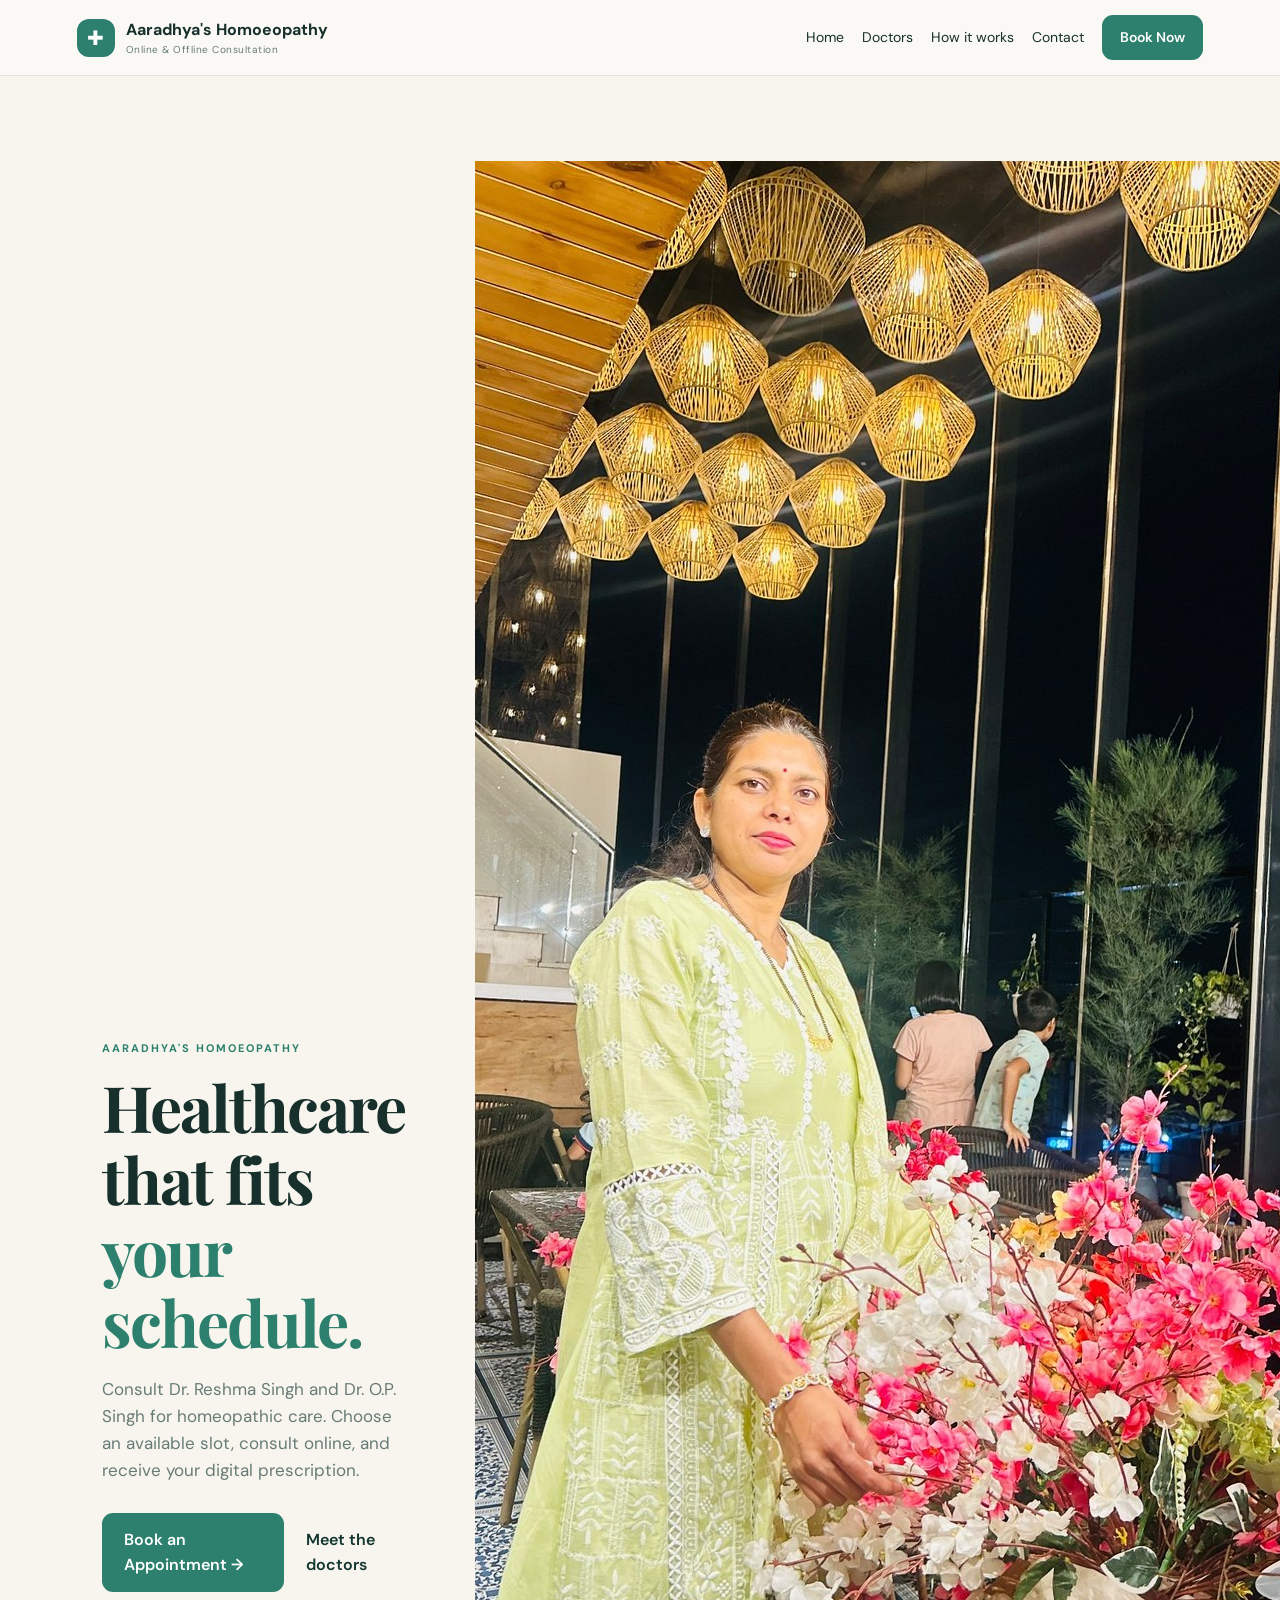
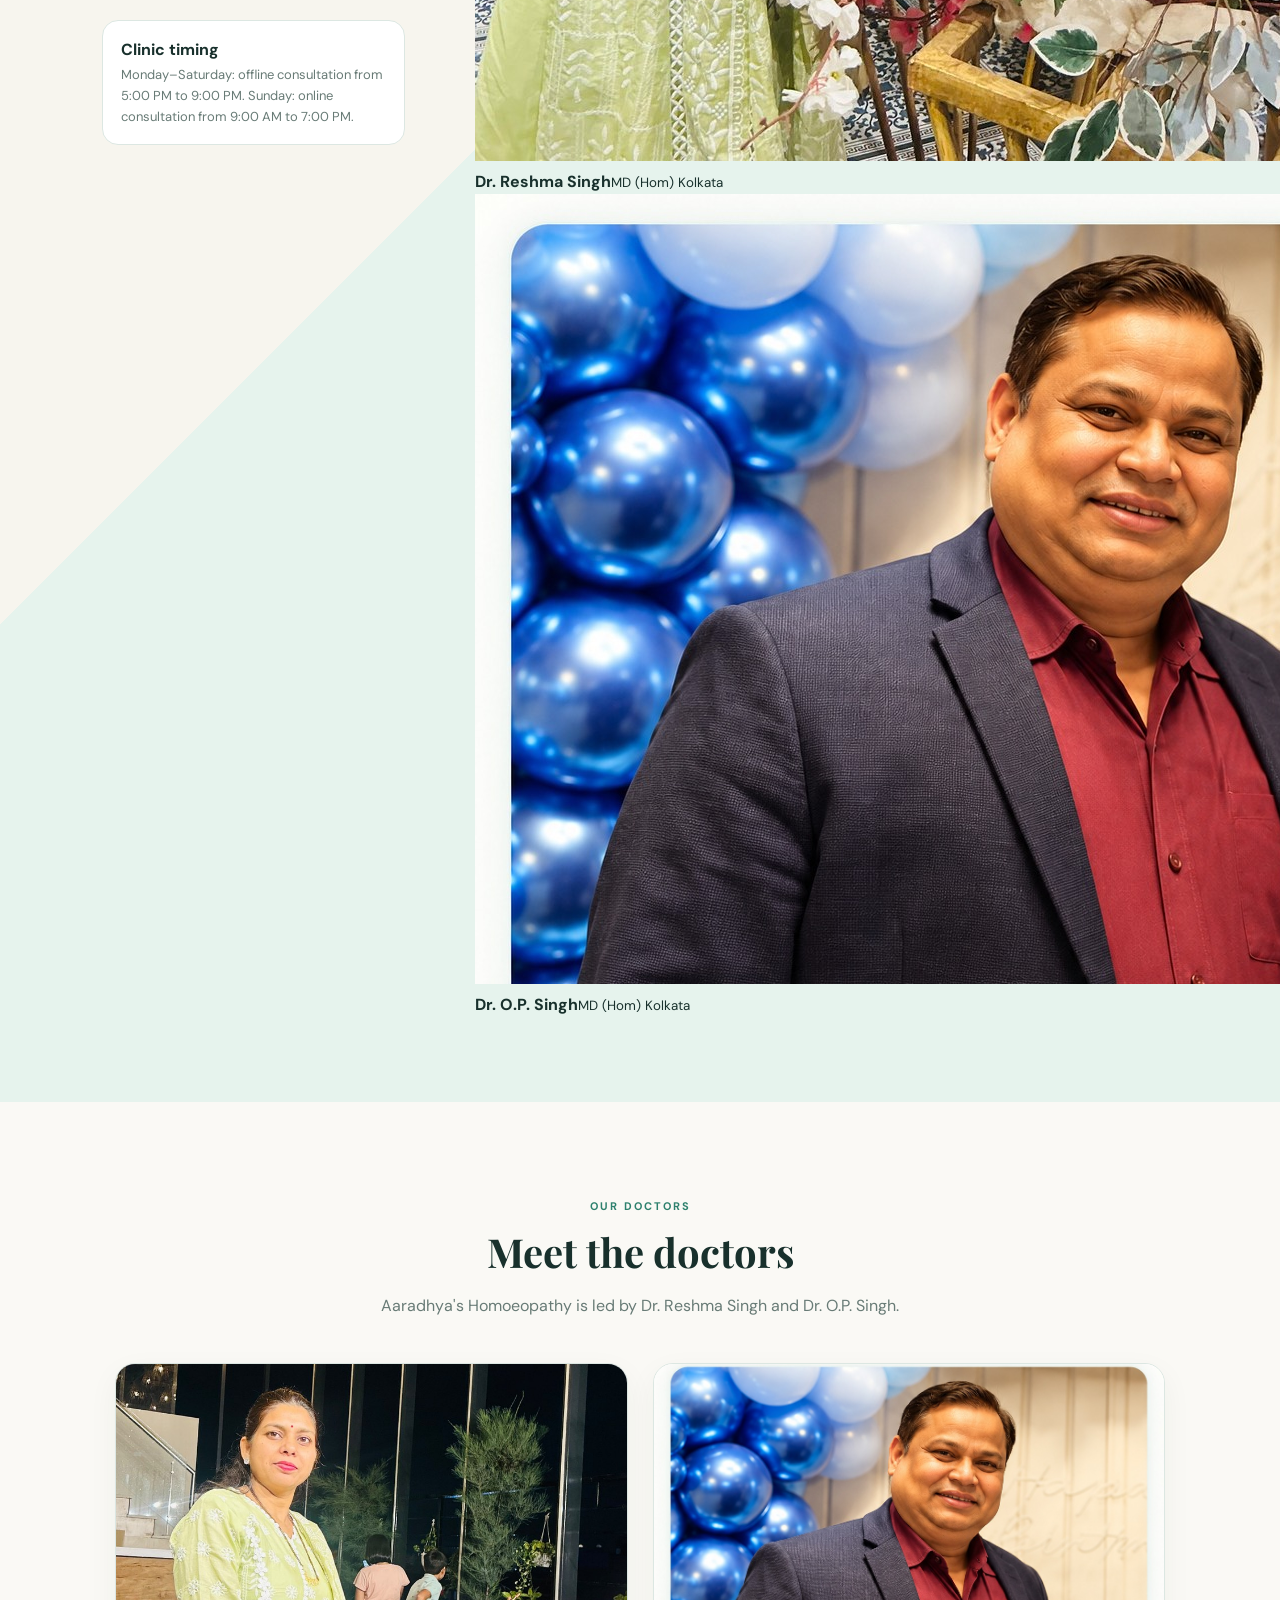
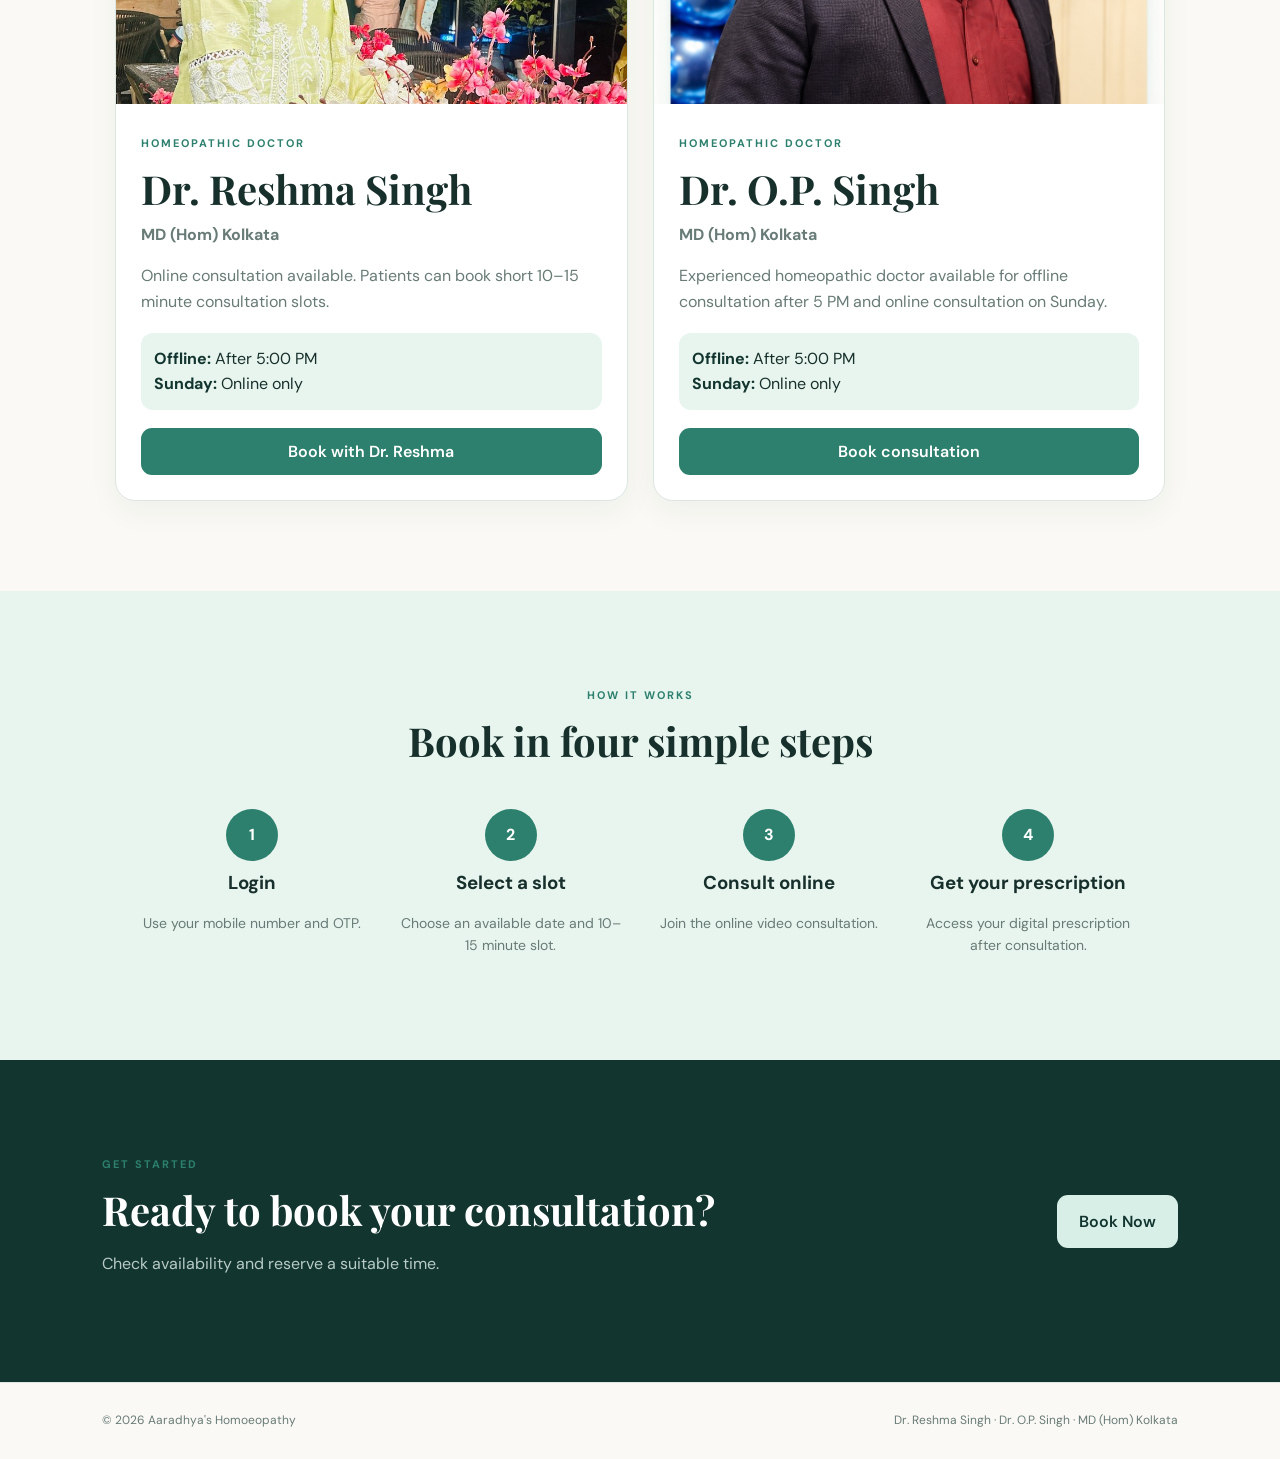
==== index.html @ a9f0364a "Show both doctor photos together on homepage" ====
<!doctype html><html lang="en"><head><meta charset="utf-8"><meta name="viewport" content="width=device-width,initial-scale=1"><title>Aaradhya's Homoeopathy | Dr. Reshma Singh & Dr. O.P. Singh</title><link rel="stylesheet" href="css/style.css"></head><body><header class="topbar"><a class="brand" href="#home"><span class="brand-mark">✚</span><div><strong>Aaradhya's Homoeopathy</strong><small>Online & Offline Consultation</small></div></a><nav><a href="#home">Home</a><a href="#doctors">Doctors</a><a href="#how">How it works</a><a href="#contact">Contact</a><a class="btn btn-primary" href="pages/booking.html">Book Now</a></nav></header><main><section id="home" class="hero"><div class="hero-copy"><span class="eyebrow">AARADHYA'S HOMOEOPATHY</span><h1>Healthcare that fits<br><span>your schedule.</span></h1><p>Consult Dr. Reshma Singh and Dr. O.P. Singh for homeopathic care. Choose an available slot, consult online, and receive your digital prescription.</p><div class="hero-actions"><a class="btn btn-primary btn-lg" href="pages/booking.html">Book an Appointment →</a><a class="text-link" href="#doctors">Meet the doctors</a></div><div class="schedule-banner"><b>Clinic timing</b><span>Monday–Saturday: offline consultation from 5:00 PM to 9:00 PM. Sunday: online consultation from 9:00 AM to 7:00 PM.</span></div></div><div class="doctor-duo"><div class="duo-card"><img src="images/Dr-Reshma-Singh.jpeg" alt="Dr. Reshma Singh" class="duo-photo"><div class="duo-info"><b>Dr. Reshma Singh</b><small>MD (Hom) Kolkata</small></div></div><div class="duo-card"><img src="images/Dr-O-P-Singh.jpg?v=2" alt="Dr. O.P. Singh" class="duo-photo"><div class="duo-info"><b>Dr. O.P. Singh</b><small>MD (Hom) Kolkata</small></div></div></div></div></section><section id="doctors" class="section"><div class="section-head"><span class="eyebrow">OUR DOCTORS</span><h2>Meet the doctors</h2><p>Aaradhya's Homoeopathy is led by Dr. Reshma Singh and Dr. O.P. Singh.</p></div><div class="doctor-grid"><article class="doctor-profile panel"><img src="images/Dr-Reshma-Singh.jpeg" alt="Dr. Reshma Singh" class="profile-photo"><div class="profile-body"><span class="eyebrow">HOMEOPATHIC DOCTOR</span><h2>Dr. Reshma Singh</h2><p class="credential">MD (Hom) Kolkata</p><p>Online consultation available. Patients can book short 10–15 minute consultation slots.</p><div class="profile-timing"><b>Offline:</b> <span>After 5:00 PM</span><br><b>Sunday:</b> <span>Online only</span></div><a class="btn btn-primary full" href="pages/booking.html">Book with Dr. Reshma</a></div></article><article class="doctor-profile panel"><img src="images/Dr-O-P-Singh.jpg?v=2" alt="Dr. O.P. Singh" class="profile-photo"><div class="profile-body"><span class="eyebrow">HOMEOPATHIC DOCTOR</span><h2>Dr. O.P. Singh</h2><p class="credential">MD (Hom) Kolkata</p><p>Experienced homeopathic doctor available for offline consultation after 5 PM and online consultation on Sunday.</p><div class="profile-timing"><b>Offline:</b> <span>After 5:00 PM</span><br><b>Sunday:</b> <span>Online only</span></div><a class="btn btn-primary full" href="pages/booking.html">Book consultation</a></div></article></div></section><section id="how" class="section soft"><div class="section-head"><span class="eyebrow">HOW IT WORKS</span><h2>Book in four simple steps</h2></div><div class="steps"><div><i>1</i><h3>Login</h3><p>Use your mobile number and OTP.</p></div><div><i>2</i><h3>Select a slot</h3><p>Choose an available date and 10–15 minute slot.</p></div><div><i>3</i><h3>Consult online</h3><p>Join the online video consultation.</p></div><div><i>4</i><h3>Get your prescription</h3><p>Access your digital prescription after consultation.</p></div></div></section><section id="contact" class="section contact"><div><span class="eyebrow">GET STARTED</span><h2>Ready to book your consultation?</h2><p>Check availability and reserve a suitable time.</p></div><a class="btn btn-lg" href="pages/booking.html">Book Now</a></section></main><footer><div>© 2026 Aaradhya's Homoeopathy</div><div>Dr. Reshma Singh · Dr. O.P. Singh · MD (Hom) Kolkata</div></footer><script src="js/app.js"></script></body></html>
---- css/style.css ----
@import url('https://fonts.googleapis.com/css2?family=DM+Sans:wght@400;500;600;700&family=Playfair+Display:wght@600;700&display=swap');
:root{--navy:#12352f;--green:#2d806d;--mint:#e8f5ef;--cream:#faf9f5;--text:#18302c;--muted:#687b76;--line:#dce7e2;--shadow:0 18px 50px rgba(18,53,47,.10)}*{box-sizing:border-box}html{scroll-behavior:smooth}body{margin:0;font-family:'DM Sans',sans-serif;color:var(--text);background:var(--cream);line-height:1.6}a{text-decoration:none;color:inherit}.topbar{min-height:76px;padding:0 6%;display:flex;align-items:center;justify-content:space-between;background:#faf9f5ee;border-bottom:1px solid var(--line);position:sticky;top:0;z-index:20}.brand{display:flex;gap:11px;align-items:center}.brand-mark{width:38px;height:38px;border-radius:12px;background:var(--green);color:#fff;display:grid;place-items:center;font-size:20px}.brand small{display:block;color:var(--muted);font-size:10px;letter-spacing:.5px}.topbar nav{display:flex;align-items:center;gap:18px;font-size:14px}.btn{display:inline-flex;justify-content:center;align-items:center;border-radius:11px;padding:11px 18px;font-weight:600;border:0;cursor:pointer;font-family:inherit}.btn-primary{background:var(--green);color:#fff}.btn-dark{background:var(--navy);color:#fff}.btn-outline{border:1px solid var(--line);background:#fff}.btn-lg{padding:14px 22px}.full{width:100%}.hero{min-height:650px;padding:85px 8%;display:grid;grid-template-columns:1.25fr .75fr;gap:70px;align-items:center;background:linear-gradient(135deg,#f7f5ee 55%,#e6f3ed 55%)}.eyebrow{font-size:11px;letter-spacing:2px;font-weight:700;color:var(--green)}h1,h2{font-family:'Playfair Display',serif;line-height:1.12;margin:12px 0 18px}h1{font-size:64px;letter-spacing:-2px}h1 span{color:var(--green)}h2{font-size:40px}h3{margin:7px 0 6px}.hero-copy>p{font-size:17px;max-width:650px;color:var(--muted)}.hero-actions{display:flex;gap:22px;align-items:center;margin:28px 0}.text-link{font-weight:600;color:var(--navy)}.trust-row{display:flex;gap:20px;color:var(--muted);font-size:13px}.doctor-card{background:#fff;padding:32px;border-radius:28px;box-shadow:var(--shadow);max-width:380px;margin:auto;width:100%;text-align:center}.doctor-photo{height:210px;border-radius:22px;background:linear-gradient(135deg,#b9d8ca,#6ea994);display:grid;place-items:center;color:#fff;font:700 72px 'Playfair Display';margin-bottom:20px}.status-dot{color:#27805f;font-size:13px;font-weight:600}.doctor-card h2{font-size:30px;margin:8px 0}.doctor-card p{color:var(--muted);margin:0 0 12px}.rating{font-size:14px;color:#d49c31;margin-bottom:22px}.rating span{color:var(--muted);margin-left:5px}.section{padding:90px 8%}.section-head{text-align:center;max-width:700px;margin:0 auto 45px}.section-head p{color:var(--muted)}.cards{display:grid;gap:18px}.four{grid-template-columns:repeat(4,1fr)}.info-card{background:#fff;border:1px solid var(--line);border-radius:20px;padding:25px}.info-card>b{color:var(--green);font-size:12px}.info-card p,.steps p{color:var(--muted);font-size:14px}.soft{background:var(--mint)}.steps{display:grid;grid-template-columns:repeat(4,1fr);gap:35px;text-align:center;max-width:1000px;margin:auto}.steps i{width:52px;height:52px;border-radius:50%;background:var(--green);color:#fff;display:grid;place-items:center;font-style:normal;font-weight:700;margin:auto}.contact{background:var(--navy);color:#fff;display:flex;align-items:center;justify-content:space-between}.contact p{color:#b9cbc6}.contact .btn{background:#d7efe6;color:var(--navy)}footer{padding:28px 8%;display:flex;justify-content:space-between;color:var(--muted);font-size:12px;border-top:1px solid var(--line)}.page{max-width:1180px;margin:auto;padding:45px 6%}.page-title{margin-bottom:30px}.page-title h1{font-size:44px}.panel{background:#fff;border:1px solid var(--line);border-radius:20px;padding:25px;box-shadow:0 10px 30px rgba(18,53,47,.05)}.grid-2{display:grid;grid-template-columns:1fr 1fr;gap:22px}.form-group{margin-bottom:18px}.form-group label{display:block;font-size:13px;font-weight:600;margin-bottom:7px}.form-group input,.form-group select,.form-group textarea{width:100%;padding:13px;border:1px solid var(--line);border-radius:10px;font:inherit;background:#fff}.slot-grid{display:grid;grid-template-columns:repeat(4,1fr);gap:10px;margin:15px 0}.slot{padding:12px;border:1px solid var(--line);border-radius:10px;background:#fff;cursor:pointer;text-align:center}.slot:hover,.slot.selected{background:var(--mint);border-color:var(--green);color:var(--green);font-weight:700}.slot.booked{background:#f3f3f3;color:#aaa;cursor:not-allowed;text-decoration:line-through}.date-row{display:flex;gap:10px;overflow:auto;margin-bottom:20px}.date-btn{min-width:90px;padding:12px;border:1px solid var(--line);background:#fff;border-radius:12px;cursor:pointer;text-align:center}.date-btn.active{background:var(--navy);color:#fff}.date-btn small,.date-btn b{display:block}.badge{display:inline-block;padding:5px 9px;border-radius:20px;font-size:11px;font-weight:700}.badge.green{background:#e1f3e9;color:#267153}.badge.yellow{background:#fff3d8;color:#9a711f}.badge.gray{background:#eee;color:#666}.dashboard-grid{display:grid;grid-template-columns:repeat(4,1fr);gap:15px;margin-bottom:25px}.stat{background:#fff;border:1px solid var(--line);border-radius:18px;padding:20px}.stat small{color:var(--muted)}.stat strong{display:block;font-size:28px;margin-top:6px}.table{width:100%;border-collapse:collapse}.table th,.table td{text-align:left;padding:14px;border-bottom:1px solid var(--line);font-size:13px}.table th{color:var(--muted);font-size:11px;text-transform:uppercase;letter-spacing:.6px}.login-wrap{min-height:calc(100vh - 76px);display:grid;place-items:center;padding:30px}.login-card{width:min(440px,100%);background:#fff;border:1px solid var(--line);padding:35px;border-radius:24px;box-shadow:var(--shadow)}.login-card h1{font-size:38px}.center{text-align:center}.notice{padding:14px;border-radius:12px;background:var(--mint);font-size:13px;margin:15px 0}.rx{border-left:4px solid var(--green);background:#f8fbf9;padding:18px;border-radius:12px;margin:12px 0}.medicine-row{display:flex;justify-content:space-between;gap:15px;padding:12px 0;border-bottom:1px solid var(--line)}.meet{background:#172522;color:#fff;border-radius:20px;padding:45px;text-align:center}.lang-toggle{display:flex;gap:6px;align-items:center}.lang-btn{padding:7px 10px;border:1px solid var(--line);background:#fff;border-radius:9px;cursor:pointer;font:600 12px 'DM Sans',sans-serif}.lang-btn.active{background:var(--navy);color:#fff}@media(max-width:850px){.topbar{padding:15px 5%;gap:12px}.topbar nav>a:not(.btn){display:none}.hero{grid-template-columns:1fr;padding:55px 6%;background:#f7f5ee}.hero h1{font-size:48px}.four,.steps,.dashboard-grid{grid-template-columns:1fr 1fr}.grid-2{grid-template-columns:1fr}.contact{display:block}.contact .btn{margin-top:15px}footer{display:block}.slot-grid{grid-template-columns:repeat(2,1fr)}}@media(max-width:500px){.four,.steps,.dashboard-grid{grid-template-columns:1fr}.hero-actions,.trust-row{flex-direction:column;align-items:flex-start}.section{padding:65px 6%}.topbar nav{gap:8px}}.schedule-banner{margin-top:25px;background:#fff;border:1px solid var(--line);border-radius:16px;padding:16px 18px;display:grid;gap:3px;max-width:650px}.schedule-banner span{color:var(--muted);font-size:13px}.doctor-hero{width:100%;max-width:440px;margin:auto}.hero-photo{width:100%;height:470px;object-fit:cover;border-radius:28px;box-shadow:var(--shadow);display:block}.doctor-card-mini{margin:-45px 18px 0;background:#fff;border-radius:16px;padding:15px 18px;position:relative;z-index:2;display:flex;justify-content:space-between;align-items:center;box-shadow:var(--shadow)}.doctor-card-mini small{display:block;color:var(--muted);font-size:11px;margin-top:2px}.doctor-card-mini .status-dot{font-size:12px}.doctor-grid{display:grid;grid-template-columns:1fr 1fr;gap:25px;max-width:1050px;margin:auto}.doctor-profile{padding:0;overflow:hidden}.profile-photo{width:100%;height:340px;display:block;object-fit:cover}.profile-body{padding:25px}.credential{color:var(--green);font-weight:700;margin-top:-8px}.profile-body p{color:var(--muted)}.profile-timing{background:var(--mint);padding:13px;border-radius:12px;margin:18px 0}.profile-timing b{color:var(--navy)}@media(max-width:850px){.doctor-grid{grid-template-columns:1fr}.hero-photo{height:400px}}.doctor-hero{position:relative}.hero-slide{position:absolute;inset:0;opacity:0;visibility:hidden;transition:opacity .8s ease,visibility .8s ease}.hero-slide.active{position:relative;opacity:1;visibility:visible}.hero-slide .hero-photo{transition:transform .8s ease,filter .8s ease;filter:contrast(1.04) saturate(1.03)}.hero-slide.active .hero-photo{transform:scale(1.01)}.op-photo{object-position:center 34%}.carousel-dots{position:absolute;left:50%;bottom:68px;transform:translateX(-50%);display:flex;gap:7px;z-index:5}.carousel-dot{width:9px;height:9px;border:0;border-radius:50%;padding:0;background:#fff;opacity:.55;box-shadow:0 1px 4px rgba(0,0,0,.25);cursor:pointer}.carousel-dot.active{opacity:1;transform:scale(1.15)}@media(max-width:850px){.carousel-dots{bottom:62px}}
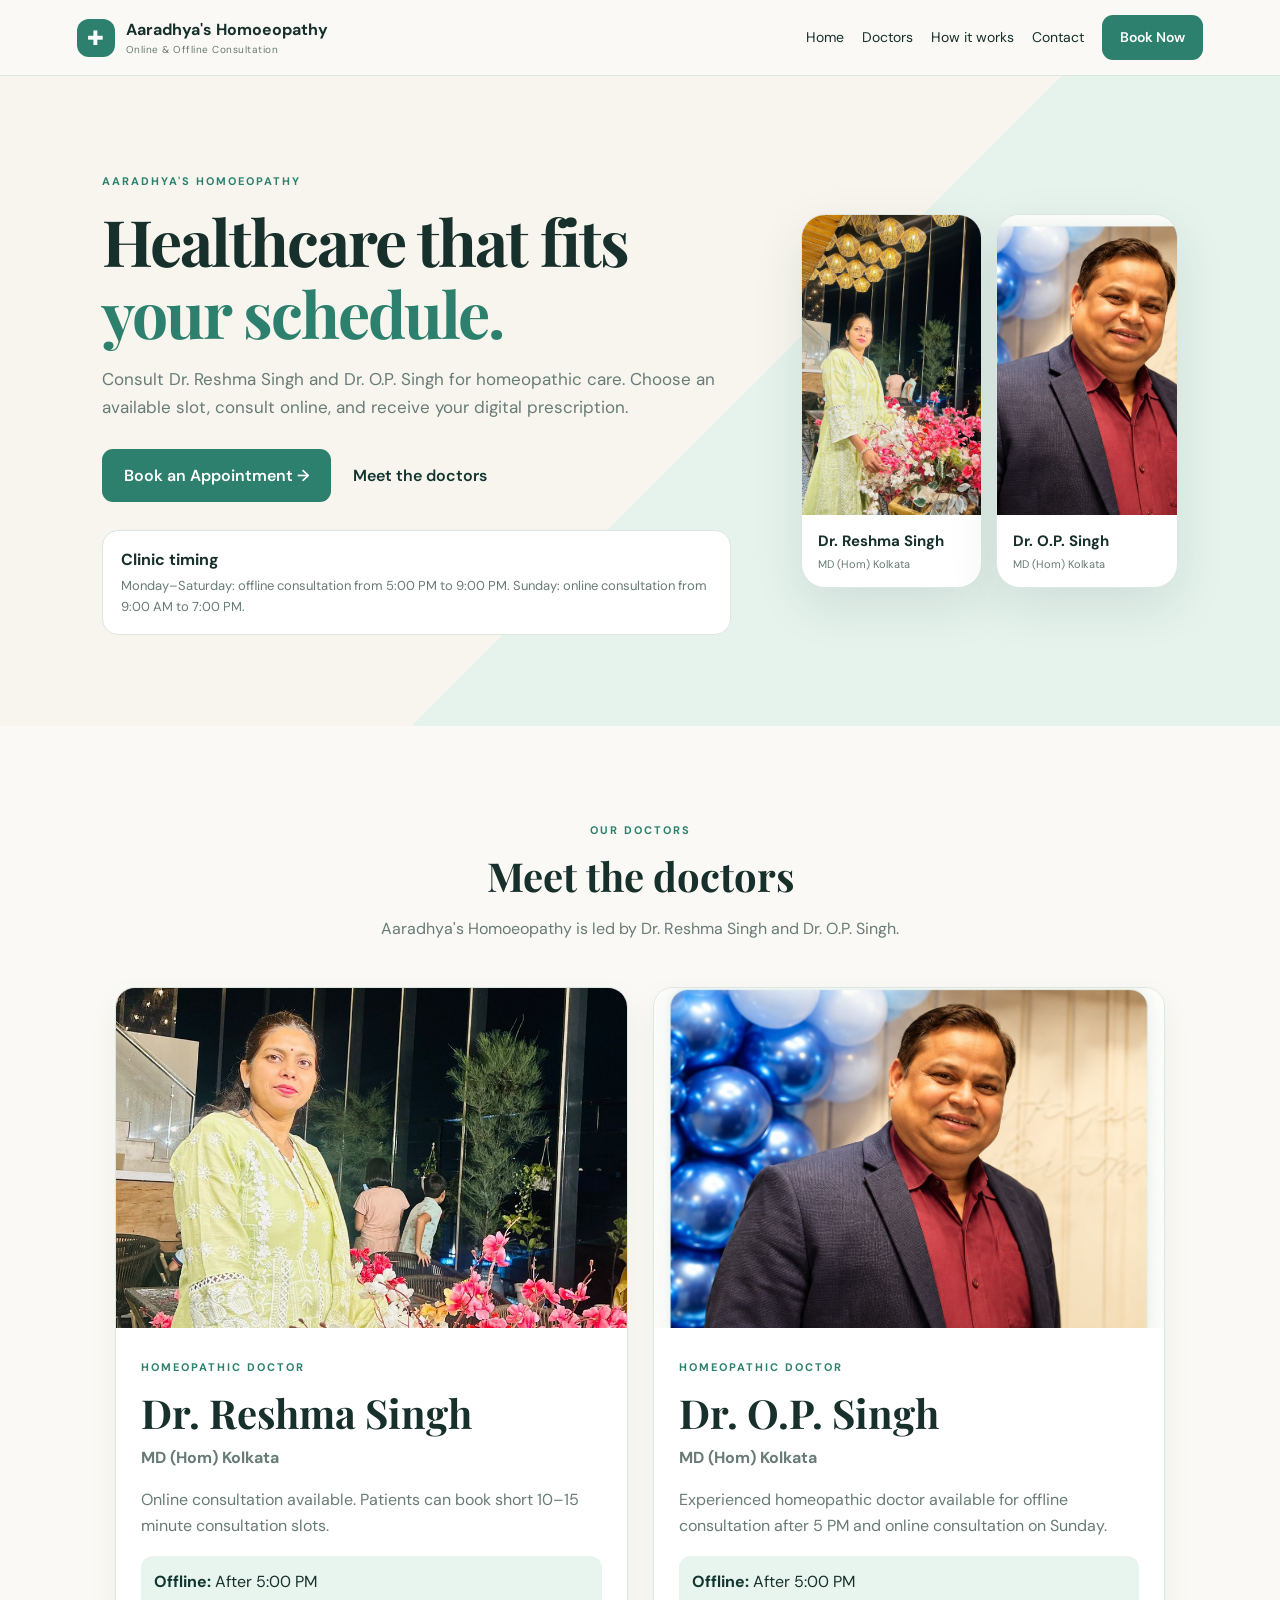
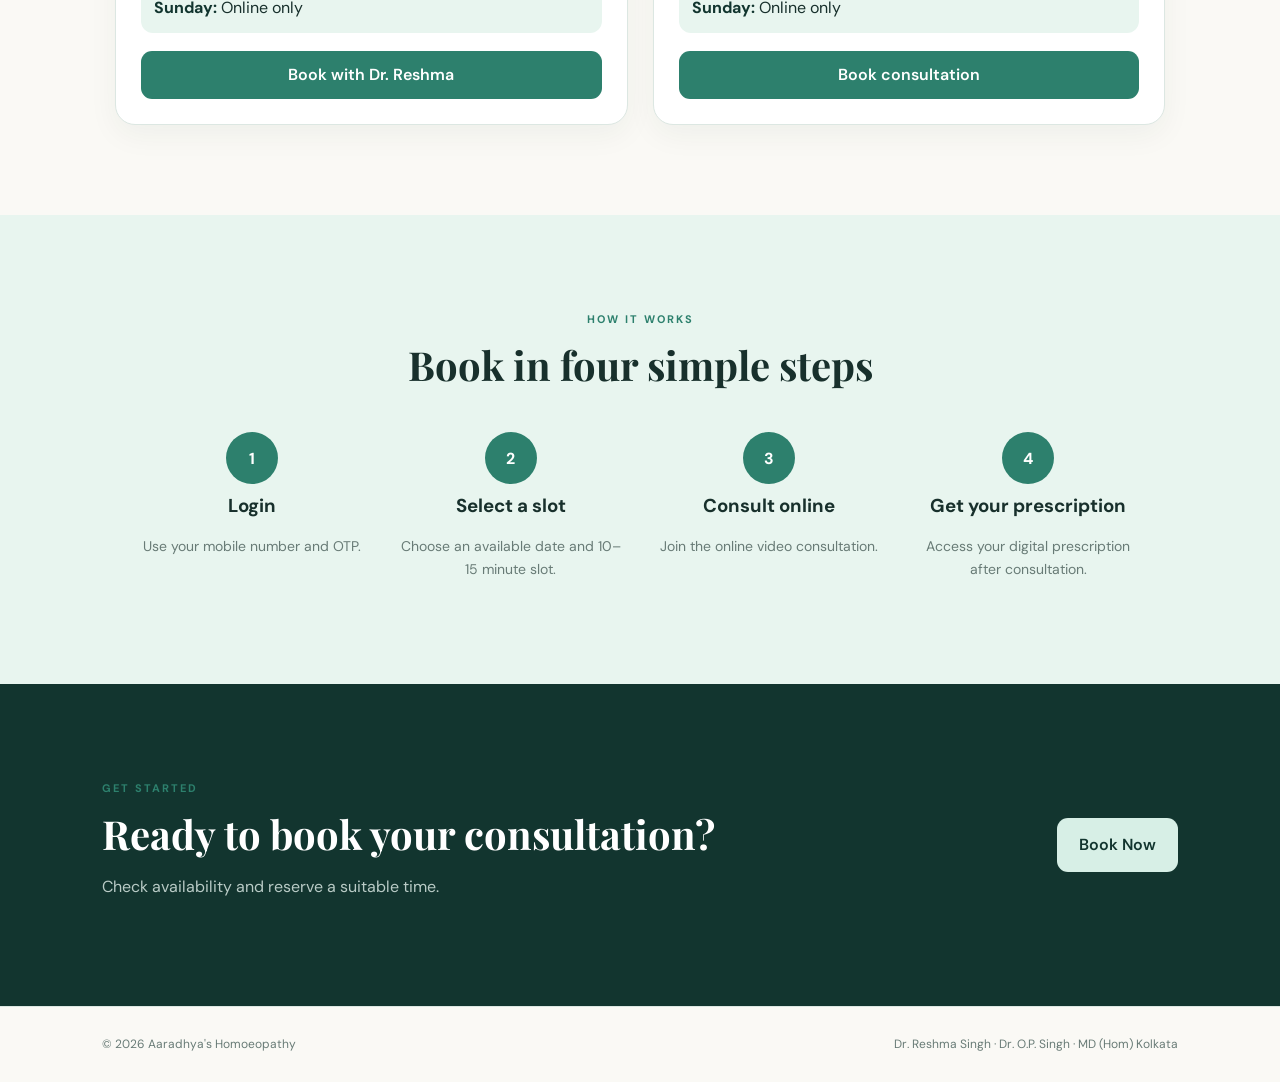
==== commit 9f729302: "Fix homepage doctor photo layout markup" ====
--- a/index.html
+++ b/index.html
@@ -1 +1 @@
-<!doctype html><html lang="en"><head><meta charset="utf-8"><meta name="viewport" content="width=device-width,initial-scale=1"><title>Aaradhya's Homoeopathy | Dr. Reshma Singh & Dr. O.P. Singh</title><link rel="stylesheet" href="css/style.css"></head><body><header class="topbar"><a class="brand" href="#home"><span class="brand-mark">✚</span><div><strong>Aaradhya's Homoeopathy</strong><small>Online & Offline Consultation</small></div></a><nav><a href="#home">Home</a><a href="#doctors">Doctors</a><a href="#how">How it works</a><a href="#contact">Contact</a><a class="btn btn-primary" href="pages/booking.html">Book Now</a></nav></header><main><section id="home" class="hero"><div class="hero-copy"><span class="eyebrow">AARADHYA'S HOMOEOPATHY</span><h1>Healthcare that fits<br><span>your schedule.</span></h1><p>Consult Dr. Reshma Singh and Dr. O.P. Singh for homeopathic care. Choose an available slot, consult online, and receive your digital prescription.</p><div class="hero-actions"><a class="btn btn-primary btn-lg" href="pages/booking.html">Book an Appointment →</a><a class="text-link" href="#doctors">Meet the doctors</a></div><div class="schedule-banner"><b>Clinic timing</b><span>Monday–Saturday: offline consultation from 5:00 PM to 9:00 PM. Sunday: online consultation from 9:00 AM to 7:00 PM.</span></div></div><div class="doctor-duo"><div class="duo-card"><img src="images/Dr-Reshma-Singh.jpeg" alt="Dr. Reshma Singh" class="duo-photo"><div class="duo-info"><b>Dr. Reshma Singh</b><small>MD (Hom) Kolkata</small></div></div><div class="duo-card"><img src="images/Dr-O-P-Singh.jpg?v=2" alt="Dr. O.P. Singh" class="duo-photo"><div class="duo-info"><b>Dr. O.P. Singh</b><small>MD (Hom) Kolkata</small></div></div></div></div></section><section id="doctors" class="section"><div class="section-head"><span class="eyebrow">OUR DOCTORS</span><h2>Meet the doctors</h2><p>Aaradhya's Homoeopathy is led by Dr. Reshma Singh and Dr. O.P. Singh.</p></div><div class="doctor-grid"><article class="doctor-profile panel"><img src="images/Dr-Reshma-Singh.jpeg" alt="Dr. Reshma Singh" class="profile-photo"><div class="profile-body"><span class="eyebrow">HOMEOPATHIC DOCTOR</span><h2>Dr. Reshma Singh</h2><p class="credential">MD (Hom) Kolkata</p><p>Online consultation available. Patients can book short 10–15 minute consultation slots.</p><div class="profile-timing"><b>Offline:</b> <span>After 5:00 PM</span><br><b>Sunday:</b> <span>Online only</span></div><a class="btn btn-primary full" href="pages/booking.html">Book with Dr. Reshma</a></div></article><article class="doctor-profile panel"><img src="images/Dr-O-P-Singh.jpg?v=2" alt="Dr. O.P. Singh" class="profile-photo"><div class="profile-body"><span class="eyebrow">HOMEOPATHIC DOCTOR</span><h2>Dr. O.P. Singh</h2><p class="credential">MD (Hom) Kolkata</p><p>Experienced homeopathic doctor available for offline consultation after 5 PM and online consultation on Sunday.</p><div class="profile-timing"><b>Offline:</b> <span>After 5:00 PM</span><br><b>Sunday:</b> <span>Online only</span></div><a class="btn btn-primary full" href="pages/booking.html">Book consultation</a></div></article></div></section><section id="how" class="section soft"><div class="section-head"><span class="eyebrow">HOW IT WORKS</span><h2>Book in four simple steps</h2></div><div class="steps"><div><i>1</i><h3>Login</h3><p>Use your mobile number and OTP.</p></div><div><i>2</i><h3>Select a slot</h3><p>Choose an available date and 10–15 minute slot.</p></div><div><i>3</i><h3>Consult online</h3><p>Join the online video consultation.</p></div><div><i>4</i><h3>Get your prescription</h3><p>Access your digital prescription after consultation.</p></div></div></section><section id="contact" class="section contact"><div><span class="eyebrow">GET STARTED</span><h2>Ready to book your consultation?</h2><p>Check availability and reserve a suitable time.</p></div><a class="btn btn-lg" href="pages/booking.html">Book Now</a></section></main><footer><div>© 2026 Aaradhya's Homoeopathy</div><div>Dr. Reshma Singh · Dr. O.P. Singh · MD (Hom) Kolkata</div></footer><script src="js/app.js"></script></body></html>+<!doctype html><html lang="en"><head><meta charset="utf-8"><meta name="viewport" content="width=device-width,initial-scale=1"><title>Aaradhya's Homoeopathy | Dr. Reshma Singh & Dr. O.P. Singh</title><link rel="stylesheet" href="css/style.css"></head><body><header class="topbar"><a class="brand" href="#home"><span class="brand-mark">✚</span><div><strong>Aaradhya's Homoeopathy</strong><small>Online & Offline Consultation</small></div></a><nav><a href="#home">Home</a><a href="#doctors">Doctors</a><a href="#how">How it works</a><a href="#contact">Contact</a><a class="btn btn-primary" href="pages/booking.html">Book Now</a></nav></header><main><section id="home" class="hero"><div class="hero-copy"><span class="eyebrow">AARADHYA'S HOMOEOPATHY</span><h1>Healthcare that fits<br><span>your schedule.</span></h1><p>Consult Dr. Reshma Singh and Dr. O.P. Singh for homeopathic care. Choose an available slot, consult online, and receive your digital prescription.</p><div class="hero-actions"><a class="btn btn-primary btn-lg" href="pages/booking.html">Book an Appointment →</a><a class="text-link" href="#doctors">Meet the doctors</a></div><div class="schedule-banner"><b>Clinic timing</b><span>Monday–Saturday: offline consultation from 5:00 PM to 9:00 PM. Sunday: online consultation from 9:00 AM to 7:00 PM.</span></div></div><div class="doctor-duo"><div class="duo-card"><img src="images/Dr-Reshma-Singh.jpeg" alt="Dr. Reshma Singh" class="duo-photo"><div class="duo-info"><b>Dr. Reshma Singh</b><small>MD (Hom) Kolkata</small></div></div><div class="duo-card"><img src="images/Dr-O-P-Singh.jpg?v=2" alt="Dr. O.P. Singh" class="duo-photo"><div class="duo-info"><b>Dr. O.P. Singh</b><small>MD (Hom) Kolkata</small></div></div></div></section><section id="doctors" class="section"><div class="section-head"><span class="eyebrow">OUR DOCTORS</span><h2>Meet the doctors</h2><p>Aaradhya's Homoeopathy is led by Dr. Reshma Singh and Dr. O.P. Singh.</p></div><div class="doctor-grid"><article class="doctor-profile panel"><img src="images/Dr-Reshma-Singh.jpeg" alt="Dr. Reshma Singh" class="profile-photo"><div class="profile-body"><span class="eyebrow">HOMEOPATHIC DOCTOR</span><h2>Dr. Reshma Singh</h2><p class="credential">MD (Hom) Kolkata</p><p>Online consultation available. Patients can book short 10–15 minute consultation slots.</p><div class="profile-timing"><b>Offline:</b> <span>After 5:00 PM</span><br><b>Sunday:</b> <span>Online only</span></div><a class="btn btn-primary full" href="pages/booking.html">Book with Dr. Reshma</a></div></article><article class="doctor-profile panel"><img src="images/Dr-O-P-Singh.jpg?v=2" alt="Dr. O.P. Singh" class="profile-photo"><div class="profile-body"><span class="eyebrow">HOMEOPATHIC DOCTOR</span><h2>Dr. O.P. Singh</h2><p class="credential">MD (Hom) Kolkata</p><p>Experienced homeopathic doctor available for offline consultation after 5 PM and online consultation on Sunday.</p><div class="profile-timing"><b>Offline:</b> <span>After 5:00 PM</span><br><b>Sunday:</b> <span>Online only</span></div><a class="btn btn-primary full" href="pages/booking.html">Book consultation</a></div></article></div></section><section id="how" class="section soft"><div class="section-head"><span class="eyebrow">HOW IT WORKS</span><h2>Book in four simple steps</h2></div><div class="steps"><div><i>1</i><h3>Login</h3><p>Use your mobile number and OTP.</p></div><div><i>2</i><h3>Select a slot</h3><p>Choose an available date and 10–15 minute slot.</p></div><div><i>3</i><h3>Consult online</h3><p>Join the online video consultation.</p></div><div><i>4</i><h3>Get your prescription</h3><p>Access your digital prescription after consultation.</p></div></div></section><section id="contact" class="section contact"><div><span class="eyebrow">GET STARTED</span><h2>Ready to book your consultation?</h2><p>Check availability and reserve a suitable time.</p></div><a class="btn btn-lg" href="pages/booking.html">Book Now</a></section></main><footer><div>© 2026 Aaradhya's Homoeopathy</div><div>Dr. Reshma Singh · Dr. O.P. Singh · MD (Hom) Kolkata</div></footer><script src="js/app.js"></script></body></html>
--- a/css/style.css
+++ b/css/style.css
@@ -1,2 +1,2 @@
 @import url('https://fonts.googleapis.com/css2?family=DM+Sans:wght@400;500;600;700&family=Playfair+Display:wght@600;700&display=swap');
-:root{--navy:#12352f;--green:#2d806d;--mint:#e8f5ef;--cream:#faf9f5;--text:#18302c;--muted:#687b76;--line:#dce7e2;--shadow:0 18px 50px rgba(18,53,47,.10)}*{box-sizing:border-box}html{scroll-behavior:smooth}body{margin:0;font-family:'DM Sans',sans-serif;color:var(--text);background:var(--cream);line-height:1.6}a{text-decoration:none;color:inherit}.topbar{min-height:76px;padding:0 6%;display:flex;align-items:center;justify-content:space-between;background:#faf9f5ee;border-bottom:1px solid var(--line);position:sticky;top:0;z-index:20}.brand{display:flex;gap:11px;align-items:center}.brand-mark{width:38px;height:38px;border-radius:12px;background:var(--green);color:#fff;display:grid;place-items:center;font-size:20px}.brand small{display:block;color:var(--muted);font-size:10px;letter-spacing:.5px}.topbar nav{display:flex;align-items:center;gap:18px;font-size:14px}.btn{display:inline-flex;justify-content:center;align-items:center;border-radius:11px;padding:11px 18px;font-weight:600;border:0;cursor:pointer;font-family:inherit}.btn-primary{background:var(--green);color:#fff}.btn-dark{background:var(--navy);color:#fff}.btn-outline{border:1px solid var(--line);background:#fff}.btn-lg{padding:14px 22px}.full{width:100%}.hero{min-height:650px;padding:85px 8%;display:grid;grid-template-columns:1.25fr .75fr;gap:70px;align-items:center;background:linear-gradient(135deg,#f7f5ee 55%,#e6f3ed 55%)}.eyebrow{font-size:11px;letter-spacing:2px;font-weight:700;color:var(--green)}h1,h2{font-family:'Playfair Display',serif;line-height:1.12;margin:12px 0 18px}h1{font-size:64px;letter-spacing:-2px}h1 span{color:var(--green)}h2{font-size:40px}h3{margin:7px 0 6px}.hero-copy>p{font-size:17px;max-width:650px;color:var(--muted)}.hero-actions{display:flex;gap:22px;align-items:center;margin:28px 0}.text-link{font-weight:600;color:var(--navy)}.trust-row{display:flex;gap:20px;color:var(--muted);font-size:13px}.doctor-card{background:#fff;padding:32px;border-radius:28px;box-shadow:var(--shadow);max-width:380px;margin:auto;width:100%;text-align:center}.doctor-photo{height:210px;border-radius:22px;background:linear-gradient(135deg,#b9d8ca,#6ea994);display:grid;place-items:center;color:#fff;font:700 72px 'Playfair Display';margin-bottom:20px}.status-dot{color:#27805f;font-size:13px;font-weight:600}.doctor-card h2{font-size:30px;margin:8px 0}.doctor-card p{color:var(--muted);margin:0 0 12px}.rating{font-size:14px;color:#d49c31;margin-bottom:22px}.rating span{color:var(--muted);margin-left:5px}.section{padding:90px 8%}.section-head{text-align:center;max-width:700px;margin:0 auto 45px}.section-head p{color:var(--muted)}.cards{display:grid;gap:18px}.four{grid-template-columns:repeat(4,1fr)}.info-card{background:#fff;border:1px solid var(--line);border-radius:20px;padding:25px}.info-card>b{color:var(--green);font-size:12px}.info-card p,.steps p{color:var(--muted);font-size:14px}.soft{background:var(--mint)}.steps{display:grid;grid-template-columns:repeat(4,1fr);gap:35px;text-align:center;max-width:1000px;margin:auto}.steps i{width:52px;height:52px;border-radius:50%;background:var(--green);color:#fff;display:grid;place-items:center;font-style:normal;font-weight:700;margin:auto}.contact{background:var(--navy);color:#fff;display:flex;align-items:center;justify-content:space-between}.contact p{color:#b9cbc6}.contact .btn{background:#d7efe6;color:var(--navy)}footer{padding:28px 8%;display:flex;justify-content:space-between;color:var(--muted);font-size:12px;border-top:1px solid var(--line)}.page{max-width:1180px;margin:auto;padding:45px 6%}.page-title{margin-bottom:30px}.page-title h1{font-size:44px}.panel{background:#fff;border:1px solid var(--line);border-radius:20px;padding:25px;box-shadow:0 10px 30px rgba(18,53,47,.05)}.grid-2{display:grid;grid-template-columns:1fr 1fr;gap:22px}.form-group{margin-bottom:18px}.form-group label{display:block;font-size:13px;font-weight:600;margin-bottom:7px}.form-group input,.form-group select,.form-group textarea{width:100%;padding:13px;border:1px solid var(--line);border-radius:10px;font:inherit;background:#fff}.slot-grid{display:grid;grid-template-columns:repeat(4,1fr);gap:10px;margin:15px 0}.slot{padding:12px;border:1px solid var(--line);border-radius:10px;background:#fff;cursor:pointer;text-align:center}.slot:hover,.slot.selected{background:var(--mint);border-color:var(--green);color:var(--green);font-weight:700}.slot.booked{background:#f3f3f3;color:#aaa;cursor:not-allowed;text-decoration:line-through}.date-row{display:flex;gap:10px;overflow:auto;margin-bottom:20px}.date-btn{min-width:90px;padding:12px;border:1px solid var(--line);background:#fff;border-radius:12px;cursor:pointer;text-align:center}.date-btn.active{background:var(--navy);color:#fff}.date-btn small,.date-btn b{display:block}.badge{display:inline-block;padding:5px 9px;border-radius:20px;font-size:11px;font-weight:700}.badge.green{background:#e1f3e9;color:#267153}.badge.yellow{background:#fff3d8;color:#9a711f}.badge.gray{background:#eee;color:#666}.dashboard-grid{display:grid;grid-template-columns:repeat(4,1fr);gap:15px;margin-bottom:25px}.stat{background:#fff;border:1px solid var(--line);border-radius:18px;padding:20px}.stat small{color:var(--muted)}.stat strong{display:block;font-size:28px;margin-top:6px}.table{width:100%;border-collapse:collapse}.table th,.table td{text-align:left;padding:14px;border-bottom:1px solid var(--line);font-size:13px}.table th{color:var(--muted);font-size:11px;text-transform:uppercase;letter-spacing:.6px}.login-wrap{min-height:calc(100vh - 76px);display:grid;place-items:center;padding:30px}.login-card{width:min(440px,100%);background:#fff;border:1px solid var(--line);padding:35px;border-radius:24px;box-shadow:var(--shadow)}.login-card h1{font-size:38px}.center{text-align:center}.notice{padding:14px;border-radius:12px;background:var(--mint);font-size:13px;margin:15px 0}.rx{border-left:4px solid var(--green);background:#f8fbf9;padding:18px;border-radius:12px;margin:12px 0}.medicine-row{display:flex;justify-content:space-between;gap:15px;padding:12px 0;border-bottom:1px solid var(--line)}.meet{background:#172522;color:#fff;border-radius:20px;padding:45px;text-align:center}.lang-toggle{display:flex;gap:6px;align-items:center}.lang-btn{padding:7px 10px;border:1px solid var(--line);background:#fff;border-radius:9px;cursor:pointer;font:600 12px 'DM Sans',sans-serif}.lang-btn.active{background:var(--navy);color:#fff}@media(max-width:850px){.topbar{padding:15px 5%;gap:12px}.topbar nav>a:not(.btn){display:none}.hero{grid-template-columns:1fr;padding:55px 6%;background:#f7f5ee}.hero h1{font-size:48px}.four,.steps,.dashboard-grid{grid-template-columns:1fr 1fr}.grid-2{grid-template-columns:1fr}.contact{display:block}.contact .btn{margin-top:15px}footer{display:block}.slot-grid{grid-template-columns:repeat(2,1fr)}}@media(max-width:500px){.four,.steps,.dashboard-grid{grid-template-columns:1fr}.hero-actions,.trust-row{flex-direction:column;align-items:flex-start}.section{padding:65px 6%}.topbar nav{gap:8px}}.schedule-banner{margin-top:25px;background:#fff;border:1px solid var(--line);border-radius:16px;padding:16px 18px;display:grid;gap:3px;max-width:650px}.schedule-banner span{color:var(--muted);font-size:13px}.doctor-hero{width:100%;max-width:440px;margin:auto}.hero-photo{width:100%;height:470px;object-fit:cover;border-radius:28px;box-shadow:var(--shadow);display:block}.doctor-card-mini{margin:-45px 18px 0;background:#fff;border-radius:16px;padding:15px 18px;position:relative;z-index:2;display:flex;justify-content:space-between;align-items:center;box-shadow:var(--shadow)}.doctor-card-mini small{display:block;color:var(--muted);font-size:11px;margin-top:2px}.doctor-card-mini .status-dot{font-size:12px}.doctor-grid{display:grid;grid-template-columns:1fr 1fr;gap:25px;max-width:1050px;margin:auto}.doctor-profile{padding:0;overflow:hidden}.profile-photo{width:100%;height:340px;display:block;object-fit:cover}.profile-body{padding:25px}.credential{color:var(--green);font-weight:700;margin-top:-8px}.profile-body p{color:var(--muted)}.profile-timing{background:var(--mint);padding:13px;border-radius:12px;margin:18px 0}.profile-timing b{color:var(--navy)}@media(max-width:850px){.doctor-grid{grid-template-columns:1fr}.hero-photo{height:400px}}.doctor-hero{position:relative}.hero-slide{position:absolute;inset:0;opacity:0;visibility:hidden;transition:opacity .8s ease,visibility .8s ease}.hero-slide.active{position:relative;opacity:1;visibility:visible}.hero-slide .hero-photo{transition:transform .8s ease,filter .8s ease;filter:contrast(1.04) saturate(1.03)}.hero-slide.active .hero-photo{transform:scale(1.01)}.op-photo{object-position:center 34%}.carousel-dots{position:absolute;left:50%;bottom:68px;transform:translateX(-50%);display:flex;gap:7px;z-index:5}.carousel-dot{width:9px;height:9px;border:0;border-radius:50%;padding:0;background:#fff;opacity:.55;box-shadow:0 1px 4px rgba(0,0,0,.25);cursor:pointer}.carousel-dot.active{opacity:1;transform:scale(1.15)}@media(max-width:850px){.carousel-dots{bottom:62px}}+:root{--navy:#12352f;--green:#2d806d;--mint:#e8f5ef;--cream:#faf9f5;--text:#18302c;--muted:#687b76;--line:#dce7e2;--shadow:0 18px 50px rgba(18,53,47,.10)}*{box-sizing:border-box}html{scroll-behavior:smooth}body{margin:0;font-family:'DM Sans',sans-serif;color:var(--text);background:var(--cream);line-height:1.6}a{text-decoration:none;color:inherit}.topbar{min-height:76px;padding:0 6%;display:flex;align-items:center;justify-content:space-between;background:#faf9f5ee;border-bottom:1px solid var(--line);position:sticky;top:0;z-index:20}.brand{display:flex;gap:11px;align-items:center}.brand-mark{width:38px;height:38px;border-radius:12px;background:var(--green);color:#fff;display:grid;place-items:center;font-size:20px}.brand small{display:block;color:var(--muted);font-size:10px;letter-spacing:.5px}.topbar nav{display:flex;align-items:center;gap:18px;font-size:14px}.btn{display:inline-flex;justify-content:center;align-items:center;border-radius:11px;padding:11px 18px;font-weight:600;border:0;cursor:pointer;font-family:inherit}.btn-primary{background:var(--green);color:#fff}.btn-dark{background:var(--navy);color:#fff}.btn-outline{border:1px solid var(--line);background:#fff}.btn-lg{padding:14px 22px}.full{width:100%}.hero{min-height:650px;padding:85px 8%;display:grid;grid-template-columns:1.25fr .75fr;gap:70px;align-items:center;background:linear-gradient(135deg,#f7f5ee 55%,#e6f3ed 55%)}.eyebrow{font-size:11px;letter-spacing:2px;font-weight:700;color:var(--green)}h1,h2{font-family:'Playfair Display',serif;line-height:1.12;margin:12px 0 18px}h1{font-size:64px;letter-spacing:-2px}h1 span{color:var(--green)}h2{font-size:40px}h3{margin:7px 0 6px}.hero-copy>p{font-size:17px;max-width:650px;color:var(--muted)}.hero-actions{display:flex;gap:22px;align-items:center;margin:28px 0}.text-link{font-weight:600;color:var(--navy)}.trust-row{display:flex;gap:20px;color:var(--muted);font-size:13px}.doctor-card{background:#fff;padding:32px;border-radius:28px;box-shadow:var(--shadow);max-width:380px;margin:auto;width:100%;text-align:center}.doctor-photo{height:210px;border-radius:22px;background:linear-gradient(135deg,#b9d8ca,#6ea994);display:grid;place-items:center;color:#fff;font:700 72px 'Playfair Display';margin-bottom:20px}.status-dot{color:#27805f;font-size:13px;font-weight:600}.doctor-card h2{font-size:30px;margin:8px 0}.doctor-card p{color:var(--muted);margin:0 0 12px}.rating{font-size:14px;color:#d49c31;margin-bottom:22px}.rating span{color:var(--muted);margin-left:5px}.section{padding:90px 8%}.section-head{text-align:center;max-width:700px;margin:0 auto 45px}.section-head p{color:var(--muted)}.cards{display:grid;gap:18px}.four{grid-template-columns:repeat(4,1fr)}.info-card{background:#fff;border:1px solid var(--line);border-radius:20px;padding:25px}.info-card>b{color:var(--green);font-size:12px}.info-card p,.steps p{color:var(--muted);font-size:14px}.soft{background:var(--mint)}.steps{display:grid;grid-template-columns:repeat(4,1fr);gap:35px;text-align:center;max-width:1000px;margin:auto}.steps i{width:52px;height:52px;border-radius:50%;background:var(--green);color:#fff;display:grid;place-items:center;font-style:normal;font-weight:700;margin:auto}.contact{background:var(--navy);color:#fff;display:flex;align-items:center;justify-content:space-between}.contact p{color:#b9cbc6}.contact .btn{background:#d7efe6;color:var(--navy)}footer{padding:28px 8%;display:flex;justify-content:space-between;color:var(--muted);font-size:12px;border-top:1px solid var(--line)}.page{max-width:1180px;margin:auto;padding:45px 6%}.page-title{margin-bottom:30px}.page-title h1{font-size:44px}.panel{background:#fff;border:1px solid var(--line);border-radius:20px;padding:25px;box-shadow:0 10px 30px rgba(18,53,47,.05)}.grid-2{display:grid;grid-template-columns:1fr 1fr;gap:22px}.form-group{margin-bottom:18px}.form-group label{display:block;font-size:13px;font-weight:600;margin-bottom:7px}.form-group input,.form-group select,.form-group textarea{width:100%;padding:13px;border:1px solid var(--line);border-radius:10px;font:inherit;background:#fff}.slot-grid{display:grid;grid-template-columns:repeat(4,1fr);gap:10px;margin:15px 0}.slot{padding:12px;border:1px solid var(--line);border-radius:10px;background:#fff;cursor:pointer;text-align:center}.slot:hover,.slot.selected{background:var(--mint);border-color:var(--green);color:var(--green);font-weight:700}.slot.booked{background:#f3f3f3;color:#aaa;cursor:not-allowed;text-decoration:line-through}.date-row{display:flex;gap:10px;overflow:auto;margin-bottom:20px}.date-btn{min-width:90px;padding:12px;border:1px solid var(--line);background:#fff;border-radius:12px;cursor:pointer;text-align:center}.date-btn.active{background:var(--navy);color:#fff}.date-btn small,.date-btn b{display:block}.badge{display:inline-block;padding:5px 9px;border-radius:20px;font-size:11px;font-weight:700}.badge.green{background:#e1f3e9;color:#267153}.badge.yellow{background:#fff3d8;color:#9a711f}.badge.gray{background:#eee;color:#666}.dashboard-grid{display:grid;grid-template-columns:repeat(4,1fr);gap:15px;margin-bottom:25px}.stat{background:#fff;border:1px solid var(--line);border-radius:18px;padding:20px}.stat small{color:var(--muted)}.stat strong{display:block;font-size:28px;margin-top:6px}.table{width:100%;border-collapse:collapse}.table th,.table td{text-align:left;padding:14px;border-bottom:1px solid var(--line);font-size:13px}.table th{color:var(--muted);font-size:11px;text-transform:uppercase;letter-spacing:.6px}.login-wrap{min-height:calc(100vh - 76px);display:grid;place-items:center;padding:30px}.login-card{width:min(440px,100%);background:#fff;border:1px solid var(--line);padding:35px;border-radius:24px;box-shadow:var(--shadow)}.login-card h1{font-size:38px}.center{text-align:center}.notice{padding:14px;border-radius:12px;background:var(--mint);font-size:13px;margin:15px 0}.rx{border-left:4px solid var(--green);background:#f8fbf9;padding:18px;border-radius:12px;margin:12px 0}.medicine-row{display:flex;justify-content:space-between;gap:15px;padding:12px 0;border-bottom:1px solid var(--line)}.meet{background:#172522;color:#fff;border-radius:20px;padding:45px;text-align:center}.lang-toggle{display:flex;gap:6px;align-items:center}.lang-btn{padding:7px 10px;border:1px solid var(--line);background:#fff;border-radius:9px;cursor:pointer;font:600 12px 'DM Sans',sans-serif}.lang-btn.active{background:var(--navy);color:#fff}@media(max-width:850px){.topbar{padding:15px 5%;gap:12px}.topbar nav>a:not(.btn){display:none}.hero{grid-template-columns:1fr;padding:55px 6%;background:#f7f5ee}.hero h1{font-size:48px}.four,.steps,.dashboard-grid{grid-template-columns:1fr 1fr}.grid-2{grid-template-columns:1fr}.contact{display:block}.contact .btn{margin-top:15px}footer{display:block}.slot-grid{grid-template-columns:repeat(2,1fr)}}@media(max-width:500px){.four,.steps,.dashboard-grid{grid-template-columns:1fr}.hero-actions,.trust-row{flex-direction:column;align-items:flex-start}.section{padding:65px 6%}.topbar nav{gap:8px}}.schedule-banner{margin-top:25px;background:#fff;border:1px solid var(--line);border-radius:16px;padding:16px 18px;display:grid;gap:3px;max-width:650px}.schedule-banner span{color:var(--muted);font-size:13px}.doctor-hero{width:100%;max-width:440px;margin:auto}.hero-photo{width:100%;height:470px;object-fit:cover;border-radius:28px;box-shadow:var(--shadow);display:block}.doctor-card-mini{margin:-45px 18px 0;background:#fff;border-radius:16px;padding:15px 18px;position:relative;z-index:2;display:flex;justify-content:space-between;align-items:center;box-shadow:var(--shadow)}.doctor-card-mini small{display:block;color:var(--muted);font-size:11px;margin-top:2px}.doctor-card-mini .status-dot{font-size:12px}.doctor-grid{display:grid;grid-template-columns:1fr 1fr;gap:25px;max-width:1050px;margin:auto}.doctor-profile{padding:0;overflow:hidden}.profile-photo{width:100%;height:340px;display:block;object-fit:cover}.profile-body{padding:25px}.credential{color:var(--green);font-weight:700;margin-top:-8px}.profile-body p{color:var(--muted)}.profile-timing{background:var(--mint);padding:13px;border-radius:12px;margin:18px 0}.profile-timing b{color:var(--navy)}@media(max-width:850px){.doctor-grid{grid-template-columns:1fr}.hero-photo{height:400px}}.doctor-hero{position:relative}.hero-slide{position:absolute;inset:0;opacity:0;visibility:hidden;transition:opacity .8s ease,visibility .8s ease}.hero-slide.active{position:relative;opacity:1;visibility:visible}.hero-slide .hero-photo{transition:transform .8s ease,filter .8s ease;filter:contrast(1.04) saturate(1.03)}.hero-slide.active .hero-photo{transform:scale(1.01)}.op-photo{object-position:center 34%}.carousel-dots{position:absolute;left:50%;bottom:68px;transform:translateX(-50%);display:flex;gap:7px;z-index:5}.carousel-dot{width:9px;height:9px;border:0;border-radius:50%;padding:0;background:#fff;opacity:.55;box-shadow:0 1px 4px rgba(0,0,0,.25);cursor:pointer}.carousel-dot.active{opacity:1;transform:scale(1.15)}@media(max-width:850px){.carousel-dots{bottom:62px}}.doctor-duo{display:grid;grid-template-columns:1fr 1fr;gap:14px;max-width:520px;margin:auto}.duo-card{background:#fff;border:1px solid var(--line);border-radius:24px;overflow:hidden;box-shadow:var(--shadow)}.duo-photo{width:100%;height:300px;object-fit:cover;object-position:center;display:block}.duo-info{padding:14px 16px}.duo-info b{display:block;font-size:15px}.duo-info small{color:var(--muted);font-size:11px;display:block;margin-top:3px}@media(max-width:850px){.doctor-duo{max-width:600px}.duo-photo{height:260px}}@media(max-width:500px){.doctor-duo{grid-template-columns:1fr 1fr;gap:8px}.duo-card{border-radius:18px}.duo-photo{height:220px}.duo-info{padding:10px}.duo-info b{font-size:12px}.duo-info small{font-size:9px}}
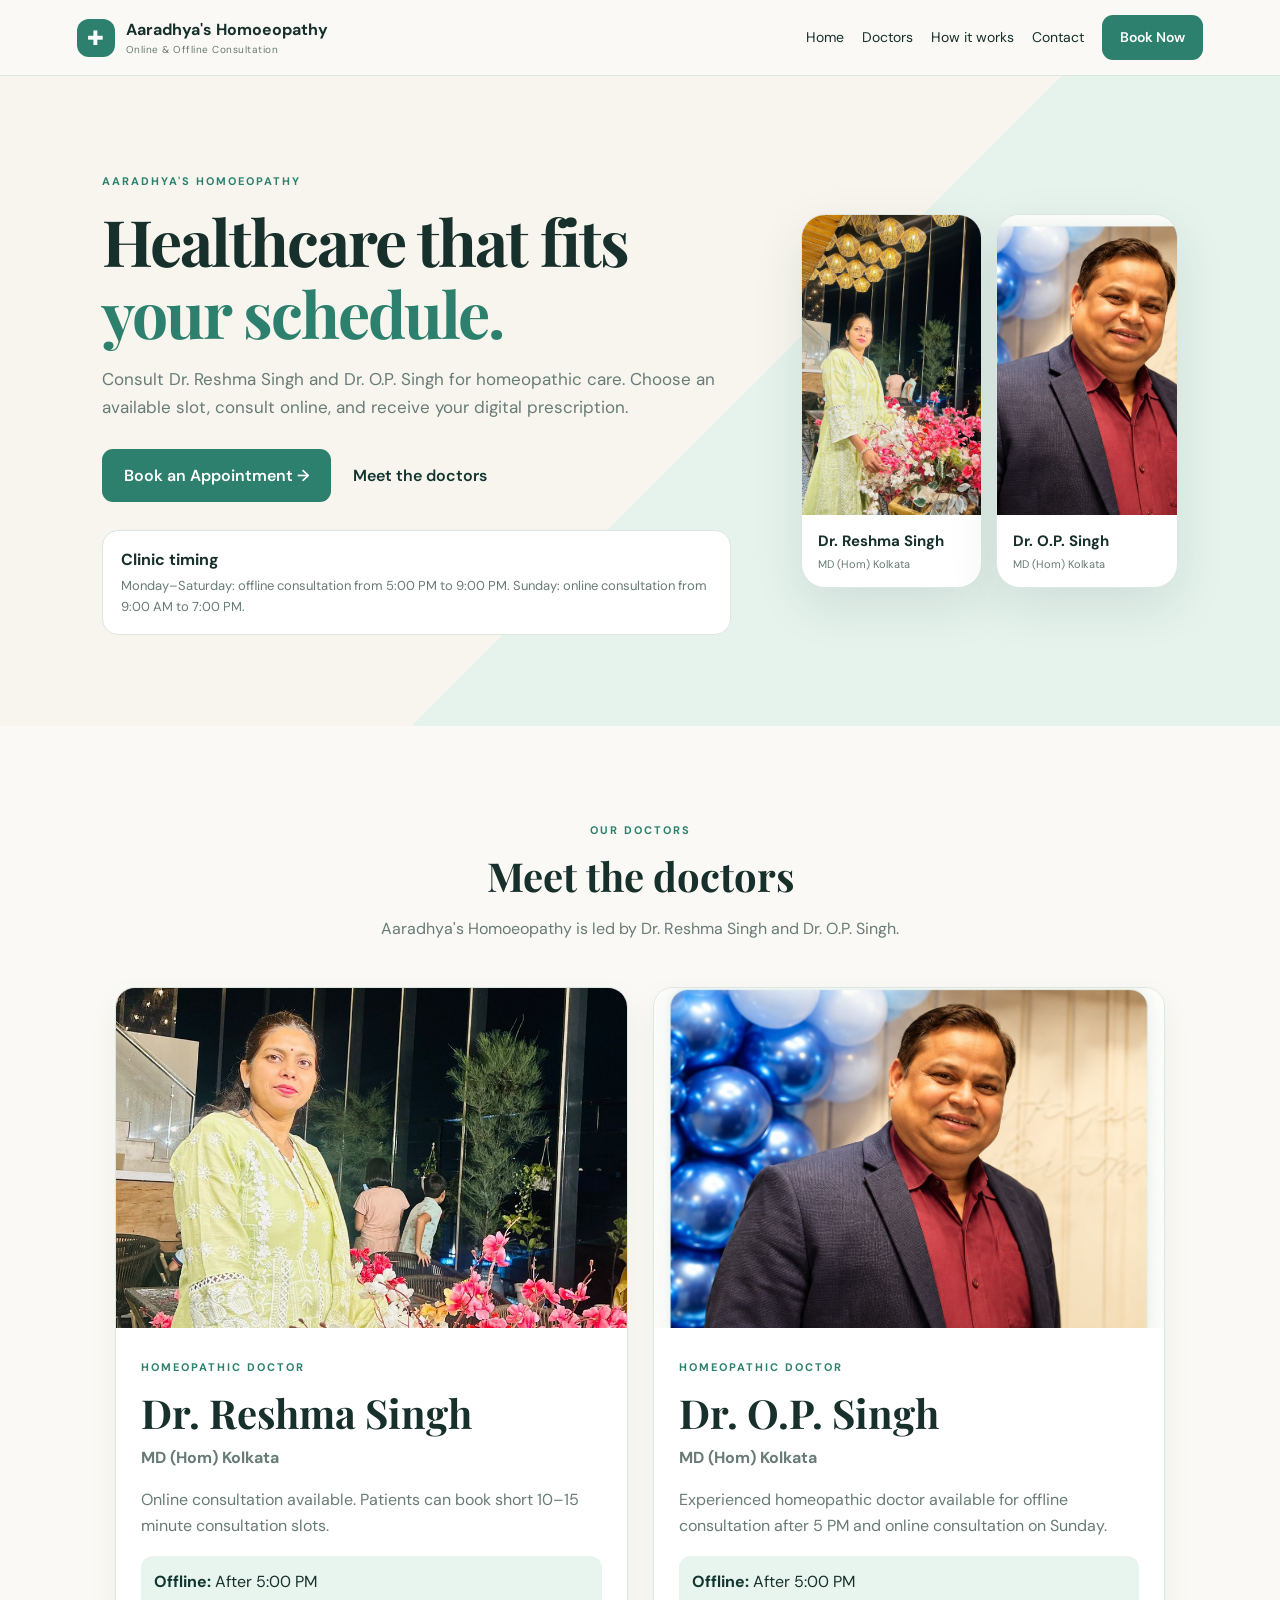
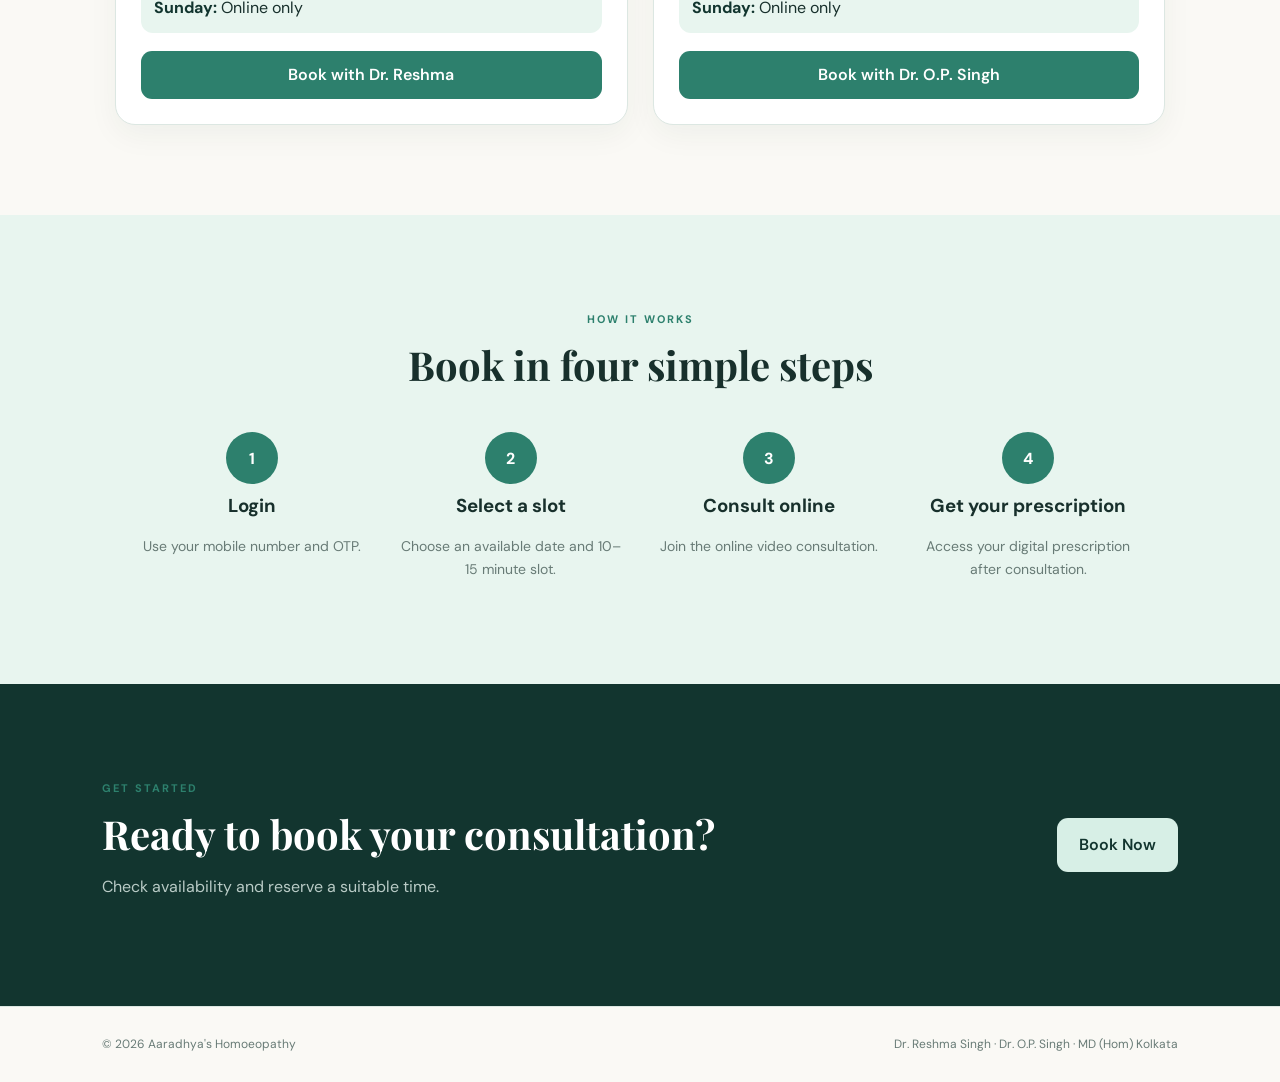
==== commit 17511814: "Make doctor cards clickable for booking" ====
--- a/index.html
+++ b/index.html
@@ -1 +1,4 @@
-<!doctype html><html lang="en"><head><meta charset="utf-8"><meta name="viewport" content="width=device-width,initial-scale=1"><title>Aaradhya's Homoeopathy | Dr. Reshma Singh & Dr. O.P. Singh</title><link rel="stylesheet" href="css/style.css"></head><body><header class="topbar"><a class="brand" href="#home"><span class="brand-mark">✚</span><div><strong>Aaradhya's Homoeopathy</strong><small>Online & Offline Consultation</small></div></a><nav><a href="#home">Home</a><a href="#doctors">Doctors</a><a href="#how">How it works</a><a href="#contact">Contact</a><a class="btn btn-primary" href="pages/booking.html">Book Now</a></nav></header><main><section id="home" class="hero"><div class="hero-copy"><span class="eyebrow">AARADHYA'S HOMOEOPATHY</span><h1>Healthcare that fits<br><span>your schedule.</span></h1><p>Consult Dr. Reshma Singh and Dr. O.P. Singh for homeopathic care. Choose an available slot, consult online, and receive your digital prescription.</p><div class="hero-actions"><a class="btn btn-primary btn-lg" href="pages/booking.html">Book an Appointment →</a><a class="text-link" href="#doctors">Meet the doctors</a></div><div class="schedule-banner"><b>Clinic timing</b><span>Monday–Saturday: offline consultation from 5:00 PM to 9:00 PM. Sunday: online consultation from 9:00 AM to 7:00 PM.</span></div></div><div class="doctor-duo"><div class="duo-card"><img src="images/Dr-Reshma-Singh.jpeg" alt="Dr. Reshma Singh" class="duo-photo"><div class="duo-info"><b>Dr. Reshma Singh</b><small>MD (Hom) Kolkata</small></div></div><div class="duo-card"><img src="images/Dr-O-P-Singh.jpg?v=2" alt="Dr. O.P. Singh" class="duo-photo"><div class="duo-info"><b>Dr. O.P. Singh</b><small>MD (Hom) Kolkata</small></div></div></div></section><section id="doctors" class="section"><div class="section-head"><span class="eyebrow">OUR DOCTORS</span><h2>Meet the doctors</h2><p>Aaradhya's Homoeopathy is led by Dr. Reshma Singh and Dr. O.P. Singh.</p></div><div class="doctor-grid"><article class="doctor-profile panel"><img src="images/Dr-Reshma-Singh.jpeg" alt="Dr. Reshma Singh" class="profile-photo"><div class="profile-body"><span class="eyebrow">HOMEOPATHIC DOCTOR</span><h2>Dr. Reshma Singh</h2><p class="credential">MD (Hom) Kolkata</p><p>Online consultation available. Patients can book short 10–15 minute consultation slots.</p><div class="profile-timing"><b>Offline:</b> <span>After 5:00 PM</span><br><b>Sunday:</b> <span>Online only</span></div><a class="btn btn-primary full" href="pages/booking.html">Book with Dr. Reshma</a></div></article><article class="doctor-profile panel"><img src="images/Dr-O-P-Singh.jpg?v=2" alt="Dr. O.P. Singh" class="profile-photo"><div class="profile-body"><span class="eyebrow">HOMEOPATHIC DOCTOR</span><h2>Dr. O.P. Singh</h2><p class="credential">MD (Hom) Kolkata</p><p>Experienced homeopathic doctor available for offline consultation after 5 PM and online consultation on Sunday.</p><div class="profile-timing"><b>Offline:</b> <span>After 5:00 PM</span><br><b>Sunday:</b> <span>Online only</span></div><a class="btn btn-primary full" href="pages/booking.html">Book consultation</a></div></article></div></section><section id="how" class="section soft"><div class="section-head"><span class="eyebrow">HOW IT WORKS</span><h2>Book in four simple steps</h2></div><div class="steps"><div><i>1</i><h3>Login</h3><p>Use your mobile number and OTP.</p></div><div><i>2</i><h3>Select a slot</h3><p>Choose an available date and 10–15 minute slot.</p></div><div><i>3</i><h3>Consult online</h3><p>Join the online video consultation.</p></div><div><i>4</i><h3>Get your prescription</h3><p>Access your digital prescription after consultation.</p></div></div></section><section id="contact" class="section contact"><div><span class="eyebrow">GET STARTED</span><h2>Ready to book your consultation?</h2><p>Check availability and reserve a suitable time.</p></div><a class="btn btn-lg" href="pages/booking.html">Book Now</a></section></main><footer><div>© 2026 Aaradhya's Homoeopathy</div><div>Dr. Reshma Singh · Dr. O.P. Singh · MD (Hom) Kolkata</div></footer><script src="js/app.js"></script></body></html>+<!doctype html><html lang="en"><head><meta charset="utf-8"><meta name="viewport" content="width=device-width,initial-scale=1"><title>Aaradhya's Homoeopathy | Dr. Reshma Singh & Dr. O.P. Singh</title><link rel="stylesheet" href="css/style.css"></head><body><header class="topbar"><a class="brand" href="#home"><span class="brand-mark">✚</span><div><strong>Aaradhya's Homoeopathy</strong><small>Online & Offline Consultation</small></div></a><nav><a href="#home">Home</a><a href="#doctors">Doctors</a><a href="#how">How it works</a><a href="#contact">Contact</a><a class="btn btn-primary" href="pages/booking.html">Book Now</a></nav></header><main><section id="home" class="hero"><div class="hero-copy"><span class="eyebrow">AARADHYA'S HOMOEOPATHY</span><h1>Healthcare that fits<br><span>your schedule.</span></h1><p>Consult Dr. Reshma Singh and Dr. O.P. Singh for homeopathic care. Choose an available slot, consult online, and receive your digital prescription.</p><div class="hero-actions"><a class="btn btn-primary btn-lg" href="pages/booking.html">Book an Appointment →</a><a class="text-link" href="#doctors">Meet the doctors</a></div><div class="schedule-banner"><b>Clinic timing</b><span>Monday–Saturday: offline consultation from 5:00 PM to 9:00 PM. Sunday: online consultation from 9:00 AM to 7:00 PM.</span></div></div><div class="doctor-duo">
+<a class="duo-card" href="pages/booking.html?doctor=reshma" aria-label="Book an appointment with Dr. Reshma Singh"><img src="images/Dr-Reshma-Singh.jpeg" alt="Dr. Reshma Singh" class="duo-photo"><div class="duo-info"><b>Dr. Reshma Singh</b><small>MD (Hom) Kolkata</small></div></a>
+<a class="duo-card" href="pages/booking.html?doctor=op" aria-label="Book an appointment with Dr. O.P. Singh"><img src="images/Dr-O-P-Singh.jpg?v=2" alt="Dr. O.P. Singh" class="duo-photo"><div class="duo-info"><b>Dr. O.P. Singh</b><small>MD (Hom) Kolkata</small></div></a>
+</div></section><section id="doctors" class="section"><div class="section-head"><span class="eyebrow">OUR DOCTORS</span><h2>Meet the doctors</h2><p>Aaradhya's Homoeopathy is led by Dr. Reshma Singh and Dr. O.P. Singh.</p></div><div class="doctor-grid"><article class="doctor-profile panel"><img src="images/Dr-Reshma-Singh.jpeg" alt="Dr. Reshma Singh" class="profile-photo"><div class="profile-body"><span class="eyebrow">HOMEOPATHIC DOCTOR</span><h2>Dr. Reshma Singh</h2><p class="credential">MD (Hom) Kolkata</p><p>Online consultation available. Patients can book short 10–15 minute consultation slots.</p><div class="profile-timing"><b>Offline:</b> <span>After 5:00 PM</span><br><b>Sunday:</b> <span>Online only</span></div><a class="btn btn-primary full" href="pages/booking.html?doctor=reshma">Book with Dr. Reshma</a></div></article><article class="doctor-profile panel"><img src="images/Dr-O-P-Singh.jpg?v=2" alt="Dr. O.P. Singh" class="profile-photo"><div class="profile-body"><span class="eyebrow">HOMEOPATHIC DOCTOR</span><h2>Dr. O.P. Singh</h2><p class="credential">MD (Hom) Kolkata</p><p>Experienced homeopathic doctor available for offline consultation after 5 PM and online consultation on Sunday.</p><div class="profile-timing"><b>Offline:</b> <span>After 5:00 PM</span><br><b>Sunday:</b> <span>Online only</span></div><a class="btn btn-primary full" href="pages/booking.html?doctor=op">Book with Dr. O.P. Singh</a></div></article></div></section><section id="how" class="section soft"><div class="section-head"><span class="eyebrow">HOW IT WORKS</span><h2>Book in four simple steps</h2></div><div class="steps"><div><i>1</i><h3>Login</h3><p>Use your mobile number and OTP.</p></div><div><i>2</i><h3>Select a slot</h3><p>Choose an available date and 10–15 minute slot.</p></div><div><i>3</i><h3>Consult online</h3><p>Join the online video consultation.</p></div><div><i>4</i><h3>Get your prescription</h3><p>Access your digital prescription after consultation.</p></div></div></section><section id="contact" class="section contact"><div><span class="eyebrow">GET STARTED</span><h2>Ready to book your consultation?</h2><p>Check availability and reserve a suitable time.</p></div><a class="btn btn-lg" href="pages/booking.html">Book Now</a></section></main><footer><div>© 2026 Aaradhya's Homoeopathy</div><div>Dr. Reshma Singh · Dr. O.P. Singh · MD (Hom) Kolkata</div></footer><script src="js/app.js"></script></body></html>
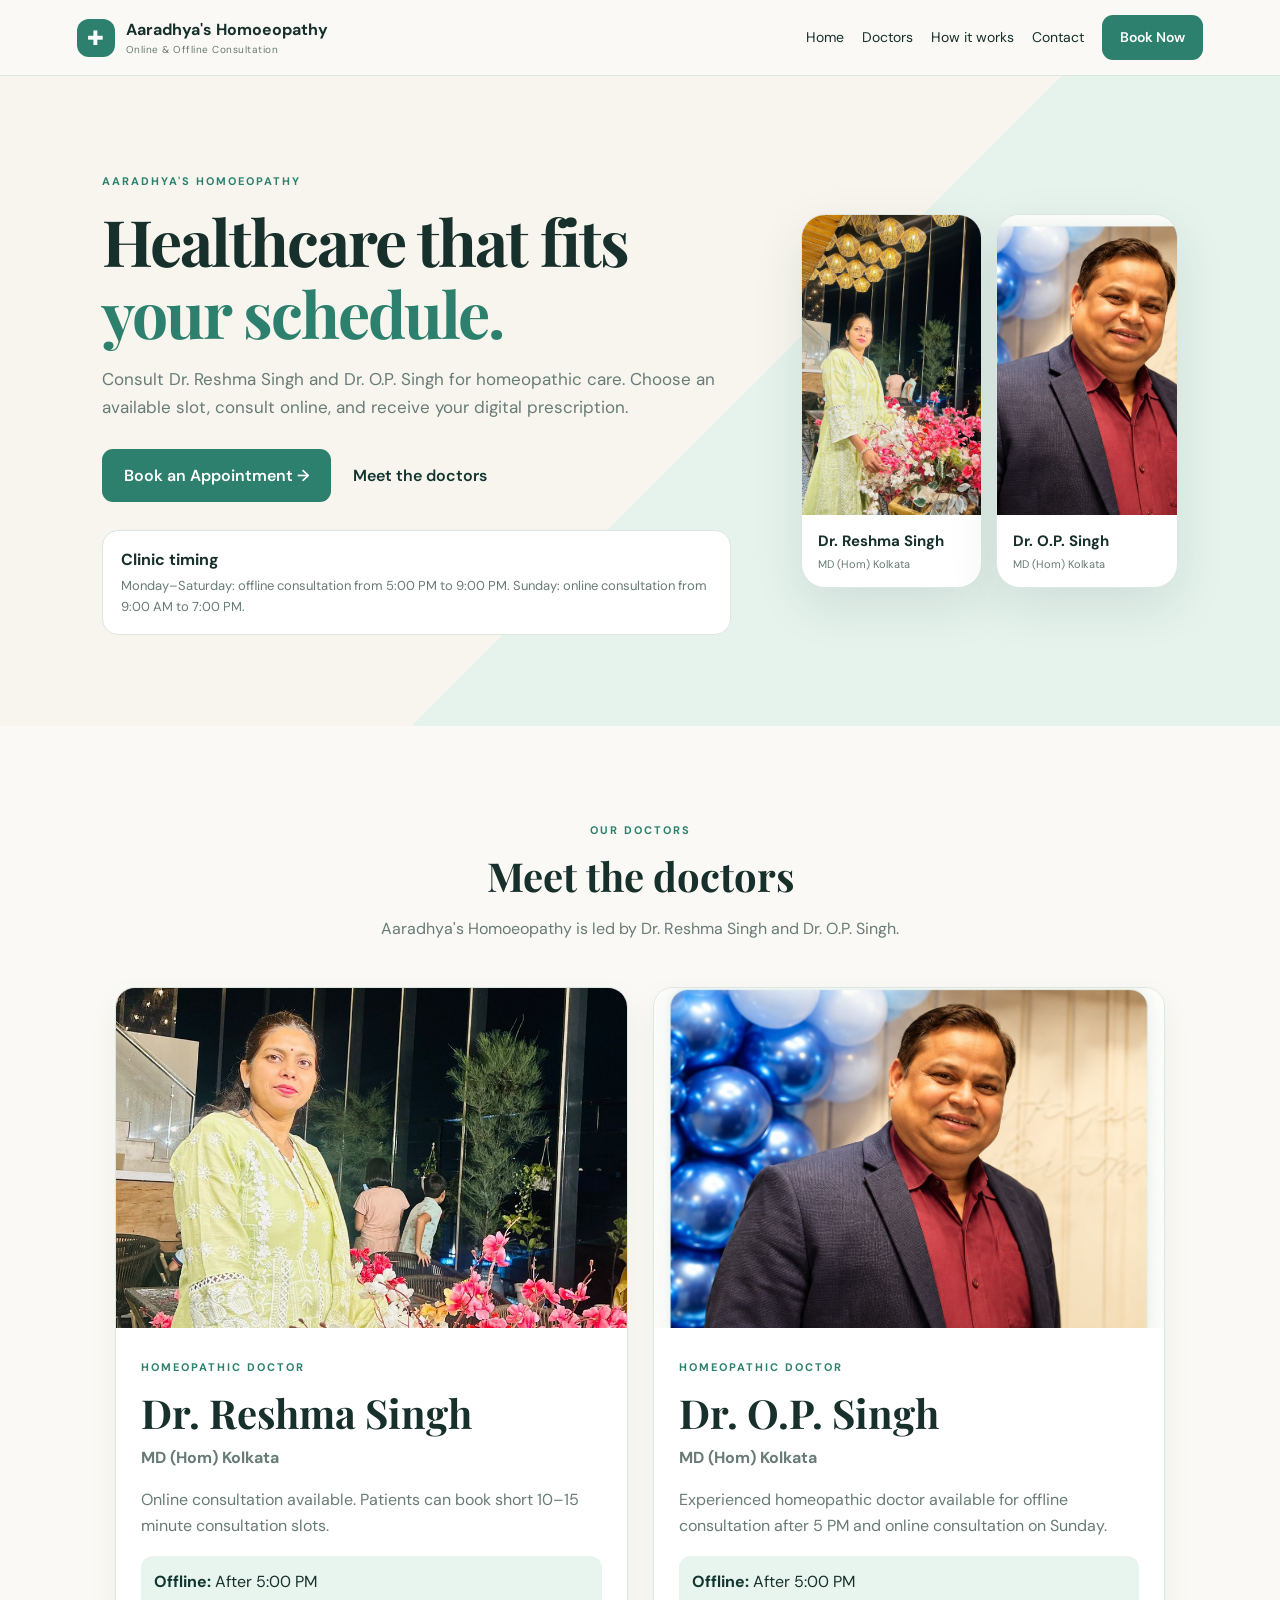
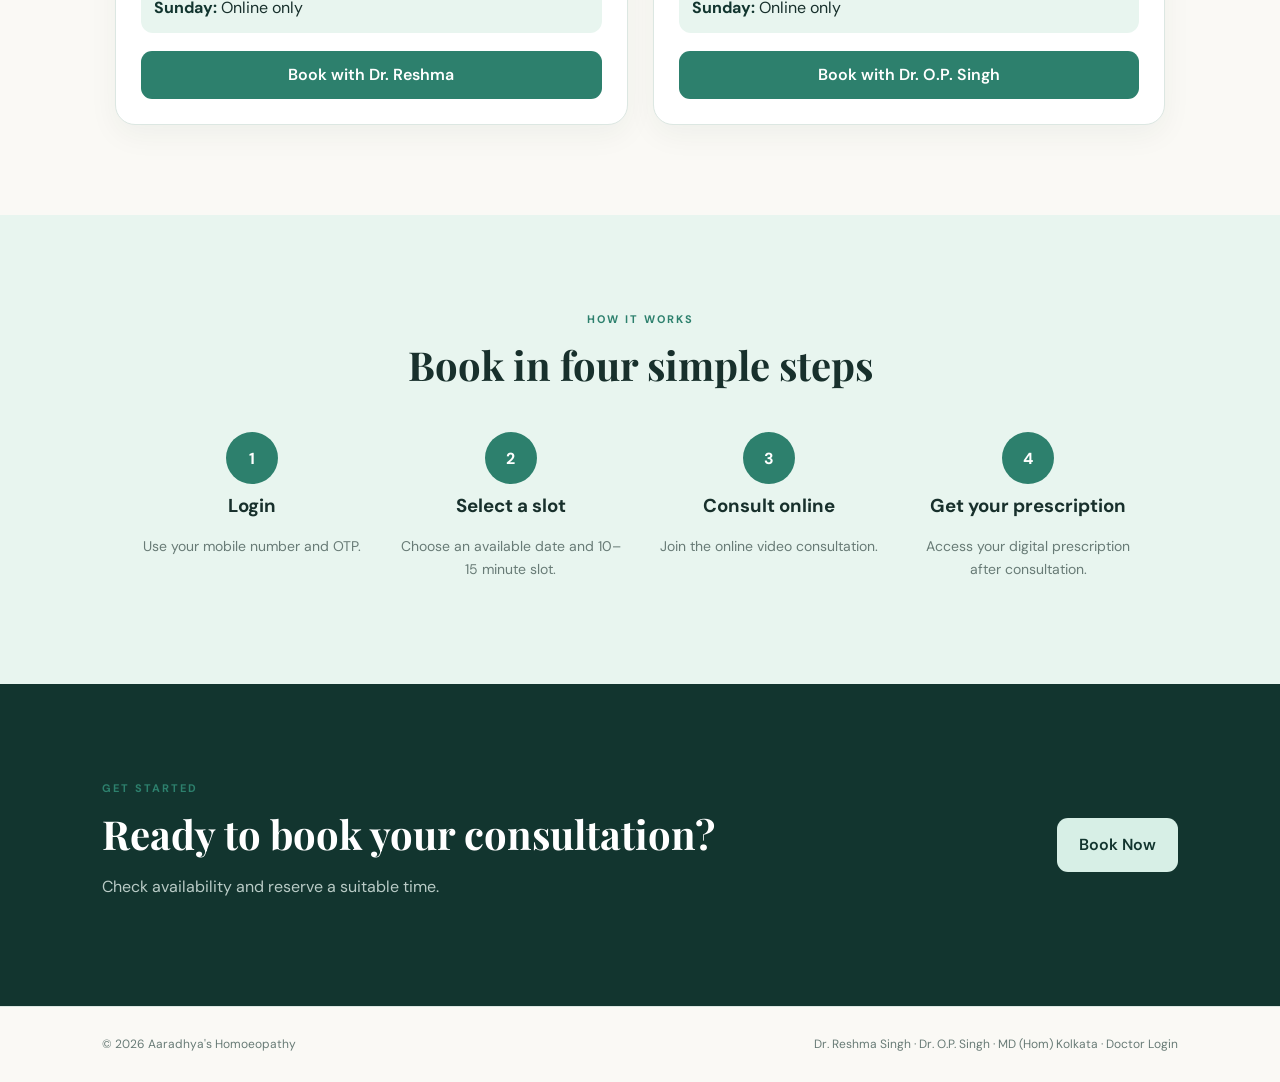
==== commit 8557cd8d: "Add doctor portal link" ====
--- a/index.html
+++ b/index.html
@@ -1,4 +1,4 @@
 <!doctype html><html lang="en"><head><meta charset="utf-8"><meta name="viewport" content="width=device-width,initial-scale=1"><title>Aaradhya's Homoeopathy | Dr. Reshma Singh & Dr. O.P. Singh</title><link rel="stylesheet" href="css/style.css"></head><body><header class="topbar"><a class="brand" href="#home"><span class="brand-mark">✚</span><div><strong>Aaradhya's Homoeopathy</strong><small>Online & Offline Consultation</small></div></a><nav><a href="#home">Home</a><a href="#doctors">Doctors</a><a href="#how">How it works</a><a href="#contact">Contact</a><a class="btn btn-primary" href="pages/booking.html">Book Now</a></nav></header><main><section id="home" class="hero"><div class="hero-copy"><span class="eyebrow">AARADHYA'S HOMOEOPATHY</span><h1>Healthcare that fits<br><span>your schedule.</span></h1><p>Consult Dr. Reshma Singh and Dr. O.P. Singh for homeopathic care. Choose an available slot, consult online, and receive your digital prescription.</p><div class="hero-actions"><a class="btn btn-primary btn-lg" href="pages/booking.html">Book an Appointment →</a><a class="text-link" href="#doctors">Meet the doctors</a></div><div class="schedule-banner"><b>Clinic timing</b><span>Monday–Saturday: offline consultation from 5:00 PM to 9:00 PM. Sunday: online consultation from 9:00 AM to 7:00 PM.</span></div></div><div class="doctor-duo">
 <a class="duo-card" href="pages/booking.html?doctor=reshma" aria-label="Book an appointment with Dr. Reshma Singh"><img src="images/Dr-Reshma-Singh.jpeg" alt="Dr. Reshma Singh" class="duo-photo"><div class="duo-info"><b>Dr. Reshma Singh</b><small>MD (Hom) Kolkata</small></div></a>
 <a class="duo-card" href="pages/booking.html?doctor=op" aria-label="Book an appointment with Dr. O.P. Singh"><img src="images/Dr-O-P-Singh.jpg?v=2" alt="Dr. O.P. Singh" class="duo-photo"><div class="duo-info"><b>Dr. O.P. Singh</b><small>MD (Hom) Kolkata</small></div></a>
-</div></section><section id="doctors" class="section"><div class="section-head"><span class="eyebrow">OUR DOCTORS</span><h2>Meet the doctors</h2><p>Aaradhya's Homoeopathy is led by Dr. Reshma Singh and Dr. O.P. Singh.</p></div><div class="doctor-grid"><article class="doctor-profile panel"><img src="images/Dr-Reshma-Singh.jpeg" alt="Dr. Reshma Singh" class="profile-photo"><div class="profile-body"><span class="eyebrow">HOMEOPATHIC DOCTOR</span><h2>Dr. Reshma Singh</h2><p class="credential">MD (Hom) Kolkata</p><p>Online consultation available. Patients can book short 10–15 minute consultation slots.</p><div class="profile-timing"><b>Offline:</b> <span>After 5:00 PM</span><br><b>Sunday:</b> <span>Online only</span></div><a class="btn btn-primary full" href="pages/booking.html?doctor=reshma">Book with Dr. Reshma</a></div></article><article class="doctor-profile panel"><img src="images/Dr-O-P-Singh.jpg?v=2" alt="Dr. O.P. Singh" class="profile-photo"><div class="profile-body"><span class="eyebrow">HOMEOPATHIC DOCTOR</span><h2>Dr. O.P. Singh</h2><p class="credential">MD (Hom) Kolkata</p><p>Experienced homeopathic doctor available for offline consultation after 5 PM and online consultation on Sunday.</p><div class="profile-timing"><b>Offline:</b> <span>After 5:00 PM</span><br><b>Sunday:</b> <span>Online only</span></div><a class="btn btn-primary full" href="pages/booking.html?doctor=op">Book with Dr. O.P. Singh</a></div></article></div></section><section id="how" class="section soft"><div class="section-head"><span class="eyebrow">HOW IT WORKS</span><h2>Book in four simple steps</h2></div><div class="steps"><div><i>1</i><h3>Login</h3><p>Use your mobile number and OTP.</p></div><div><i>2</i><h3>Select a slot</h3><p>Choose an available date and 10–15 minute slot.</p></div><div><i>3</i><h3>Consult online</h3><p>Join the online video consultation.</p></div><div><i>4</i><h3>Get your prescription</h3><p>Access your digital prescription after consultation.</p></div></div></section><section id="contact" class="section contact"><div><span class="eyebrow">GET STARTED</span><h2>Ready to book your consultation?</h2><p>Check availability and reserve a suitable time.</p></div><a class="btn btn-lg" href="pages/booking.html">Book Now</a></section></main><footer><div>© 2026 Aaradhya's Homoeopathy</div><div>Dr. Reshma Singh · Dr. O.P. Singh · MD (Hom) Kolkata</div></footer><script src="js/app.js"></script></body></html>+</div></section><section id="doctors" class="section"><div class="section-head"><span class="eyebrow">OUR DOCTORS</span><h2>Meet the doctors</h2><p>Aaradhya's Homoeopathy is led by Dr. Reshma Singh and Dr. O.P. Singh.</p></div><div class="doctor-grid"><article class="doctor-profile panel"><img src="images/Dr-Reshma-Singh.jpeg" alt="Dr. Reshma Singh" class="profile-photo"><div class="profile-body"><span class="eyebrow">HOMEOPATHIC DOCTOR</span><h2>Dr. Reshma Singh</h2><p class="credential">MD (Hom) Kolkata</p><p>Online consultation available. Patients can book short 10–15 minute consultation slots.</p><div class="profile-timing"><b>Offline:</b> <span>After 5:00 PM</span><br><b>Sunday:</b> <span>Online only</span></div><a class="btn btn-primary full" href="pages/booking.html?doctor=reshma">Book with Dr. Reshma</a></div></article><article class="doctor-profile panel"><img src="images/Dr-O-P-Singh.jpg?v=2" alt="Dr. O.P. Singh" class="profile-photo"><div class="profile-body"><span class="eyebrow">HOMEOPATHIC DOCTOR</span><h2>Dr. O.P. Singh</h2><p class="credential">MD (Hom) Kolkata</p><p>Experienced homeopathic doctor available for offline consultation after 5 PM and online consultation on Sunday.</p><div class="profile-timing"><b>Offline:</b> <span>After 5:00 PM</span><br><b>Sunday:</b> <span>Online only</span></div><a class="btn btn-primary full" href="pages/booking.html?doctor=op">Book with Dr. O.P. Singh</a></div></article></div></section><section id="how" class="section soft"><div class="section-head"><span class="eyebrow">HOW IT WORKS</span><h2>Book in four simple steps</h2></div><div class="steps"><div><i>1</i><h3>Login</h3><p>Use your mobile number and OTP.</p></div><div><i>2</i><h3>Select a slot</h3><p>Choose an available date and 10–15 minute slot.</p></div><div><i>3</i><h3>Consult online</h3><p>Join the online video consultation.</p></div><div><i>4</i><h3>Get your prescription</h3><p>Access your digital prescription after consultation.</p></div></div></section><section id="contact" class="section contact"><div><span class="eyebrow">GET STARTED</span><h2>Ready to book your consultation?</h2><p>Check availability and reserve a suitable time.</p></div><a class="btn btn-lg" href="pages/booking.html">Book Now</a></section></main><footer><div>© 2026 Aaradhya's Homoeopathy</div><div>Dr. Reshma Singh · Dr. O.P. Singh · MD (Hom) Kolkata · <a href="pages/doctor-login.html">Doctor Login</a></div></footer><script src="js/app.js"></script></body></html>
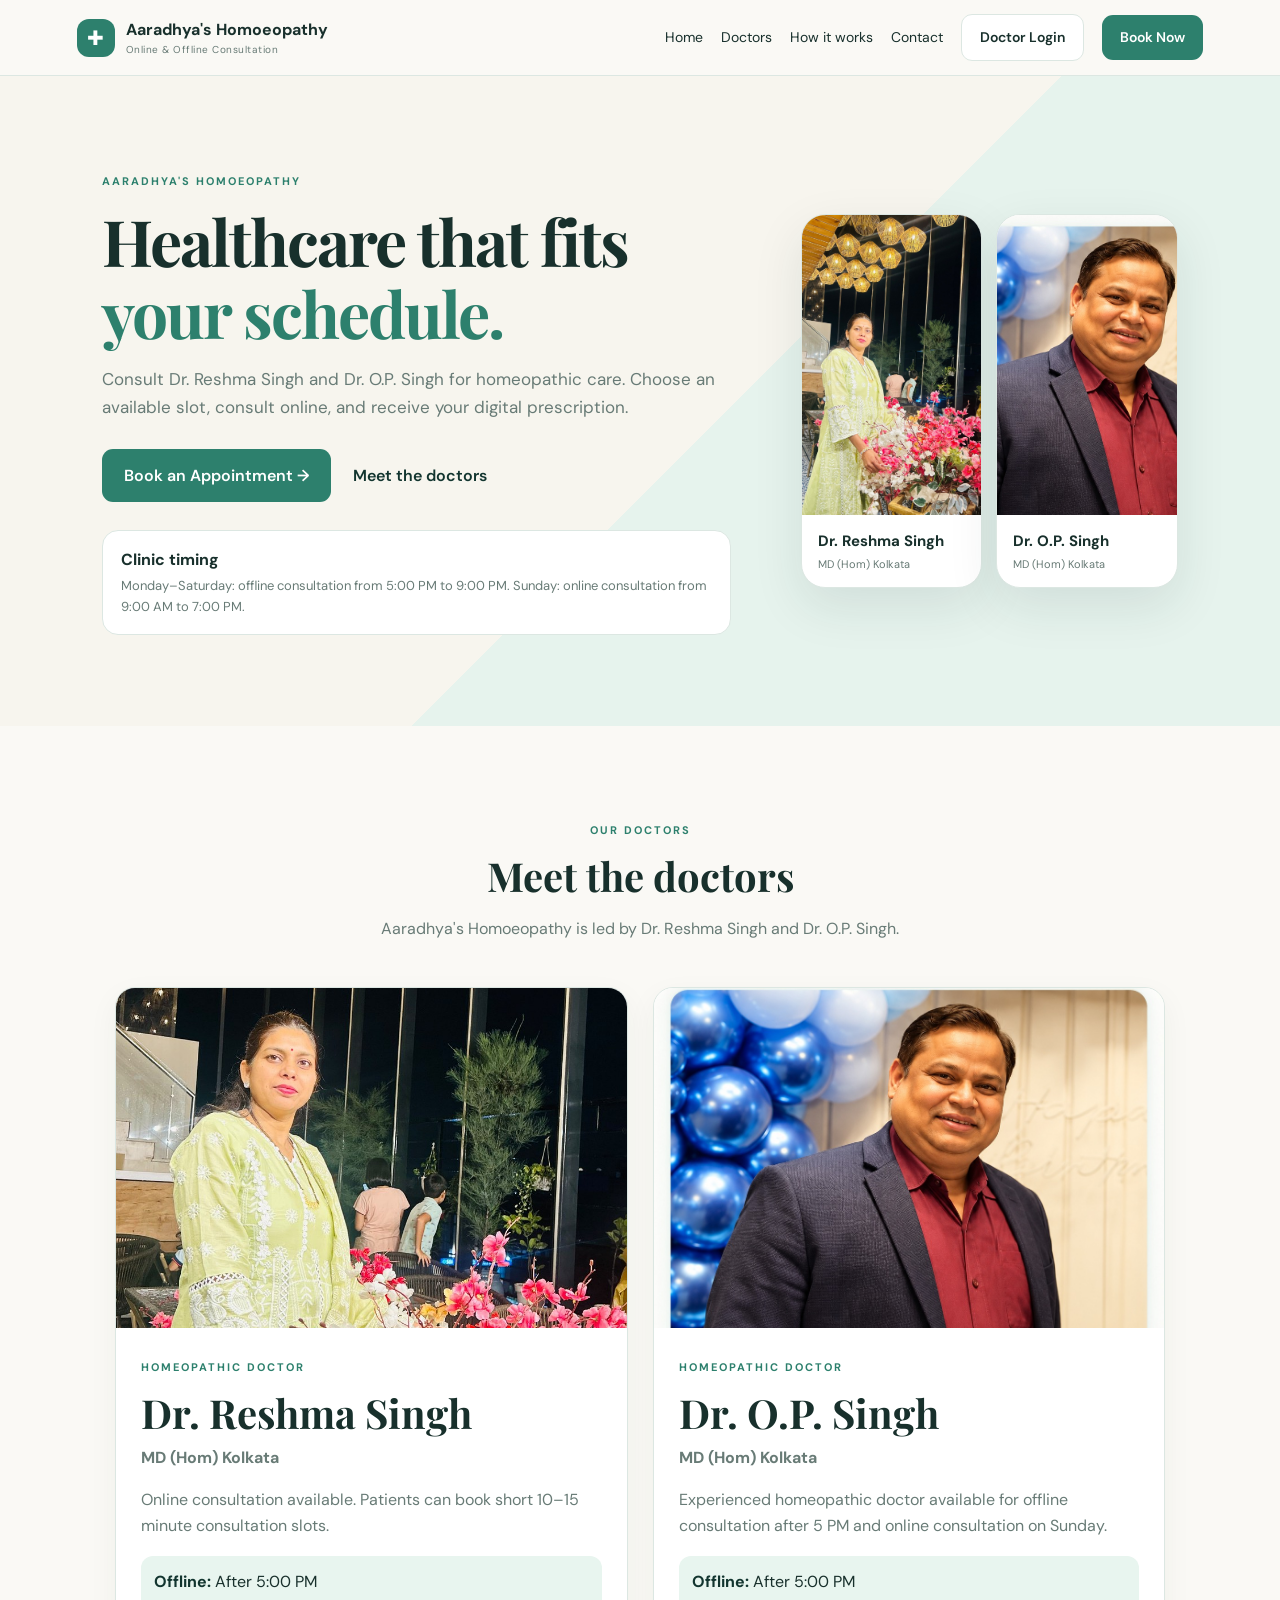
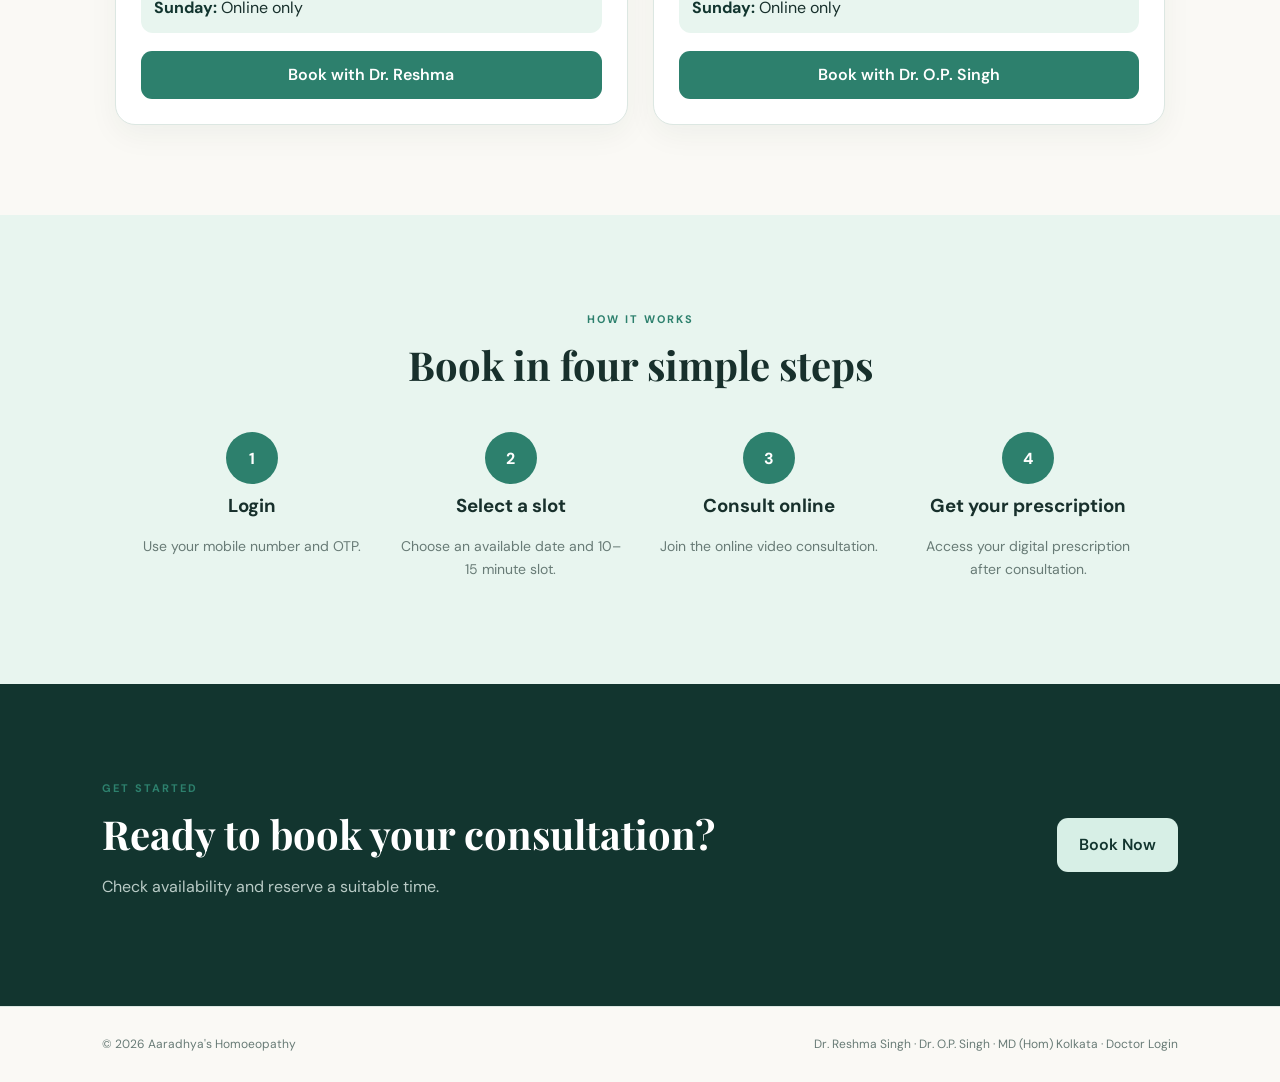
==== commit 3d9580e7: "Show Doctor Login on main website" ====
--- a/index.html
+++ b/index.html
@@ -1,4 +1,4 @@
-<!doctype html><html lang="en"><head><meta charset="utf-8"><meta name="viewport" content="width=device-width,initial-scale=1"><title>Aaradhya's Homoeopathy | Dr. Reshma Singh & Dr. O.P. Singh</title><link rel="stylesheet" href="css/style.css"></head><body><header class="topbar"><a class="brand" href="#home"><span class="brand-mark">✚</span><div><strong>Aaradhya's Homoeopathy</strong><small>Online & Offline Consultation</small></div></a><nav><a href="#home">Home</a><a href="#doctors">Doctors</a><a href="#how">How it works</a><a href="#contact">Contact</a><a class="btn btn-primary" href="pages/booking.html">Book Now</a></nav></header><main><section id="home" class="hero"><div class="hero-copy"><span class="eyebrow">AARADHYA'S HOMOEOPATHY</span><h1>Healthcare that fits<br><span>your schedule.</span></h1><p>Consult Dr. Reshma Singh and Dr. O.P. Singh for homeopathic care. Choose an available slot, consult online, and receive your digital prescription.</p><div class="hero-actions"><a class="btn btn-primary btn-lg" href="pages/booking.html">Book an Appointment →</a><a class="text-link" href="#doctors">Meet the doctors</a></div><div class="schedule-banner"><b>Clinic timing</b><span>Monday–Saturday: offline consultation from 5:00 PM to 9:00 PM. Sunday: online consultation from 9:00 AM to 7:00 PM.</span></div></div><div class="doctor-duo">
+<!doctype html><html lang="en"><head><meta charset="utf-8"><meta name="viewport" content="width=device-width,initial-scale=1"><title>Aaradhya's Homoeopathy | Dr. Reshma Singh & Dr. O.P. Singh</title><link rel="stylesheet" href="css/style.css"></head><body><header class="topbar"><a class="brand" href="#home"><span class="brand-mark">✚</span><div><strong>Aaradhya's Homoeopathy</strong><small>Online & Offline Consultation</small></div></a><nav><a href="#home">Home</a><a href="#doctors">Doctors</a><a href="#how">How it works</a><a href="#contact">Contact</a><a class="btn btn-outline" href="pages/doctor-login.html">Doctor Login</a><a class="btn btn-primary" href="pages/booking.html">Book Now</a></nav></header><main><section id="home" class="hero"><div class="hero-copy"><span class="eyebrow">AARADHYA'S HOMOEOPATHY</span><h1>Healthcare that fits<br><span>your schedule.</span></h1><p>Consult Dr. Reshma Singh and Dr. O.P. Singh for homeopathic care. Choose an available slot, consult online, and receive your digital prescription.</p><div class="hero-actions"><a class="btn btn-primary btn-lg" href="pages/booking.html">Book an Appointment →</a><a class="text-link" href="#doctors">Meet the doctors</a></div><div class="schedule-banner"><b>Clinic timing</b><span>Monday–Saturday: offline consultation from 5:00 PM to 9:00 PM. Sunday: online consultation from 9:00 AM to 7:00 PM.</span></div></div><div class="doctor-duo">
 <a class="duo-card" href="pages/booking.html?doctor=reshma" aria-label="Book an appointment with Dr. Reshma Singh"><img src="images/Dr-Reshma-Singh.jpeg" alt="Dr. Reshma Singh" class="duo-photo"><div class="duo-info"><b>Dr. Reshma Singh</b><small>MD (Hom) Kolkata</small></div></a>
 <a class="duo-card" href="pages/booking.html?doctor=op" aria-label="Book an appointment with Dr. O.P. Singh"><img src="images/Dr-O-P-Singh.jpg?v=2" alt="Dr. O.P. Singh" class="duo-photo"><div class="duo-info"><b>Dr. O.P. Singh</b><small>MD (Hom) Kolkata</small></div></a>
 </div></section><section id="doctors" class="section"><div class="section-head"><span class="eyebrow">OUR DOCTORS</span><h2>Meet the doctors</h2><p>Aaradhya's Homoeopathy is led by Dr. Reshma Singh and Dr. O.P. Singh.</p></div><div class="doctor-grid"><article class="doctor-profile panel"><img src="images/Dr-Reshma-Singh.jpeg" alt="Dr. Reshma Singh" class="profile-photo"><div class="profile-body"><span class="eyebrow">HOMEOPATHIC DOCTOR</span><h2>Dr. Reshma Singh</h2><p class="credential">MD (Hom) Kolkata</p><p>Online consultation available. Patients can book short 10–15 minute consultation slots.</p><div class="profile-timing"><b>Offline:</b> <span>After 5:00 PM</span><br><b>Sunday:</b> <span>Online only</span></div><a class="btn btn-primary full" href="pages/booking.html?doctor=reshma">Book with Dr. Reshma</a></div></article><article class="doctor-profile panel"><img src="images/Dr-O-P-Singh.jpg?v=2" alt="Dr. O.P. Singh" class="profile-photo"><div class="profile-body"><span class="eyebrow">HOMEOPATHIC DOCTOR</span><h2>Dr. O.P. Singh</h2><p class="credential">MD (Hom) Kolkata</p><p>Experienced homeopathic doctor available for offline consultation after 5 PM and online consultation on Sunday.</p><div class="profile-timing"><b>Offline:</b> <span>After 5:00 PM</span><br><b>Sunday:</b> <span>Online only</span></div><a class="btn btn-primary full" href="pages/booking.html?doctor=op">Book with Dr. O.P. Singh</a></div></article></div></section><section id="how" class="section soft"><div class="section-head"><span class="eyebrow">HOW IT WORKS</span><h2>Book in four simple steps</h2></div><div class="steps"><div><i>1</i><h3>Login</h3><p>Use your mobile number and OTP.</p></div><div><i>2</i><h3>Select a slot</h3><p>Choose an available date and 10–15 minute slot.</p></div><div><i>3</i><h3>Consult online</h3><p>Join the online video consultation.</p></div><div><i>4</i><h3>Get your prescription</h3><p>Access your digital prescription after consultation.</p></div></div></section><section id="contact" class="section contact"><div><span class="eyebrow">GET STARTED</span><h2>Ready to book your consultation?</h2><p>Check availability and reserve a suitable time.</p></div><a class="btn btn-lg" href="pages/booking.html">Book Now</a></section></main><footer><div>© 2026 Aaradhya's Homoeopathy</div><div>Dr. Reshma Singh · Dr. O.P. Singh · MD (Hom) Kolkata · <a href="pages/doctor-login.html">Doctor Login</a></div></footer><script src="js/app.js"></script></body></html>
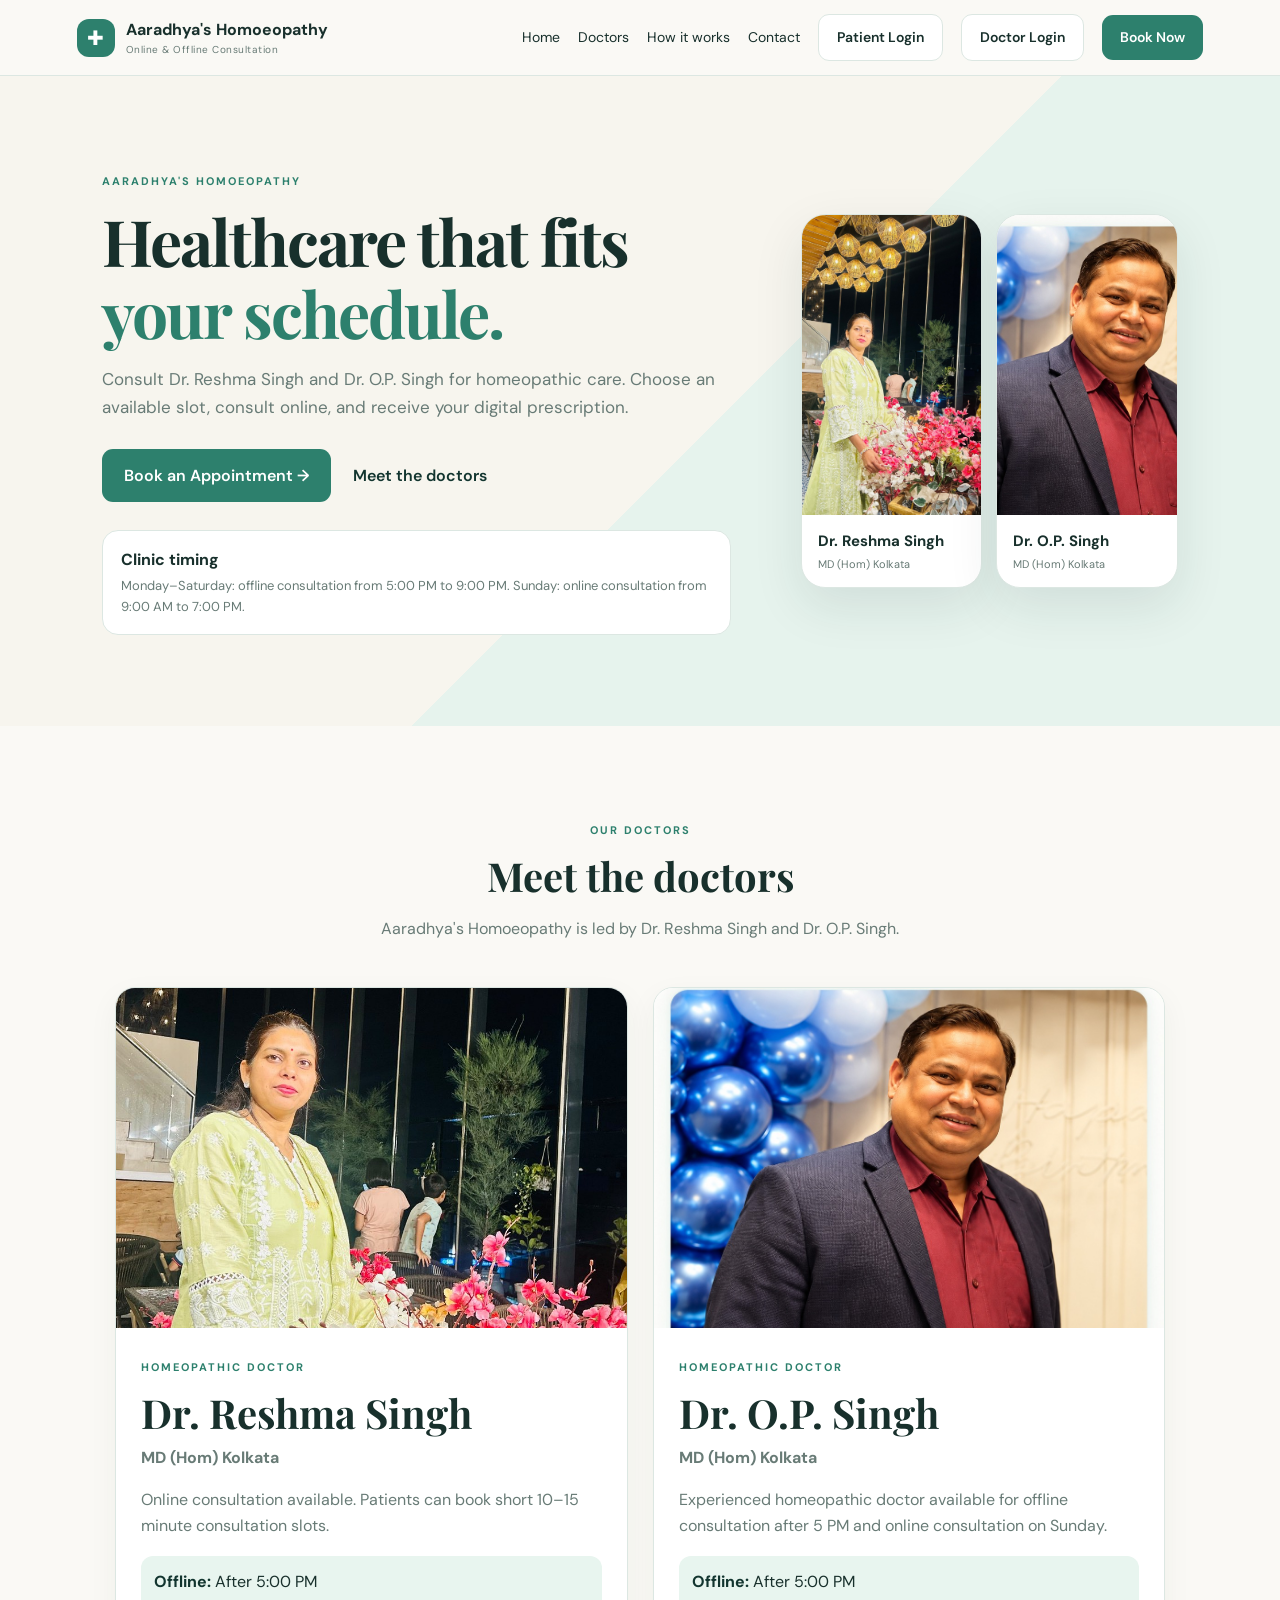
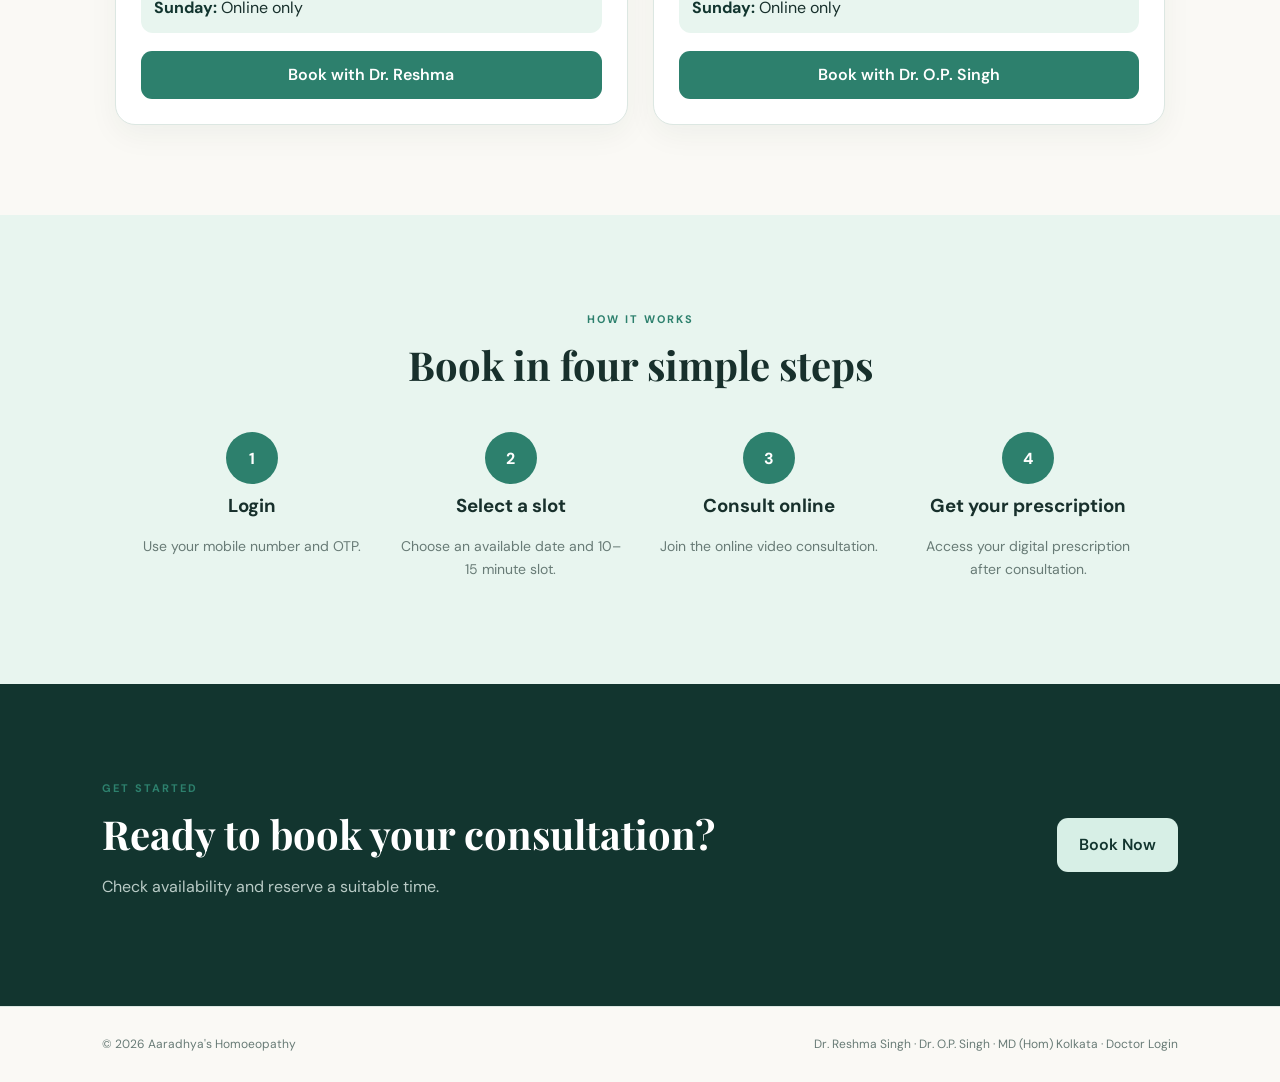
==== commit 77000750: "Add Patient Login to main website navigation" ====
--- a/index.html
+++ b/index.html
@@ -1,4 +1,4 @@
-<!doctype html><html lang="en"><head><meta charset="utf-8"><meta name="viewport" content="width=device-width,initial-scale=1"><title>Aaradhya's Homoeopathy | Dr. Reshma Singh & Dr. O.P. Singh</title><link rel="stylesheet" href="css/style.css"></head><body><header class="topbar"><a class="brand" href="#home"><span class="brand-mark">✚</span><div><strong>Aaradhya's Homoeopathy</strong><small>Online & Offline Consultation</small></div></a><nav><a href="#home">Home</a><a href="#doctors">Doctors</a><a href="#how">How it works</a><a href="#contact">Contact</a><a class="btn btn-outline" href="pages/doctor-login.html">Doctor Login</a><a class="btn btn-primary" href="pages/booking.html">Book Now</a></nav></header><main><section id="home" class="hero"><div class="hero-copy"><span class="eyebrow">AARADHYA'S HOMOEOPATHY</span><h1>Healthcare that fits<br><span>your schedule.</span></h1><p>Consult Dr. Reshma Singh and Dr. O.P. Singh for homeopathic care. Choose an available slot, consult online, and receive your digital prescription.</p><div class="hero-actions"><a class="btn btn-primary btn-lg" href="pages/booking.html">Book an Appointment →</a><a class="text-link" href="#doctors">Meet the doctors</a></div><div class="schedule-banner"><b>Clinic timing</b><span>Monday–Saturday: offline consultation from 5:00 PM to 9:00 PM. Sunday: online consultation from 9:00 AM to 7:00 PM.</span></div></div><div class="doctor-duo">
+<!doctype html><html lang="en"><head><meta charset="utf-8"><meta name="viewport" content="width=device-width,initial-scale=1"><title>Aaradhya's Homoeopathy | Dr. Reshma Singh & Dr. O.P. Singh</title><link rel="stylesheet" href="css/style.css"></head><body><header class="topbar"><a class="brand" href="#home"><span class="brand-mark">✚</span><div><strong>Aaradhya's Homoeopathy</strong><small>Online & Offline Consultation</small></div></a><nav><a href="#home">Home</a><a href="#doctors">Doctors</a><a href="#how">How it works</a><a href="#contact">Contact</a><a class="btn btn-outline" href="pages/login.html">Patient Login</a><a class="btn btn-outline" href="pages/doctor-login.html">Doctor Login</a><a class="btn btn-primary" href="pages/booking.html">Book Now</a></nav></header><main><section id="home" class="hero"><div class="hero-copy"><span class="eyebrow">AARADHYA'S HOMOEOPATHY</span><h1>Healthcare that fits<br><span>your schedule.</span></h1><p>Consult Dr. Reshma Singh and Dr. O.P. Singh for homeopathic care. Choose an available slot, consult online, and receive your digital prescription.</p><div class="hero-actions"><a class="btn btn-primary btn-lg" href="pages/booking.html">Book an Appointment →</a><a class="text-link" href="#doctors">Meet the doctors</a></div><div class="schedule-banner"><b>Clinic timing</b><span>Monday–Saturday: offline consultation from 5:00 PM to 9:00 PM. Sunday: online consultation from 9:00 AM to 7:00 PM.</span></div></div><div class="doctor-duo">
 <a class="duo-card" href="pages/booking.html?doctor=reshma" aria-label="Book an appointment with Dr. Reshma Singh"><img src="images/Dr-Reshma-Singh.jpeg" alt="Dr. Reshma Singh" class="duo-photo"><div class="duo-info"><b>Dr. Reshma Singh</b><small>MD (Hom) Kolkata</small></div></a>
 <a class="duo-card" href="pages/booking.html?doctor=op" aria-label="Book an appointment with Dr. O.P. Singh"><img src="images/Dr-O-P-Singh.jpg?v=2" alt="Dr. O.P. Singh" class="duo-photo"><div class="duo-info"><b>Dr. O.P. Singh</b><small>MD (Hom) Kolkata</small></div></a>
 </div></section><section id="doctors" class="section"><div class="section-head"><span class="eyebrow">OUR DOCTORS</span><h2>Meet the doctors</h2><p>Aaradhya's Homoeopathy is led by Dr. Reshma Singh and Dr. O.P. Singh.</p></div><div class="doctor-grid"><article class="doctor-profile panel"><img src="images/Dr-Reshma-Singh.jpeg" alt="Dr. Reshma Singh" class="profile-photo"><div class="profile-body"><span class="eyebrow">HOMEOPATHIC DOCTOR</span><h2>Dr. Reshma Singh</h2><p class="credential">MD (Hom) Kolkata</p><p>Online consultation available. Patients can book short 10–15 minute consultation slots.</p><div class="profile-timing"><b>Offline:</b> <span>After 5:00 PM</span><br><b>Sunday:</b> <span>Online only</span></div><a class="btn btn-primary full" href="pages/booking.html?doctor=reshma">Book with Dr. Reshma</a></div></article><article class="doctor-profile panel"><img src="images/Dr-O-P-Singh.jpg?v=2" alt="Dr. O.P. Singh" class="profile-photo"><div class="profile-body"><span class="eyebrow">HOMEOPATHIC DOCTOR</span><h2>Dr. O.P. Singh</h2><p class="credential">MD (Hom) Kolkata</p><p>Experienced homeopathic doctor available for offline consultation after 5 PM and online consultation on Sunday.</p><div class="profile-timing"><b>Offline:</b> <span>After 5:00 PM</span><br><b>Sunday:</b> <span>Online only</span></div><a class="btn btn-primary full" href="pages/booking.html?doctor=op">Book with Dr. O.P. Singh</a></div></article></div></section><section id="how" class="section soft"><div class="section-head"><span class="eyebrow">HOW IT WORKS</span><h2>Book in four simple steps</h2></div><div class="steps"><div><i>1</i><h3>Login</h3><p>Use your mobile number and OTP.</p></div><div><i>2</i><h3>Select a slot</h3><p>Choose an available date and 10–15 minute slot.</p></div><div><i>3</i><h3>Consult online</h3><p>Join the online video consultation.</p></div><div><i>4</i><h3>Get your prescription</h3><p>Access your digital prescription after consultation.</p></div></div></section><section id="contact" class="section contact"><div><span class="eyebrow">GET STARTED</span><h2>Ready to book your consultation?</h2><p>Check availability and reserve a suitable time.</p></div><a class="btn btn-lg" href="pages/booking.html">Book Now</a></section></main><footer><div>© 2026 Aaradhya's Homoeopathy</div><div>Dr. Reshma Singh · Dr. O.P. Singh · MD (Hom) Kolkata · <a href="pages/doctor-login.html">Doctor Login</a></div></footer><script src="js/app.js"></script></body></html>
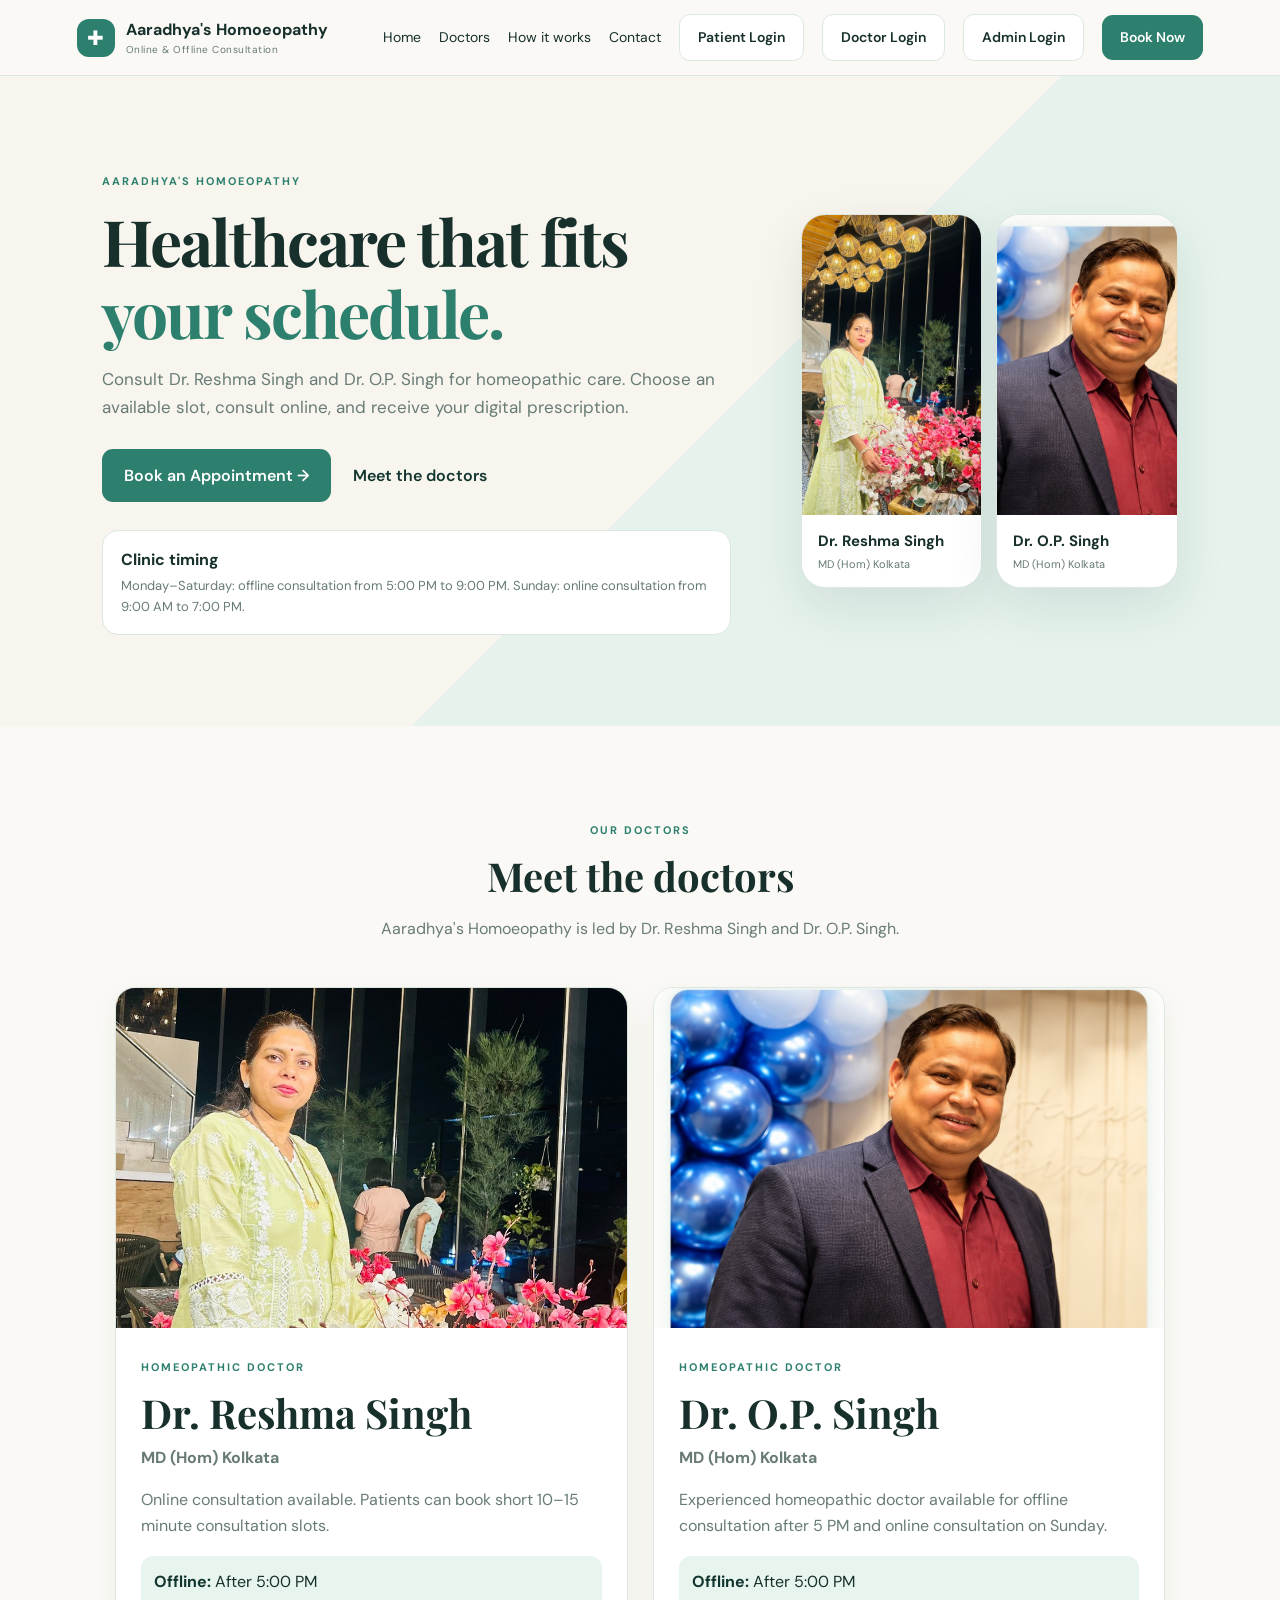
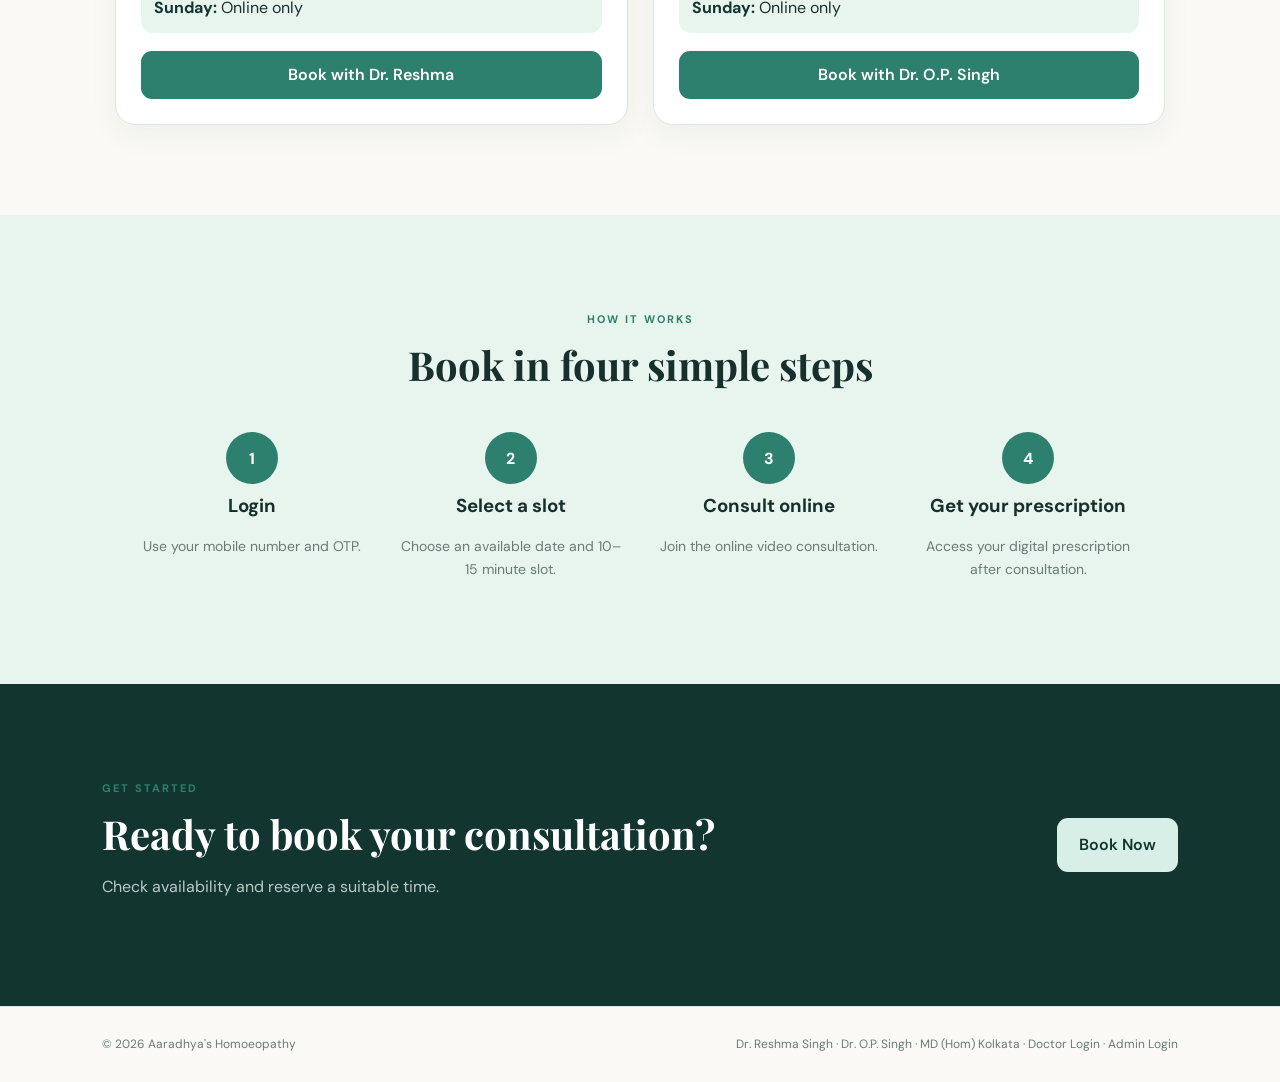
==== commit a41decaf: "Add admin portal entry to clinic website" ====
--- a/index.html
+++ b/index.html
@@ -1,4 +1,4 @@
-<!doctype html><html lang="en"><head><meta charset="utf-8"><meta name="viewport" content="width=device-width,initial-scale=1"><title>Aaradhya's Homoeopathy | Dr. Reshma Singh & Dr. O.P. Singh</title><link rel="stylesheet" href="css/style.css"></head><body><header class="topbar"><a class="brand" href="#home"><span class="brand-mark">✚</span><div><strong>Aaradhya's Homoeopathy</strong><small>Online & Offline Consultation</small></div></a><nav><a href="#home">Home</a><a href="#doctors">Doctors</a><a href="#how">How it works</a><a href="#contact">Contact</a><a class="btn btn-outline" href="pages/login.html">Patient Login</a><a class="btn btn-outline" href="pages/doctor-login.html">Doctor Login</a><a class="btn btn-primary" href="pages/booking.html">Book Now</a></nav></header><main><section id="home" class="hero"><div class="hero-copy"><span class="eyebrow">AARADHYA'S HOMOEOPATHY</span><h1>Healthcare that fits<br><span>your schedule.</span></h1><p>Consult Dr. Reshma Singh and Dr. O.P. Singh for homeopathic care. Choose an available slot, consult online, and receive your digital prescription.</p><div class="hero-actions"><a class="btn btn-primary btn-lg" href="pages/booking.html">Book an Appointment →</a><a class="text-link" href="#doctors">Meet the doctors</a></div><div class="schedule-banner"><b>Clinic timing</b><span>Monday–Saturday: offline consultation from 5:00 PM to 9:00 PM. Sunday: online consultation from 9:00 AM to 7:00 PM.</span></div></div><div class="doctor-duo">
+<!doctype html><html lang="en"><head><meta charset="utf-8"><meta name="viewport" content="width=device-width,initial-scale=1"><title>Aaradhya's Homoeopathy | Dr. Reshma Singh & Dr. O.P. Singh</title><link rel="stylesheet" href="css/style.css"></head><body><header class="topbar"><a class="brand" href="#home"><span class="brand-mark">✚</span><div><strong>Aaradhya's Homoeopathy</strong><small>Online & Offline Consultation</small></div></a><nav><a href="#home">Home</a><a href="#doctors">Doctors</a><a href="#how">How it works</a><a href="#contact">Contact</a><a class="btn btn-outline" href="pages/login.html">Patient Login</a><a class="btn btn-outline" href="pages/doctor-login.html">Doctor Login</a><a class="btn btn-outline" href="pages/admin-login.html">Admin Login</a><a class="btn btn-primary" href="pages/booking.html">Book Now</a></nav></header><main><section id="home" class="hero"><div class="hero-copy"><span class="eyebrow">AARADHYA'S HOMOEOPATHY</span><h1>Healthcare that fits<br><span>your schedule.</span></h1><p>Consult Dr. Reshma Singh and Dr. O.P. Singh for homeopathic care. Choose an available slot, consult online, and receive your digital prescription.</p><div class="hero-actions"><a class="btn btn-primary btn-lg" href="pages/booking.html">Book an Appointment →</a><a class="text-link" href="#doctors">Meet the doctors</a></div><div class="schedule-banner"><b>Clinic timing</b><span>Monday–Saturday: offline consultation from 5:00 PM to 9:00 PM. Sunday: online consultation from 9:00 AM to 7:00 PM.</span></div></div><div class="doctor-duo">
 <a class="duo-card" href="pages/booking.html?doctor=reshma" aria-label="Book an appointment with Dr. Reshma Singh"><img src="images/Dr-Reshma-Singh.jpeg" alt="Dr. Reshma Singh" class="duo-photo"><div class="duo-info"><b>Dr. Reshma Singh</b><small>MD (Hom) Kolkata</small></div></a>
 <a class="duo-card" href="pages/booking.html?doctor=op" aria-label="Book an appointment with Dr. O.P. Singh"><img src="images/Dr-O-P-Singh.jpg?v=2" alt="Dr. O.P. Singh" class="duo-photo"><div class="duo-info"><b>Dr. O.P. Singh</b><small>MD (Hom) Kolkata</small></div></a>
-</div></section><section id="doctors" class="section"><div class="section-head"><span class="eyebrow">OUR DOCTORS</span><h2>Meet the doctors</h2><p>Aaradhya's Homoeopathy is led by Dr. Reshma Singh and Dr. O.P. Singh.</p></div><div class="doctor-grid"><article class="doctor-profile panel"><img src="images/Dr-Reshma-Singh.jpeg" alt="Dr. Reshma Singh" class="profile-photo"><div class="profile-body"><span class="eyebrow">HOMEOPATHIC DOCTOR</span><h2>Dr. Reshma Singh</h2><p class="credential">MD (Hom) Kolkata</p><p>Online consultation available. Patients can book short 10–15 minute consultation slots.</p><div class="profile-timing"><b>Offline:</b> <span>After 5:00 PM</span><br><b>Sunday:</b> <span>Online only</span></div><a class="btn btn-primary full" href="pages/booking.html?doctor=reshma">Book with Dr. Reshma</a></div></article><article class="doctor-profile panel"><img src="images/Dr-O-P-Singh.jpg?v=2" alt="Dr. O.P. Singh" class="profile-photo"><div class="profile-body"><span class="eyebrow">HOMEOPATHIC DOCTOR</span><h2>Dr. O.P. Singh</h2><p class="credential">MD (Hom) Kolkata</p><p>Experienced homeopathic doctor available for offline consultation after 5 PM and online consultation on Sunday.</p><div class="profile-timing"><b>Offline:</b> <span>After 5:00 PM</span><br><b>Sunday:</b> <span>Online only</span></div><a class="btn btn-primary full" href="pages/booking.html?doctor=op">Book with Dr. O.P. Singh</a></div></article></div></section><section id="how" class="section soft"><div class="section-head"><span class="eyebrow">HOW IT WORKS</span><h2>Book in four simple steps</h2></div><div class="steps"><div><i>1</i><h3>Login</h3><p>Use your mobile number and OTP.</p></div><div><i>2</i><h3>Select a slot</h3><p>Choose an available date and 10–15 minute slot.</p></div><div><i>3</i><h3>Consult online</h3><p>Join the online video consultation.</p></div><div><i>4</i><h3>Get your prescription</h3><p>Access your digital prescription after consultation.</p></div></div></section><section id="contact" class="section contact"><div><span class="eyebrow">GET STARTED</span><h2>Ready to book your consultation?</h2><p>Check availability and reserve a suitable time.</p></div><a class="btn btn-lg" href="pages/booking.html">Book Now</a></section></main><footer><div>© 2026 Aaradhya's Homoeopathy</div><div>Dr. Reshma Singh · Dr. O.P. Singh · MD (Hom) Kolkata · <a href="pages/doctor-login.html">Doctor Login</a></div></footer><script src="js/app.js"></script></body></html>+</div></section><section id="doctors" class="section"><div class="section-head"><span class="eyebrow">OUR DOCTORS</span><h2>Meet the doctors</h2><p>Aaradhya's Homoeopathy is led by Dr. Reshma Singh and Dr. O.P. Singh.</p></div><div class="doctor-grid"><article class="doctor-profile panel"><img src="images/Dr-Reshma-Singh.jpeg" alt="Dr. Reshma Singh" class="profile-photo"><div class="profile-body"><span class="eyebrow">HOMEOPATHIC DOCTOR</span><h2>Dr. Reshma Singh</h2><p class="credential">MD (Hom) Kolkata</p><p>Online consultation available. Patients can book short 10–15 minute consultation slots.</p><div class="profile-timing"><b>Offline:</b> <span>After 5:00 PM</span><br><b>Sunday:</b> <span>Online only</span></div><a class="btn btn-primary full" href="pages/booking.html?doctor=reshma">Book with Dr. Reshma</a></div></article><article class="doctor-profile panel"><img src="images/Dr-O-P-Singh.jpg?v=2" alt="Dr. O.P. Singh" class="profile-photo"><div class="profile-body"><span class="eyebrow">HOMEOPATHIC DOCTOR</span><h2>Dr. O.P. Singh</h2><p class="credential">MD (Hom) Kolkata</p><p>Experienced homeopathic doctor available for offline consultation after 5 PM and online consultation on Sunday.</p><div class="profile-timing"><b>Offline:</b> <span>After 5:00 PM</span><br><b>Sunday:</b> <span>Online only</span></div><a class="btn btn-primary full" href="pages/booking.html?doctor=op">Book with Dr. O.P. Singh</a></div></article></div></section><section id="how" class="section soft"><div class="section-head"><span class="eyebrow">HOW IT WORKS</span><h2>Book in four simple steps</h2></div><div class="steps"><div><i>1</i><h3>Login</h3><p>Use your mobile number and OTP.</p></div><div><i>2</i><h3>Select a slot</h3><p>Choose an available date and 10–15 minute slot.</p></div><div><i>3</i><h3>Consult online</h3><p>Join the online video consultation.</p></div><div><i>4</i><h3>Get your prescription</h3><p>Access your digital prescription after consultation.</p></div></div></section><section id="contact" class="section contact"><div><span class="eyebrow">GET STARTED</span><h2>Ready to book your consultation?</h2><p>Check availability and reserve a suitable time.</p></div><a class="btn btn-lg" href="pages/booking.html">Book Now</a></section></main><footer><div>© 2026 Aaradhya's Homoeopathy</div><div>Dr. Reshma Singh · Dr. O.P. Singh · MD (Hom) Kolkata · <a href="pages/doctor-login.html">Doctor Login</a> · <a href="pages/admin-login.html">Admin Login</a></div></footer><script src="js/app.js"></script></body></html>
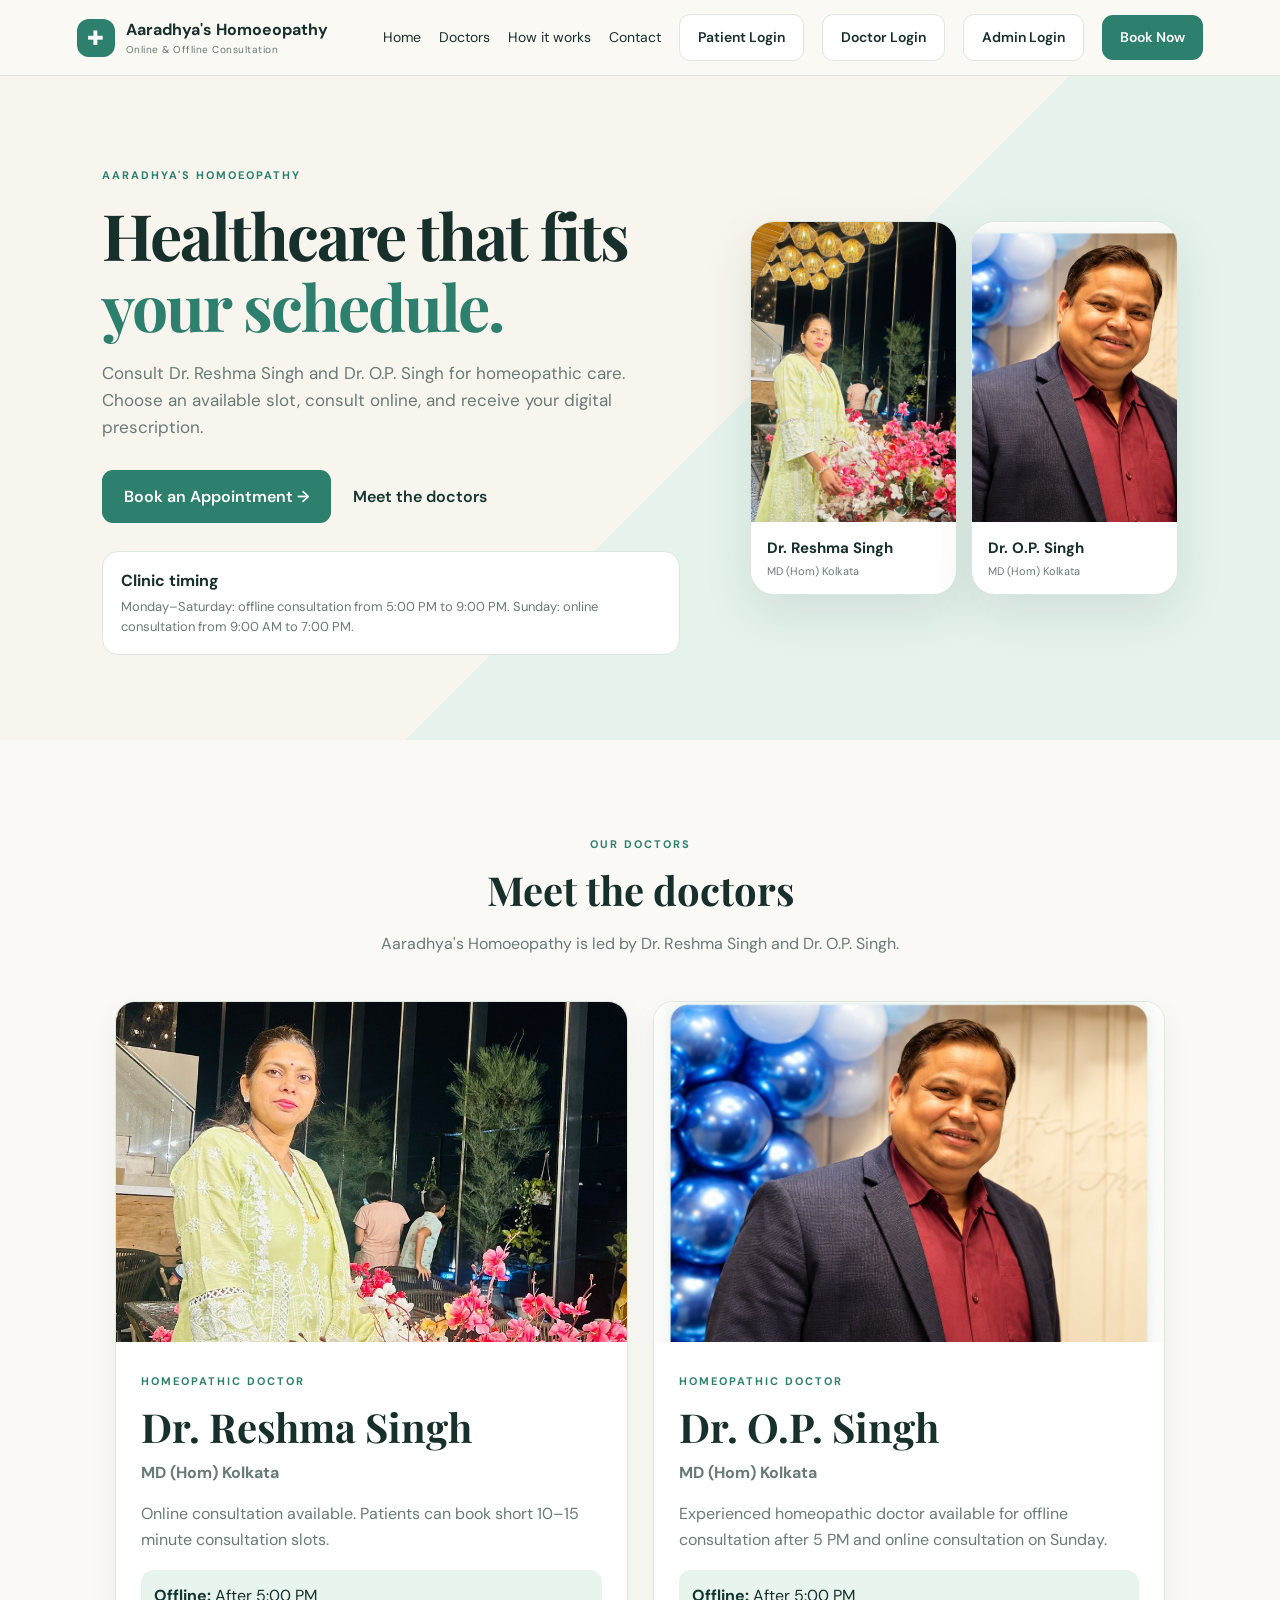
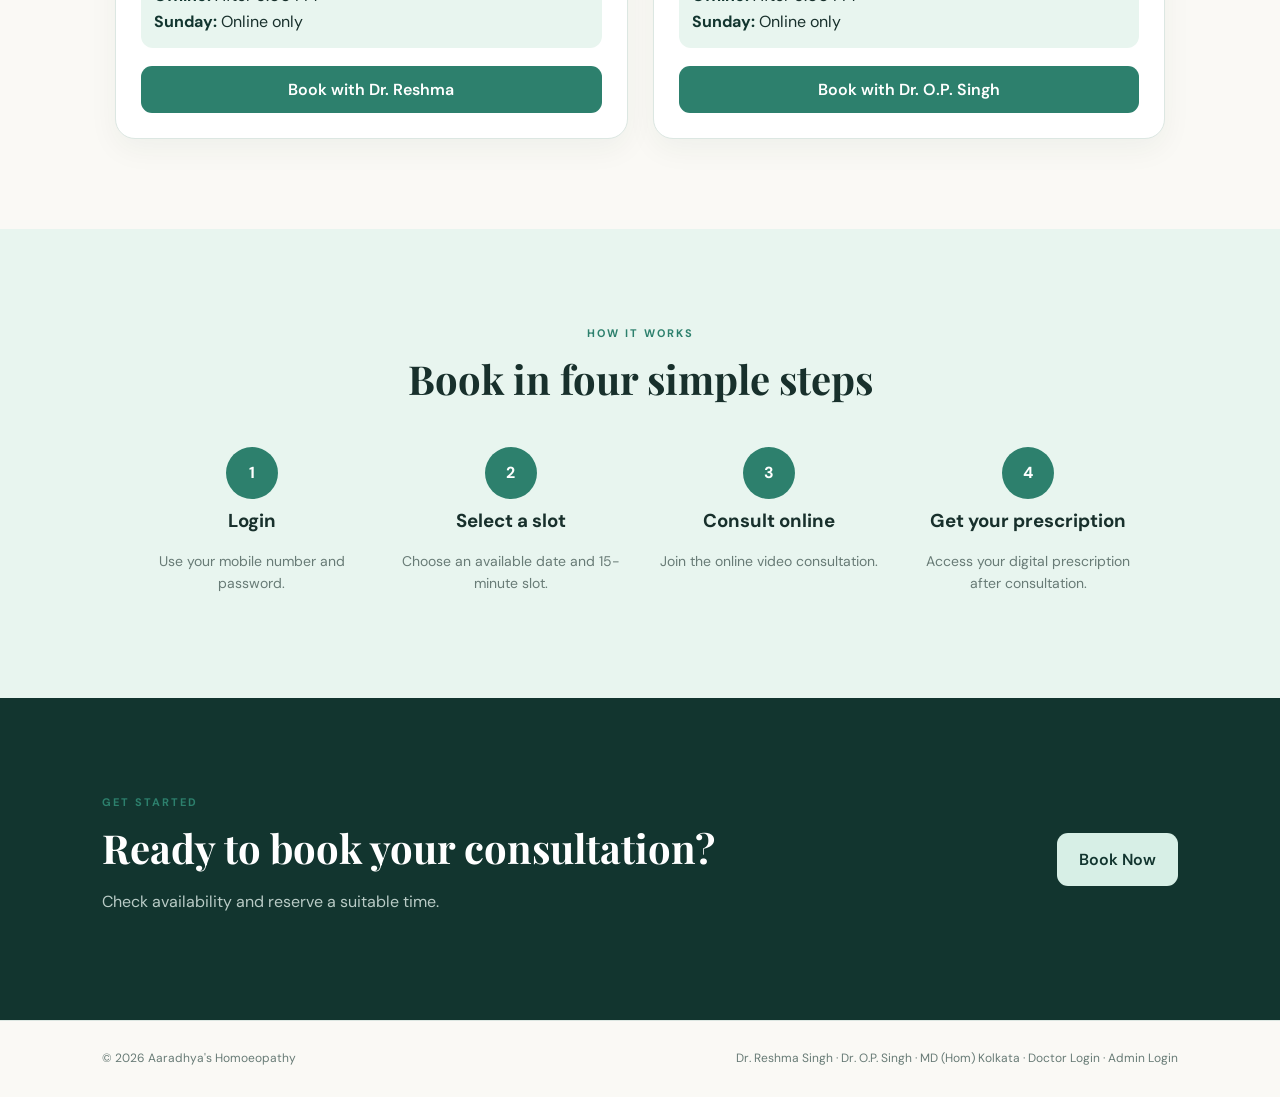
==== commit d5305d83: "Update homepage authentication and slot copy" ====
--- a/index.html
+++ b/index.html
@@ -1,4 +1,4 @@
 <!doctype html><html lang="en"><head><meta charset="utf-8"><meta name="viewport" content="width=device-width,initial-scale=1"><title>Aaradhya's Homoeopathy | Dr. Reshma Singh & Dr. O.P. Singh</title><link rel="stylesheet" href="css/style.css"></head><body><header class="topbar"><a class="brand" href="#home"><span class="brand-mark">✚</span><div><strong>Aaradhya's Homoeopathy</strong><small>Online & Offline Consultation</small></div></a><nav><a href="#home">Home</a><a href="#doctors">Doctors</a><a href="#how">How it works</a><a href="#contact">Contact</a><a class="btn btn-outline" href="pages/login.html">Patient Login</a><a class="btn btn-outline" href="pages/doctor-login.html">Doctor Login</a><a class="btn btn-outline" href="pages/admin-login.html">Admin Login</a><a class="btn btn-primary" href="pages/booking.html">Book Now</a></nav></header><main><section id="home" class="hero"><div class="hero-copy"><span class="eyebrow">AARADHYA'S HOMOEOPATHY</span><h1>Healthcare that fits<br><span>your schedule.</span></h1><p>Consult Dr. Reshma Singh and Dr. O.P. Singh for homeopathic care. Choose an available slot, consult online, and receive your digital prescription.</p><div class="hero-actions"><a class="btn btn-primary btn-lg" href="pages/booking.html">Book an Appointment →</a><a class="text-link" href="#doctors">Meet the doctors</a></div><div class="schedule-banner"><b>Clinic timing</b><span>Monday–Saturday: offline consultation from 5:00 PM to 9:00 PM. Sunday: online consultation from 9:00 AM to 7:00 PM.</span></div></div><div class="doctor-duo">
 <a class="duo-card" href="pages/booking.html?doctor=reshma" aria-label="Book an appointment with Dr. Reshma Singh"><img src="images/Dr-Reshma-Singh.jpeg" alt="Dr. Reshma Singh" class="duo-photo"><div class="duo-info"><b>Dr. Reshma Singh</b><small>MD (Hom) Kolkata</small></div></a>
 <a class="duo-card" href="pages/booking.html?doctor=op" aria-label="Book an appointment with Dr. O.P. Singh"><img src="images/Dr-O-P-Singh.jpg?v=2" alt="Dr. O.P. Singh" class="duo-photo"><div class="duo-info"><b>Dr. O.P. Singh</b><small>MD (Hom) Kolkata</small></div></a>
-</div></section><section id="doctors" class="section"><div class="section-head"><span class="eyebrow">OUR DOCTORS</span><h2>Meet the doctors</h2><p>Aaradhya's Homoeopathy is led by Dr. Reshma Singh and Dr. O.P. Singh.</p></div><div class="doctor-grid"><article class="doctor-profile panel"><img src="images/Dr-Reshma-Singh.jpeg" alt="Dr. Reshma Singh" class="profile-photo"><div class="profile-body"><span class="eyebrow">HOMEOPATHIC DOCTOR</span><h2>Dr. Reshma Singh</h2><p class="credential">MD (Hom) Kolkata</p><p>Online consultation available. Patients can book short 10–15 minute consultation slots.</p><div class="profile-timing"><b>Offline:</b> <span>After 5:00 PM</span><br><b>Sunday:</b> <span>Online only</span></div><a class="btn btn-primary full" href="pages/booking.html?doctor=reshma">Book with Dr. Reshma</a></div></article><article class="doctor-profile panel"><img src="images/Dr-O-P-Singh.jpg?v=2" alt="Dr. O.P. Singh" class="profile-photo"><div class="profile-body"><span class="eyebrow">HOMEOPATHIC DOCTOR</span><h2>Dr. O.P. Singh</h2><p class="credential">MD (Hom) Kolkata</p><p>Experienced homeopathic doctor available for offline consultation after 5 PM and online consultation on Sunday.</p><div class="profile-timing"><b>Offline:</b> <span>After 5:00 PM</span><br><b>Sunday:</b> <span>Online only</span></div><a class="btn btn-primary full" href="pages/booking.html?doctor=op">Book with Dr. O.P. Singh</a></div></article></div></section><section id="how" class="section soft"><div class="section-head"><span class="eyebrow">HOW IT WORKS</span><h2>Book in four simple steps</h2></div><div class="steps"><div><i>1</i><h3>Login</h3><p>Use your mobile number and OTP.</p></div><div><i>2</i><h3>Select a slot</h3><p>Choose an available date and 10–15 minute slot.</p></div><div><i>3</i><h3>Consult online</h3><p>Join the online video consultation.</p></div><div><i>4</i><h3>Get your prescription</h3><p>Access your digital prescription after consultation.</p></div></div></section><section id="contact" class="section contact"><div><span class="eyebrow">GET STARTED</span><h2>Ready to book your consultation?</h2><p>Check availability and reserve a suitable time.</p></div><a class="btn btn-lg" href="pages/booking.html">Book Now</a></section></main><footer><div>© 2026 Aaradhya's Homoeopathy</div><div>Dr. Reshma Singh · Dr. O.P. Singh · MD (Hom) Kolkata · <a href="pages/doctor-login.html">Doctor Login</a> · <a href="pages/admin-login.html">Admin Login</a></div></footer><script src="js/app.js"></script></body></html>+</div></section><section id="doctors" class="section"><div class="section-head"><span class="eyebrow">OUR DOCTORS</span><h2>Meet the doctors</h2><p>Aaradhya's Homoeopathy is led by Dr. Reshma Singh and Dr. O.P. Singh.</p></div><div class="doctor-grid"><article class="doctor-profile panel"><img src="images/Dr-Reshma-Singh.jpeg" alt="Dr. Reshma Singh" class="profile-photo"><div class="profile-body"><span class="eyebrow">HOMEOPATHIC DOCTOR</span><h2>Dr. Reshma Singh</h2><p class="credential">MD (Hom) Kolkata</p><p>Online consultation available. Patients can book short 10–15 minute consultation slots.</p><div class="profile-timing"><b>Offline:</b> <span>After 5:00 PM</span><br><b>Sunday:</b> <span>Online only</span></div><a class="btn btn-primary full" href="pages/booking.html?doctor=reshma">Book with Dr. Reshma</a></div></article><article class="doctor-profile panel"><img src="images/Dr-O-P-Singh.jpg?v=2" alt="Dr. O.P. Singh" class="profile-photo"><div class="profile-body"><span class="eyebrow">HOMEOPATHIC DOCTOR</span><h2>Dr. O.P. Singh</h2><p class="credential">MD (Hom) Kolkata</p><p>Experienced homeopathic doctor available for offline consultation after 5 PM and online consultation on Sunday.</p><div class="profile-timing"><b>Offline:</b> <span>After 5:00 PM</span><br><b>Sunday:</b> <span>Online only</span></div><a class="btn btn-primary full" href="pages/booking.html?doctor=op">Book with Dr. O.P. Singh</a></div></article></div></section><section id="how" class="section soft"><div class="section-head"><span class="eyebrow">HOW IT WORKS</span><h2>Book in four simple steps</h2></div><div class="steps"><div><i>1</i><h3>Login</h3><p>Use your mobile number and password.</p></div><div><i>2</i><h3>Select a slot</h3><p>Choose an available date and 15-minute slot.</p></div><div><i>3</i><h3>Consult online</h3><p>Join the online video consultation.</p></div><div><i>4</i><h3>Get your prescription</h3><p>Access your digital prescription after consultation.</p></div></div></section><section id="contact" class="section contact"><div><span class="eyebrow">GET STARTED</span><h2>Ready to book your consultation?</h2><p>Check availability and reserve a suitable time.</p></div><a class="btn btn-lg" href="pages/booking.html">Book Now</a></section></main><footer><div>© 2026 Aaradhya's Homoeopathy</div><div>Dr. Reshma Singh · Dr. O.P. Singh · MD (Hom) Kolkata · <a href="pages/doctor-login.html">Doctor Login</a> · <a href="pages/admin-login.html">Admin Login</a></div></footer><script src="js/app.js"></script></body></html>
--- a/css/style.css
+++ b/css/style.css
@@ -1,2 +1,140 @@
 @import url('https://fonts.googleapis.com/css2?family=DM+Sans:wght@400;500;600;700&family=Playfair+Display:wght@600;700&display=swap');
-:root{--navy:#12352f;--green:#2d806d;--mint:#e8f5ef;--cream:#faf9f5;--text:#18302c;--muted:#687b76;--line:#dce7e2;--shadow:0 18px 50px rgba(18,53,47,.10)}*{box-sizing:border-box}html{scroll-behavior:smooth}body{margin:0;font-family:'DM Sans',sans-serif;color:var(--text);background:var(--cream);line-height:1.6}a{text-decoration:none;color:inherit}.topbar{min-height:76px;padding:0 6%;display:flex;align-items:center;justify-content:space-between;background:#faf9f5ee;border-bottom:1px solid var(--line);position:sticky;top:0;z-index:20}.brand{display:flex;gap:11px;align-items:center}.brand-mark{width:38px;height:38px;border-radius:12px;background:var(--green);color:#fff;display:grid;place-items:center;font-size:20px}.brand small{display:block;color:var(--muted);font-size:10px;letter-spacing:.5px}.topbar nav{display:flex;align-items:center;gap:18px;font-size:14px}.btn{display:inline-flex;justify-content:center;align-items:center;border-radius:11px;padding:11px 18px;font-weight:600;border:0;cursor:pointer;font-family:inherit}.btn-primary{background:var(--green);color:#fff}.btn-dark{background:var(--navy);color:#fff}.btn-outline{border:1px solid var(--line);background:#fff}.btn-lg{padding:14px 22px}.full{width:100%}.hero{min-height:650px;padding:85px 8%;display:grid;grid-template-columns:1.25fr .75fr;gap:70px;align-items:center;background:linear-gradient(135deg,#f7f5ee 55%,#e6f3ed 55%)}.eyebrow{font-size:11px;letter-spacing:2px;font-weight:700;color:var(--green)}h1,h2{font-family:'Playfair Display',serif;line-height:1.12;margin:12px 0 18px}h1{font-size:64px;letter-spacing:-2px}h1 span{color:var(--green)}h2{font-size:40px}h3{margin:7px 0 6px}.hero-copy>p{font-size:17px;max-width:650px;color:var(--muted)}.hero-actions{display:flex;gap:22px;align-items:center;margin:28px 0}.text-link{font-weight:600;color:var(--navy)}.trust-row{display:flex;gap:20px;color:var(--muted);font-size:13px}.doctor-card{background:#fff;padding:32px;border-radius:28px;box-shadow:var(--shadow);max-width:380px;margin:auto;width:100%;text-align:center}.doctor-photo{height:210px;border-radius:22px;background:linear-gradient(135deg,#b9d8ca,#6ea994);display:grid;place-items:center;color:#fff;font:700 72px 'Playfair Display';margin-bottom:20px}.status-dot{color:#27805f;font-size:13px;font-weight:600}.doctor-card h2{font-size:30px;margin:8px 0}.doctor-card p{color:var(--muted);margin:0 0 12px}.rating{font-size:14px;color:#d49c31;margin-bottom:22px}.rating span{color:var(--muted);margin-left:5px}.section{padding:90px 8%}.section-head{text-align:center;max-width:700px;margin:0 auto 45px}.section-head p{color:var(--muted)}.cards{display:grid;gap:18px}.four{grid-template-columns:repeat(4,1fr)}.info-card{background:#fff;border:1px solid var(--line);border-radius:20px;padding:25px}.info-card>b{color:var(--green);font-size:12px}.info-card p,.steps p{color:var(--muted);font-size:14px}.soft{background:var(--mint)}.steps{display:grid;grid-template-columns:repeat(4,1fr);gap:35px;text-align:center;max-width:1000px;margin:auto}.steps i{width:52px;height:52px;border-radius:50%;background:var(--green);color:#fff;display:grid;place-items:center;font-style:normal;font-weight:700;margin:auto}.contact{background:var(--navy);color:#fff;display:flex;align-items:center;justify-content:space-between}.contact p{color:#b9cbc6}.contact .btn{background:#d7efe6;color:var(--navy)}footer{padding:28px 8%;display:flex;justify-content:space-between;color:var(--muted);font-size:12px;border-top:1px solid var(--line)}.page{max-width:1180px;margin:auto;padding:45px 6%}.page-title{margin-bottom:30px}.page-title h1{font-size:44px}.panel{background:#fff;border:1px solid var(--line);border-radius:20px;padding:25px;box-shadow:0 10px 30px rgba(18,53,47,.05)}.grid-2{display:grid;grid-template-columns:1fr 1fr;gap:22px}.form-group{margin-bottom:18px}.form-group label{display:block;font-size:13px;font-weight:600;margin-bottom:7px}.form-group input,.form-group select,.form-group textarea{width:100%;padding:13px;border:1px solid var(--line);border-radius:10px;font:inherit;background:#fff}.slot-grid{display:grid;grid-template-columns:repeat(4,1fr);gap:10px;margin:15px 0}.slot{padding:12px;border:1px solid var(--line);border-radius:10px;background:#fff;cursor:pointer;text-align:center}.slot:hover,.slot.selected{background:var(--mint);border-color:var(--green);color:var(--green);font-weight:700}.slot.booked{background:#f3f3f3;color:#aaa;cursor:not-allowed;text-decoration:line-through}.date-row{display:flex;gap:10px;overflow:auto;margin-bottom:20px}.date-btn{min-width:90px;padding:12px;border:1px solid var(--line);background:#fff;border-radius:12px;cursor:pointer;text-align:center}.date-btn.active{background:var(--navy);color:#fff}.date-btn small,.date-btn b{display:block}.badge{display:inline-block;padding:5px 9px;border-radius:20px;font-size:11px;font-weight:700}.badge.green{background:#e1f3e9;color:#267153}.badge.yellow{background:#fff3d8;color:#9a711f}.badge.gray{background:#eee;color:#666}.dashboard-grid{display:grid;grid-template-columns:repeat(4,1fr);gap:15px;margin-bottom:25px}.stat{background:#fff;border:1px solid var(--line);border-radius:18px;padding:20px}.stat small{color:var(--muted)}.stat strong{display:block;font-size:28px;margin-top:6px}.table{width:100%;border-collapse:collapse}.table th,.table td{text-align:left;padding:14px;border-bottom:1px solid var(--line);font-size:13px}.table th{color:var(--muted);font-size:11px;text-transform:uppercase;letter-spacing:.6px}.login-wrap{min-height:calc(100vh - 76px);display:grid;place-items:center;padding:30px}.login-card{width:min(440px,100%);background:#fff;border:1px solid var(--line);padding:35px;border-radius:24px;box-shadow:var(--shadow)}.login-card h1{font-size:38px}.center{text-align:center}.notice{padding:14px;border-radius:12px;background:var(--mint);font-size:13px;margin:15px 0}.rx{border-left:4px solid var(--green);background:#f8fbf9;padding:18px;border-radius:12px;margin:12px 0}.medicine-row{display:flex;justify-content:space-between;gap:15px;padding:12px 0;border-bottom:1px solid var(--line)}.meet{background:#172522;color:#fff;border-radius:20px;padding:45px;text-align:center}.lang-toggle{display:flex;gap:6px;align-items:center}.lang-btn{padding:7px 10px;border:1px solid var(--line);background:#fff;border-radius:9px;cursor:pointer;font:600 12px 'DM Sans',sans-serif}.lang-btn.active{background:var(--navy);color:#fff}@media(max-width:850px){.topbar{padding:15px 5%;gap:12px}.topbar nav>a:not(.btn){display:none}.hero{grid-template-columns:1fr;padding:55px 6%;background:#f7f5ee}.hero h1{font-size:48px}.four,.steps,.dashboard-grid{grid-template-columns:1fr 1fr}.grid-2{grid-template-columns:1fr}.contact{display:block}.contact .btn{margin-top:15px}footer{display:block}.slot-grid{grid-template-columns:repeat(2,1fr)}}@media(max-width:500px){.four,.steps,.dashboard-grid{grid-template-columns:1fr}.hero-actions,.trust-row{flex-direction:column;align-items:flex-start}.section{padding:65px 6%}.topbar nav{gap:8px}}.schedule-banner{margin-top:25px;background:#fff;border:1px solid var(--line);border-radius:16px;padding:16px 18px;display:grid;gap:3px;max-width:650px}.schedule-banner span{color:var(--muted);font-size:13px}.doctor-hero{width:100%;max-width:440px;margin:auto}.hero-photo{width:100%;height:470px;object-fit:cover;border-radius:28px;box-shadow:var(--shadow);display:block}.doctor-card-mini{margin:-45px 18px 0;background:#fff;border-radius:16px;padding:15px 18px;position:relative;z-index:2;display:flex;justify-content:space-between;align-items:center;box-shadow:var(--shadow)}.doctor-card-mini small{display:block;color:var(--muted);font-size:11px;margin-top:2px}.doctor-card-mini .status-dot{font-size:12px}.doctor-grid{display:grid;grid-template-columns:1fr 1fr;gap:25px;max-width:1050px;margin:auto}.doctor-profile{padding:0;overflow:hidden}.profile-photo{width:100%;height:340px;display:block;object-fit:cover}.profile-body{padding:25px}.credential{color:var(--green);font-weight:700;margin-top:-8px}.profile-body p{color:var(--muted)}.profile-timing{background:var(--mint);padding:13px;border-radius:12px;margin:18px 0}.profile-timing b{color:var(--navy)}@media(max-width:850px){.doctor-grid{grid-template-columns:1fr}.hero-photo{height:400px}}.doctor-hero{position:relative}.hero-slide{position:absolute;inset:0;opacity:0;visibility:hidden;transition:opacity .8s ease,visibility .8s ease}.hero-slide.active{position:relative;opacity:1;visibility:visible}.hero-slide .hero-photo{transition:transform .8s ease,filter .8s ease;filter:contrast(1.04) saturate(1.03)}.hero-slide.active .hero-photo{transform:scale(1.01)}.op-photo{object-position:center 34%}.carousel-dots{position:absolute;left:50%;bottom:68px;transform:translateX(-50%);display:flex;gap:7px;z-index:5}.carousel-dot{width:9px;height:9px;border:0;border-radius:50%;padding:0;background:#fff;opacity:.55;box-shadow:0 1px 4px rgba(0,0,0,.25);cursor:pointer}.carousel-dot.active{opacity:1;transform:scale(1.15)}@media(max-width:850px){.carousel-dots{bottom:62px}}.doctor-duo{display:grid;grid-template-columns:1fr 1fr;gap:14px;max-width:520px;margin:auto}.duo-card{background:#fff;border:1px solid var(--line);border-radius:24px;overflow:hidden;box-shadow:var(--shadow)}.duo-photo{width:100%;height:300px;object-fit:cover;object-position:center;display:block}.duo-info{padding:14px 16px}.duo-info b{display:block;font-size:15px}.duo-info small{color:var(--muted);font-size:11px;display:block;margin-top:3px}@media(max-width:850px){.doctor-duo{max-width:600px}.duo-photo{height:260px}}@media(max-width:500px){.doctor-duo{grid-template-columns:1fr 1fr;gap:8px}.duo-card{border-radius:18px}.duo-photo{height:220px}.duo-info{padding:10px}.duo-info b{font-size:12px}.duo-info small{font-size:9px}}+:root{--navy:#12352f;--green:#2d806d;--mint:#e8f5ef;--cream:#faf9f5;--text:#18302c;--muted:#687b76;--line:#dce7e2;--shadow:0 18px 50px rgba(18,53,47,.10)}*{box-sizing:border-box}html{scroll-behavior:smooth}body{margin:0;font-family:'DM Sans',sans-serif;color:var(--text);background:var(--cream);line-height:1.6}a{text-decoration:none;color:inherit}.topbar{min-height:76px;padding:0 6%;display:flex;align-items:center;justify-content:space-between;background:#faf9f5ee;border-bottom:1px solid var(--line);position:sticky;top:0;z-index:20}.brand{display:flex;gap:11px;align-items:center}.brand-mark{width:38px;height:38px;border-radius:12px;background:var(--green);color:#fff;display:grid;place-items:center;font-size:20px}.brand small{display:block;color:var(--muted);font-size:10px;letter-spacing:.5px}.topbar nav{display:flex;align-items:center;gap:18px;font-size:14px}.btn{display:inline-flex;justify-content:center;align-items:center;border-radius:11px;padding:11px 18px;font-weight:600;border:0;cursor:pointer;font-family:inherit}.btn-primary{background:var(--green);color:#fff}.btn-dark{background:var(--navy);color:#fff}.btn-outline{border:1px solid var(--line);background:#fff}.btn-lg{padding:14px 22px}.full{width:100%}.hero{min-height:650px;padding:85px 8%;display:grid;grid-template-columns:1.25fr .75fr;gap:70px;align-items:center;background:linear-gradient(135deg,#f7f5ee 55%,#e6f3ed 55%)}.eyebrow{font-size:11px;letter-spacing:2px;font-weight:700;color:var(--green)}h1,h2{font-family:'Playfair Display',serif;line-height:1.12;margin:12px 0 18px}h1{font-size:64px;letter-spacing:-2px}h1 span{color:var(--green)}h2{font-size:40px}h3{margin:7px 0 6px}.hero-copy>p{font-size:17px;max-width:650px;color:var(--muted)}.hero-actions{display:flex;gap:22px;align-items:center;margin:28px 0}.text-link{font-weight:600;color:var(--navy)}.trust-row{display:flex;gap:20px;color:var(--muted);font-size:13px}.doctor-card{background:#fff;padding:32px;border-radius:28px;box-shadow:var(--shadow);max-width:380px;margin:auto;width:100%;text-align:center}.doctor-photo{height:210px;border-radius:22px;background:linear-gradient(135deg,#b9d8ca,#6ea994);display:grid;place-items:center;color:#fff;font:700 72px 'Playfair Display';margin-bottom:20px}.status-dot{color:#27805f;font-size:13px;font-weight:600}.doctor-card h2{font-size:30px;margin:8px 0}.doctor-card p{color:var(--muted);margin:0 0 12px}.rating{font-size:14px;color:#d49c31;margin-bottom:22px}.rating span{color:var(--muted);margin-left:5px}.section{padding:90px 8%}.section-head{text-align:center;max-width:700px;margin:0 auto 45px}.section-head p{color:var(--muted)}.cards{display:grid;gap:18px}.four{grid-template-columns:repeat(4,1fr)}.info-card{background:#fff;border:1px solid var(--line);border-radius:20px;padding:25px}.info-card>b{color:var(--green);font-size:12px}.info-card p,.steps p{color:var(--muted);font-size:14px}.soft{background:var(--mint)}.steps{display:grid;grid-template-columns:repeat(4,1fr);gap:35px;text-align:center;max-width:1000px;margin:auto}.steps i{width:52px;height:52px;border-radius:50%;background:var(--green);color:#fff;display:grid;place-items:center;font-style:normal;font-weight:700;margin:auto}.contact{background:var(--navy);color:#fff;display:flex;align-items:center;justify-content:space-between}.contact p{color:#b9cbc6}.contact .btn{background:#d7efe6;color:var(--navy)}footer{padding:28px 8%;display:flex;justify-content:space-between;color:var(--muted);font-size:12px;border-top:1px solid var(--line)}.page{max-width:1180px;margin:auto;padding:45px 6%}.page-title{margin-bottom:30px}.page-title h1{font-size:44px}.panel{background:#fff;border:1px solid var(--line);border-radius:20px;padding:25px;box-shadow:0 10px 30px rgba(18,53,47,.05)}.grid-2{display:grid;grid-template-columns:1fr 1fr;gap:22px}.form-group{margin-bottom:18px}.form-group label{display:block;font-size:13px;font-weight:600;margin-bottom:7px}.form-group input,.form-group select,.form-group textarea{width:100%;padding:13px;border:1px solid var(--line);border-radius:10px;font:inherit;background:#fff}.slot-grid{display:grid;grid-template-columns:repeat(4,1fr);gap:10px;margin:15px 0}.slot{padding:12px;border:1px solid var(--line);border-radius:10px;background:#fff;cursor:pointer;text-align:center}.slot:hover,.slot.selected{background:var(--mint);border-color:var(--green);color:var(--green);font-weight:700}.slot.booked{background:#f3f3f3;color:#aaa;cursor:not-allowed;text-decoration:line-through}.date-row{display:flex;gap:10px;overflow:auto;margin-bottom:20px}.date-btn{min-width:90px;padding:12px;border:1px solid var(--line);background:#fff;border-radius:12px;cursor:pointer;text-align:center}.date-btn.active{background:var(--navy);color:#fff}.date-btn small,.date-btn b{display:block}.badge{display:inline-block;padding:5px 9px;border-radius:20px;font-size:11px;font-weight:700}.badge.green{background:#e1f3e9;color:#267153}.badge.yellow{background:#fff3d8;color:#9a711f}.badge.gray{background:#eee;color:#666}.dashboard-grid{display:grid;grid-template-columns:repeat(4,1fr);gap:15px;margin-bottom:25px}.stat{background:#fff;border:1px solid var(--line);border-radius:18px;padding:20px}.stat small{color:var(--muted)}.stat strong{display:block;font-size:28px;margin-top:6px}.table{width:100%;border-collapse:collapse}.table th,.table td{text-align:left;padding:14px;border-bottom:1px solid var(--line);font-size:13px}.table th{color:var(--muted);font-size:11px;text-transform:uppercase;letter-spacing:.6px}.login-wrap{min-height:calc(100vh - 76px);display:grid;place-items:center;padding:30px}.login-card{width:min(440px,100%);background:#fff;border:1px solid var(--line);padding:35px;border-radius:24px;box-shadow:var(--shadow)}.login-card h1{font-size:38px}.center{text-align:center}.notice{padding:14px;border-radius:12px;background:var(--mint);font-size:13px;margin:15px 0}.rx{border-left:4px solid var(--green);background:#f8fbf9;padding:18px;border-radius:12px;margin:12px 0}.medicine-row{display:flex;justify-content:space-between;gap:15px;padding:12px 0;border-bottom:1px solid var(--line)}.meet{background:#172522;color:#fff;border-radius:20px;padding:45px;text-align:center}.lang-toggle{display:flex;gap:6px;align-items:center}.lang-btn{padding:7px 10px;border:1px solid var(--line);background:#fff;border-radius:9px;cursor:pointer;font:600 12px 'DM Sans',sans-serif}.lang-btn.active{background:var(--navy);color:#fff}@media(max-width:850px){.topbar{padding:15px 5%;gap:12px}.topbar nav>a:not(.btn){display:none}.hero{grid-template-columns:1fr;padding:55px 6%;background:#f7f5ee}.hero h1{font-size:48px}.four,.steps,.dashboard-grid{grid-template-columns:1fr 1fr}.grid-2{grid-template-columns:1fr}.contact{display:block}.contact .btn{margin-top:15px}footer{display:block}.slot-grid{grid-template-columns:repeat(2,1fr)}}@media(max-width:500px){.four,.steps,.dashboard-grid{grid-template-columns:1fr}.hero-actions,.trust-row{flex-direction:column;align-items:flex-start}.section{padding:65px 6%}.topbar nav{gap:8px}}.schedule-banner{margin-top:25px;background:#fff;border:1px solid var(--line);border-radius:16px;padding:16px 18px;display:grid;gap:3px;max-width:650px}.schedule-banner span{color:var(--muted);font-size:13px}.doctor-hero{width:100%;max-width:440px;margin:auto}.hero-photo{width:100%;height:470px;object-fit:cover;border-radius:28px;box-shadow:var(--shadow);display:block}.doctor-card-mini{margin:-45px 18px 0;background:#fff;border-radius:16px;padding:15px 18px;position:relative;z-index:2;display:flex;justify-content:space-between;align-items:center;box-shadow:var(--shadow)}.doctor-card-mini small{display:block;color:var(--muted);font-size:11px;margin-top:2px}.doctor-card-mini .status-dot{font-size:12px}.doctor-grid{display:grid;grid-template-columns:1fr 1fr;gap:25px;max-width:1050px;margin:auto}.doctor-profile{padding:0;overflow:hidden}.profile-photo{width:100%;height:340px;display:block;object-fit:cover}.profile-body{padding:25px}.credential{color:var(--green);font-weight:700;margin-top:-8px}.profile-body p{color:var(--muted)}.profile-timing{background:var(--mint);padding:13px;border-radius:12px;margin:18px 0}.profile-timing b{color:var(--navy)}@media(max-width:850px){.doctor-grid{grid-template-columns:1fr}.hero-photo{height:400px}}.doctor-hero{position:relative}.hero-slide{position:absolute;inset:0;opacity:0;visibility:hidden;transition:opacity .8s ease,visibility .8s ease}.hero-slide.active{position:relative;opacity:1;visibility:visible}.hero-slide .hero-photo{transition:transform .8s ease,filter .8s ease;filter:contrast(1.04) saturate(1.03)}.hero-slide.active .hero-photo{transform:scale(1.01)}.op-photo{object-position:center 34%}.carousel-dots{position:absolute;left:50%;bottom:68px;transform:translateX(-50%);display:flex;gap:7px;z-index:5}.carousel-dot{width:9px;height:9px;border:0;border-radius:50%;padding:0;background:#fff;opacity:.55;box-shadow:0 1px 4px rgba(0,0,0,.25);cursor:pointer}.carousel-dot.active{opacity:1;transform:scale(1.15)}@media(max-width:850px){.carousel-dots{bottom:62px}}.doctor-duo{display:grid;grid-template-columns:1fr 1fr;gap:14px;max-width:520px;margin:auto}.duo-card{background:#fff;border:1px solid var(--line);border-radius:24px;overflow:hidden;box-shadow:var(--shadow)}.duo-photo{width:100%;height:300px;object-fit:cover;object-position:center;display:block}.duo-info{padding:14px 16px}.duo-info b{display:block;font-size:15px}.duo-info small{color:var(--muted);font-size:11px;display:block;margin-top:3px}@media(max-width:850px){.doctor-duo{max-width:600px}.duo-photo{height:260px}}@media(max-width:500px){.doctor-duo{grid-template-columns:1fr 1fr;gap:8px}.duo-card{border-radius:18px}.duo-photo{height:220px}.duo-info{padding:10px}.duo-info b{font-size:12px}.duo-info small{font-size:9px}}
+
+/* =========================================================
+   Responsive layout
+   Mobile • Tablet • Laptop • Large screens
+   ========================================================= */
+
+html{overflow-x:hidden}
+body{overflow-x:hidden;min-width:0}
+img{max-width:100%;height:auto}
+button,input,select,textarea{max-width:100%}
+textarea{resize:vertical}
+.topbar{width:100%;gap:18px}
+.topbar nav{flex-wrap:wrap;justify-content:flex-end}
+.brand{min-width:0}
+.brand>div{min-width:0}
+.brand strong{display:block;white-space:nowrap;overflow:hidden;text-overflow:ellipsis;max-width:280px}
+
+.hero{grid-template-columns:minmax(0,1.15fr) minmax(320px,.85fr)}
+.hero-copy{min-width:0}
+.hero-copy>p{max-width:100%}
+.doctor-duo{min-width:0}
+.duo-card{min-width:0}
+.duo-photo{width:100%;max-width:100%}
+
+.section,.page{width:100%;max-width:1280px;margin-left:auto;margin-right:auto}
+.grid-2,.doctor-grid,.dashboard-grid,.steps,.four{min-width:0}
+.grid-2>*,.doctor-grid>*{min-width:0}
+
+.table-wrap{width:100%;overflow-x:auto;-webkit-overflow-scrolling:touch}
+.table{min-width:700px}
+
+@media (max-width:1100px){
+  .topbar{padding-left:4%;padding-right:4%}
+  .topbar nav{gap:10px;font-size:13px}
+  .hero{grid-template-columns:1fr 1fr;gap:35px;padding:65px 6%}
+  .hero h1{font-size:clamp(46px,5.5vw,60px)}
+  .section{padding-left:6%;padding-right:6%}
+  .dashboard-grid{grid-template-columns:repeat(2,minmax(0,1fr))}
+  .four,.steps{grid-template-columns:repeat(2,minmax(0,1fr))}
+  .doctor-grid{grid-template-columns:1fr 1fr}
+}
+
+@media (max-width:850px){
+  .topbar{position:sticky;top:0;align-items:flex-start;padding:12px 5%}
+  .topbar nav{width:100%;justify-content:flex-end}
+  .topbar nav .btn{padding:9px 12px;font-size:12px}
+  .brand strong{max-width:210px}
+
+  .hero{grid-template-columns:1fr;padding:50px 6%;gap:35px;background:#f7f5ee}
+  .hero h1{font-size:clamp(42px,9vw,52px);letter-spacing:-1.5px}
+  .hero-copy>p{font-size:16px}
+  .hero-actions{flex-wrap:wrap;gap:12px}
+
+  .doctor-duo{max-width:640px}
+  .duo-photo{height:280px}
+
+  .section{padding-top:65px;padding-bottom:65px}
+  .section-head h2{font-size:clamp(32px,7vw,40px)}
+  .doctor-grid{grid-template-columns:1fr}
+  .doctor-profile .profile-photo{height:330px}
+  .grid-2{grid-template-columns:1fr}
+  .dashboard-grid{grid-template-columns:repeat(2,minmax(0,1fr))}
+  .four,.steps{grid-template-columns:repeat(2,minmax(0,1fr))}
+  .contact{gap:20px}
+  .page-title h1{font-size:clamp(36px,7vw,44px)}
+  .panel{width:100%;overflow:hidden}
+
+  /* Keep appointment/dashboard tables usable without breaking the page width. */
+  .panel:has(.table){overflow-x:auto}
+  .panel .table{min-width:760px}
+  .slot-grid{grid-template-columns:repeat(3,minmax(0,1fr))}
+  .date-btn{min-width:86px}
+}
+
+@media (max-width:650px){
+  .topbar{align-items:center}
+  .topbar nav{justify-content:flex-end;gap:6px}
+  .topbar nav .btn{padding:8px 10px;font-size:11px;border-radius:9px}
+  .brand small{font-size:9px}
+  .brand-mark{width:34px;height:34px;border-radius:10px;font-size:18px}
+  .brand strong{font-size:13px;max-width:170px}
+
+  .hero{padding:40px 5%;gap:28px}
+  .hero h1{font-size:clamp(38px,10vw,46px)}
+  .hero-actions{align-items:stretch;flex-direction:column}
+  .hero-actions .btn,.hero-actions .text-link{width:100%;text-align:center}
+
+  .doctor-duo{grid-template-columns:1fr 1fr;gap:10px}
+  .duo-photo{height:235px}
+  .duo-info{padding:11px 12px}
+  .duo-info b{font-size:12px}
+  .duo-info small{font-size:9px}
+
+  .section,.page{padding-left:5%;padding-right:5%}
+  .page{padding-top:30px}
+  .panel{padding:18px;border-radius:16px}
+  .dashboard-grid{grid-template-columns:1fr 1fr;gap:10px}
+  .stat{padding:15px}
+  .stat strong{font-size:23px}
+
+  .four,.steps{grid-template-columns:1fr}
+  .doctor-profile .profile-photo{height:290px}
+  .slot-grid{grid-template-columns:repeat(2,minmax(0,1fr));gap:8px}
+  .slot{padding:11px 8px;font-size:13px}
+  .date-row{gap:7px}
+  .date-btn{min-width:82px;padding:10px 8px}
+
+  .form-group input,.form-group select,.form-group textarea{font-size:16px}
+  .login-wrap{padding:18px 12px}
+  .login-card{padding:24px 18px;border-radius:18px}
+  .login-card h1{font-size:32px}
+  .contact{display:flex;flex-direction:column;align-items:flex-start}
+  footer{padding:24px 5%;line-height:1.8}
+  footer>div+div{margin-top:8px}
+}
+
+@media (max-width:480px){
+  .topbar{flex-wrap:wrap}
+  .topbar nav{width:100%;justify-content:center}
+  .topbar nav .btn{font-size:11px;padding:8px 9px}
+  .brand{width:100%}
+  .brand strong{max-width:none}
+
+  .doctor-duo{grid-template-columns:1fr}
+  .duo-photo{height:310px}
+
+  .dashboard-grid{grid-template-columns:1fr}
+  .stat strong{font-size:25px}
+  .slot-grid{grid-template-columns:1fr 1fr}
+  .panel .table{min-width:680px}
+  .notice{font-size:12px}
+  .btn{padding:10px 14px}
+}
+
+@media (min-width:1400px){
+  .hero{padding-left:7%;padding-right:7%}
+  .section{padding-left:7%;padding-right:7%}
+}
